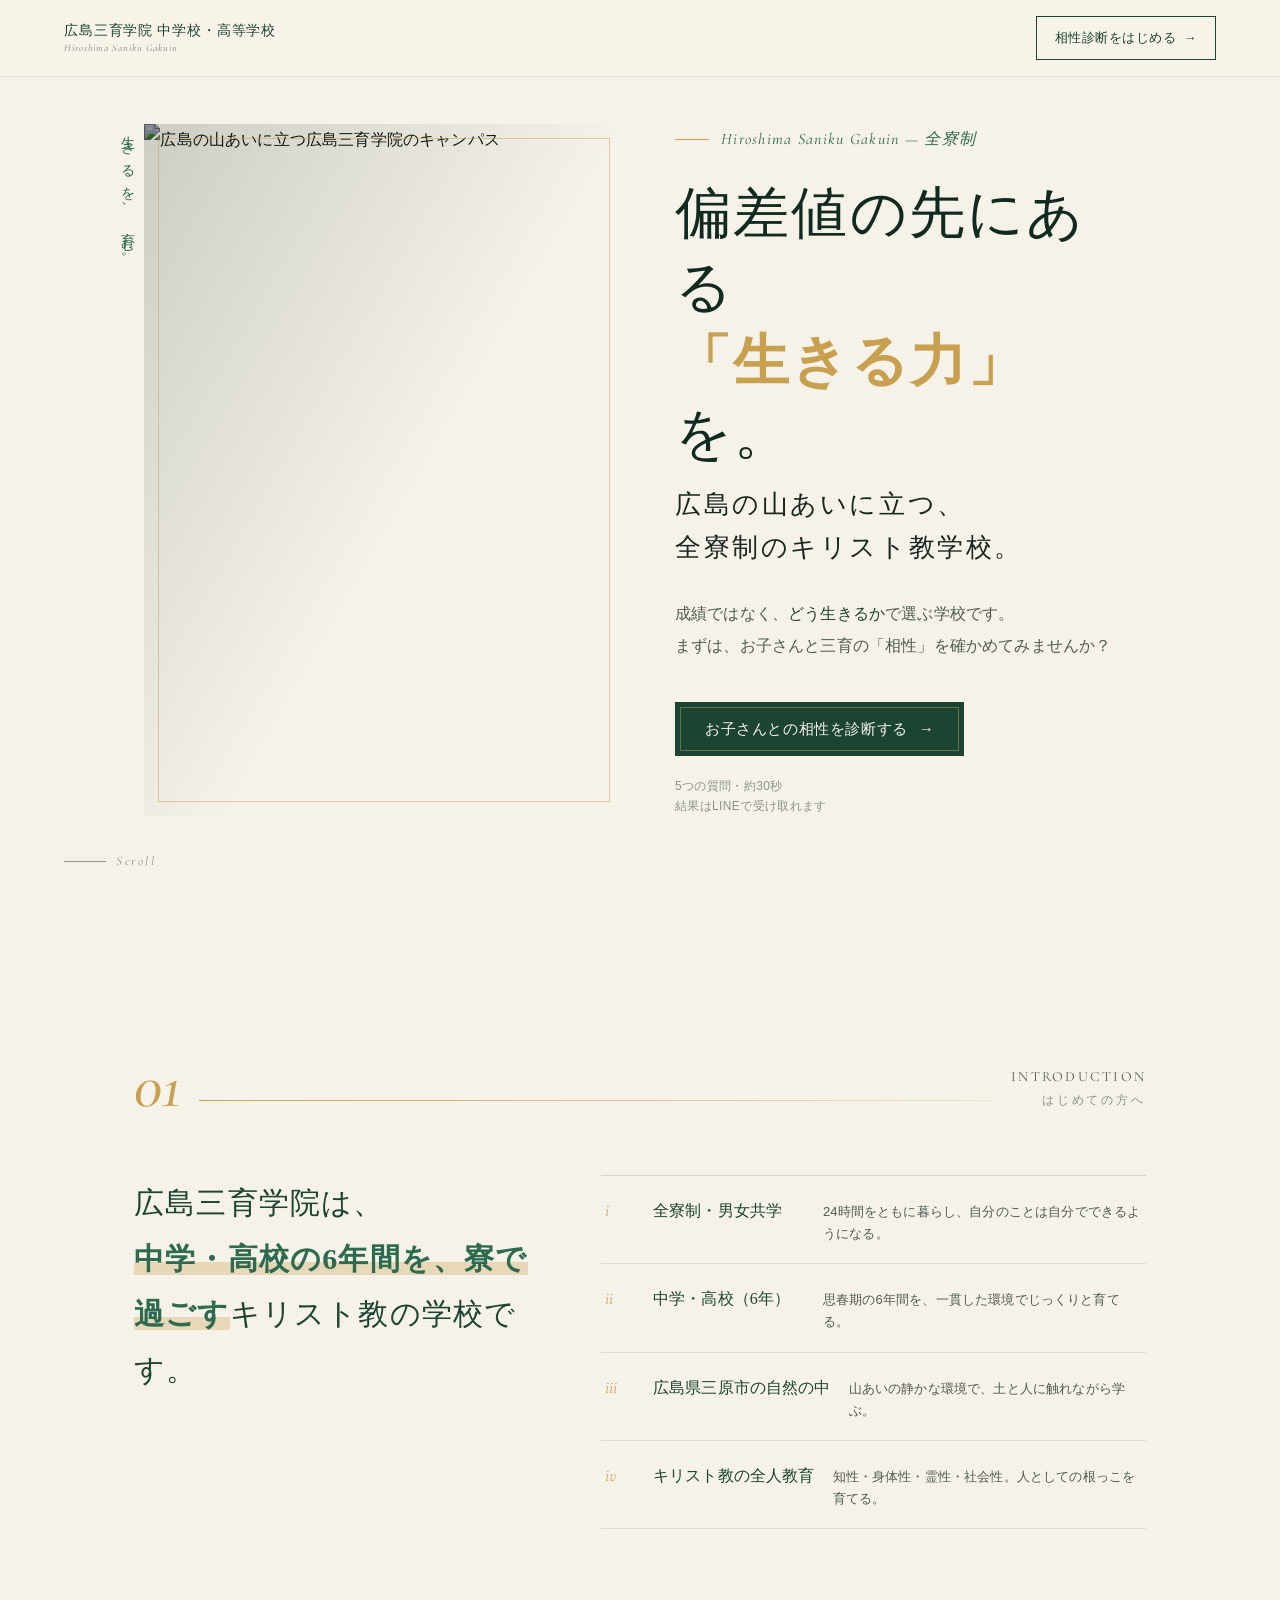
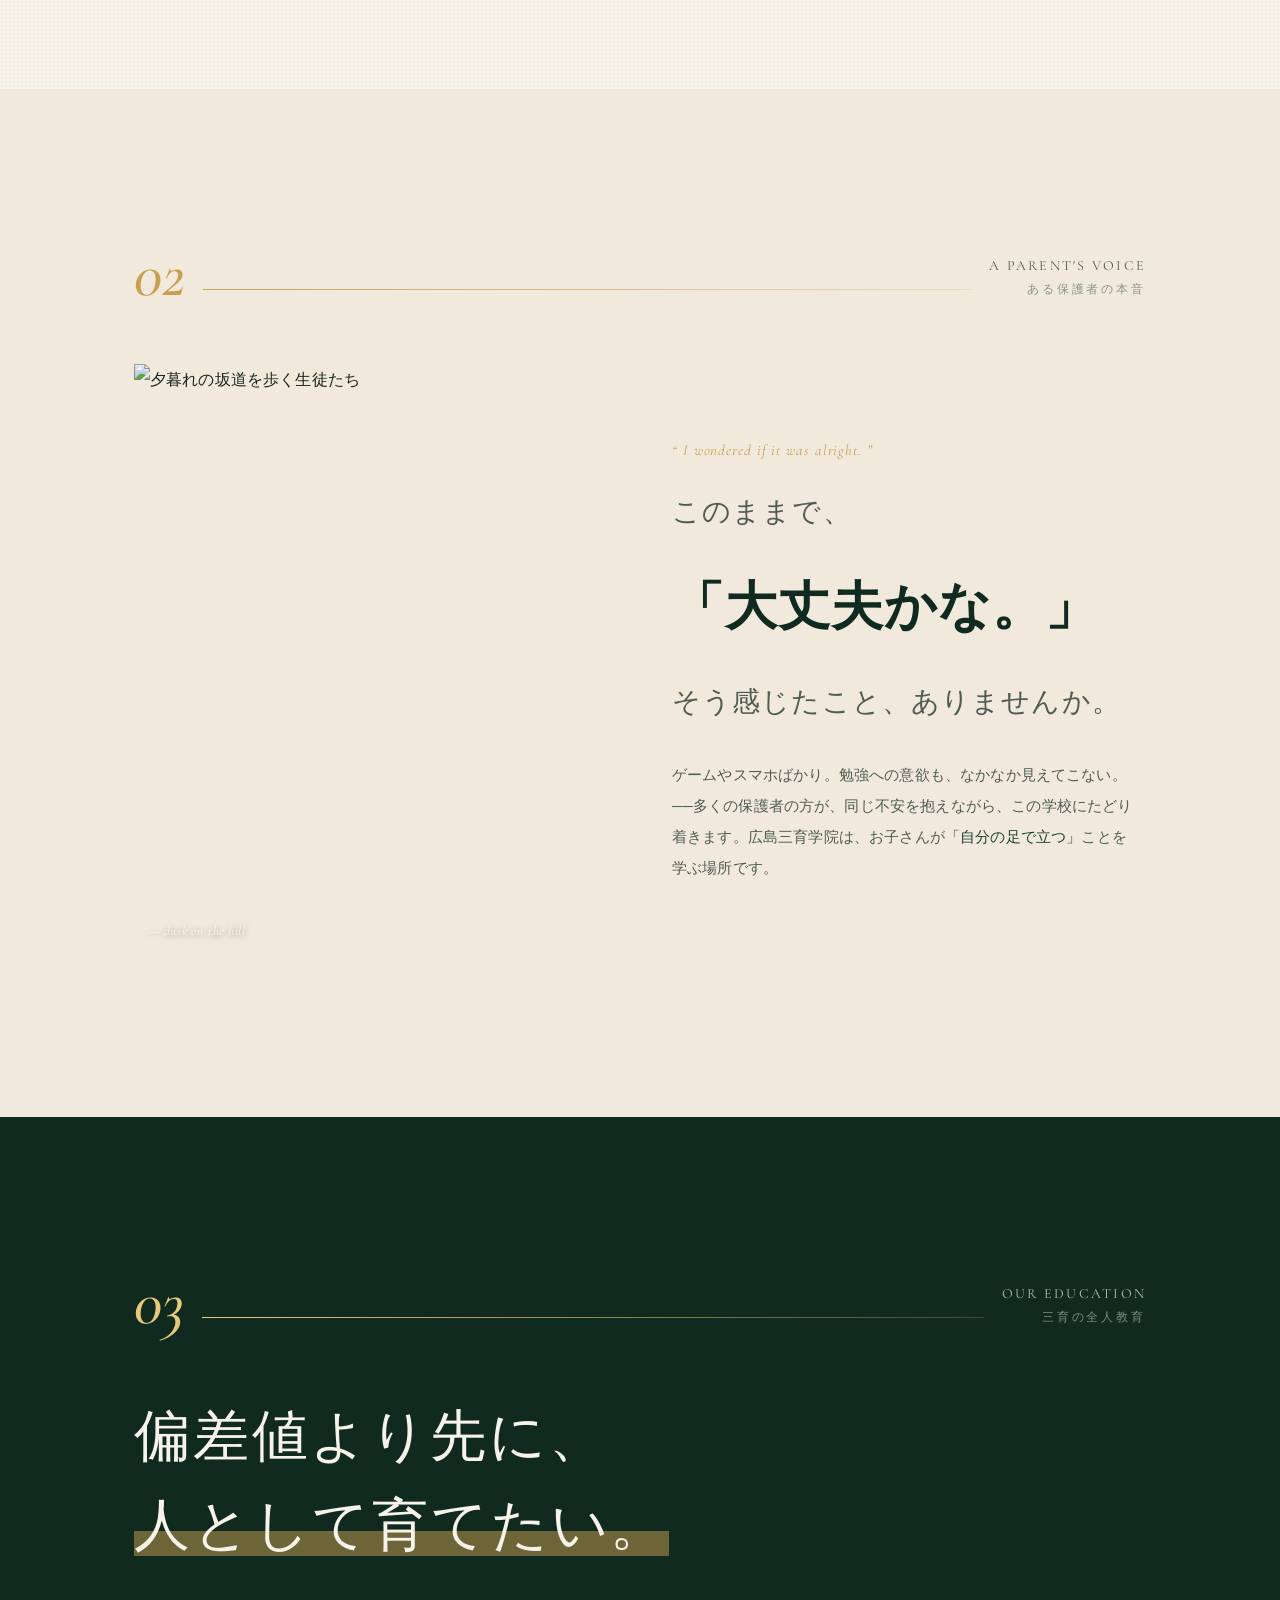
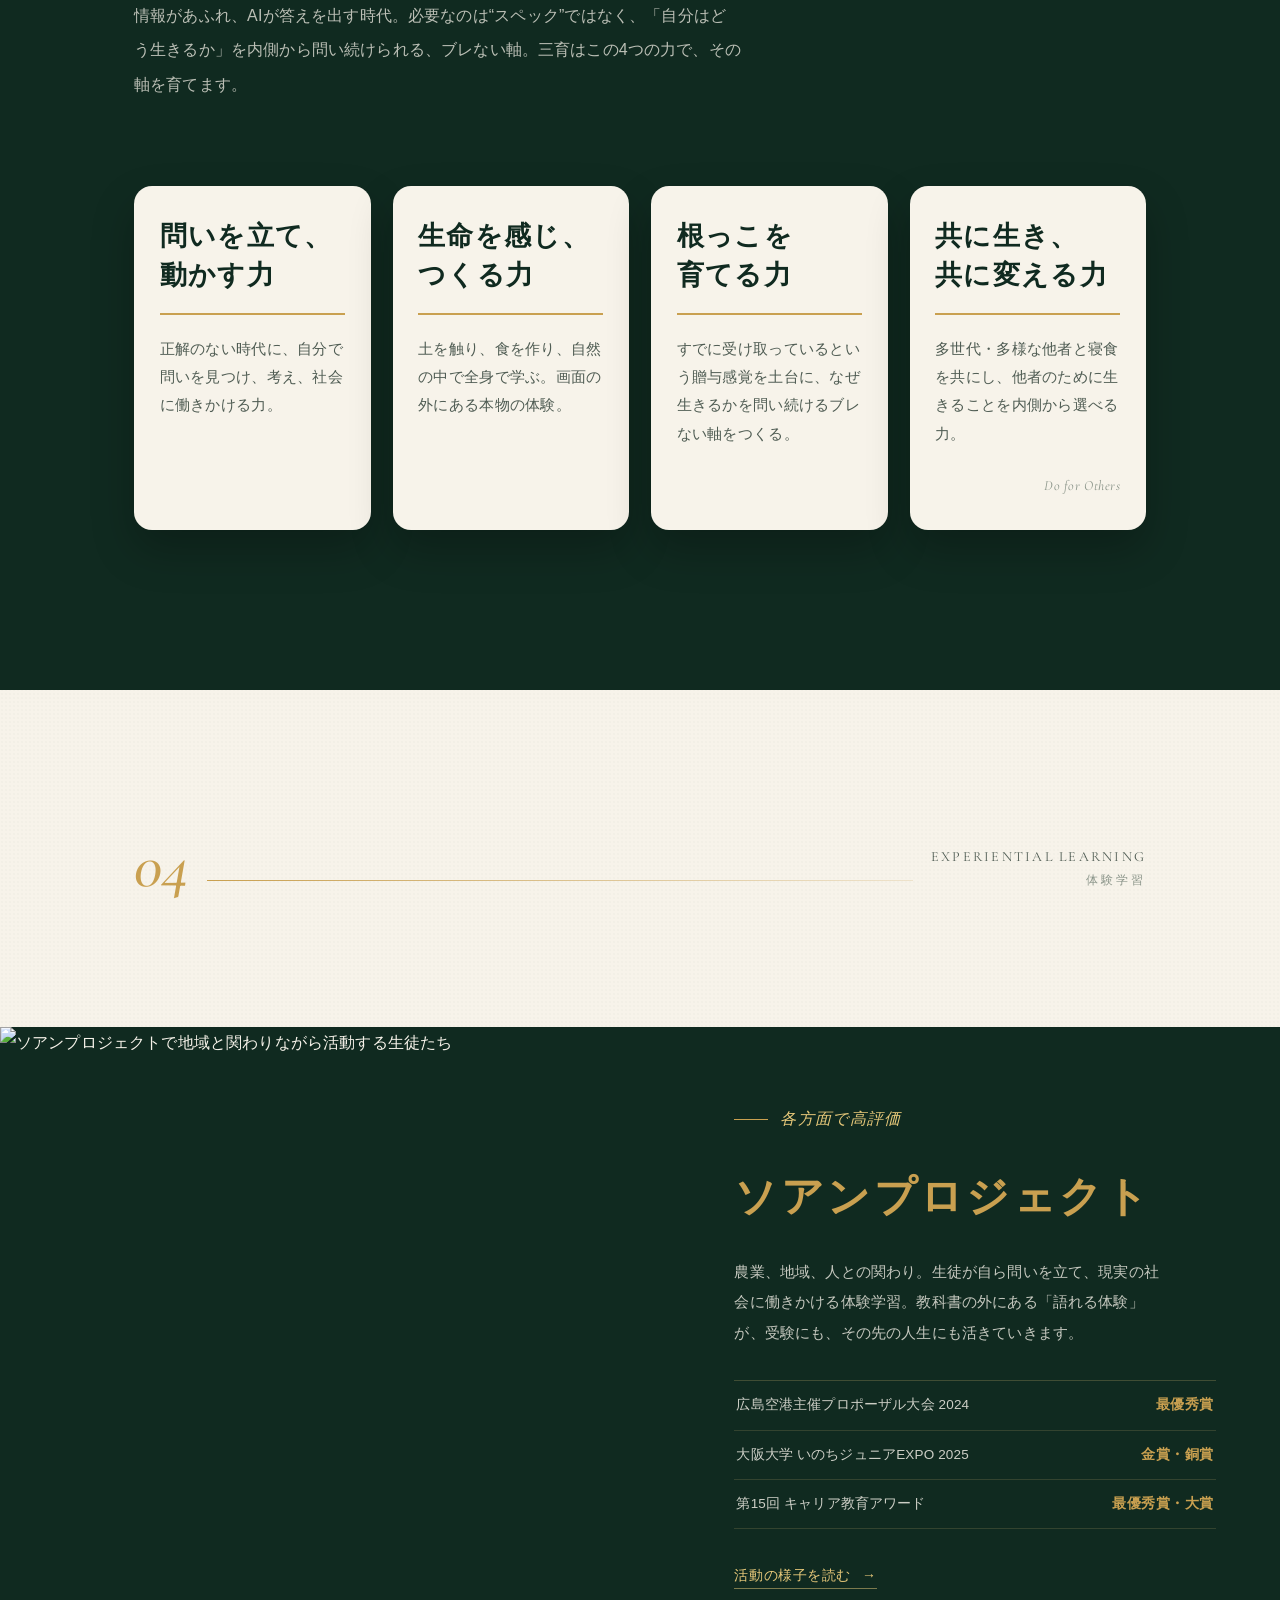
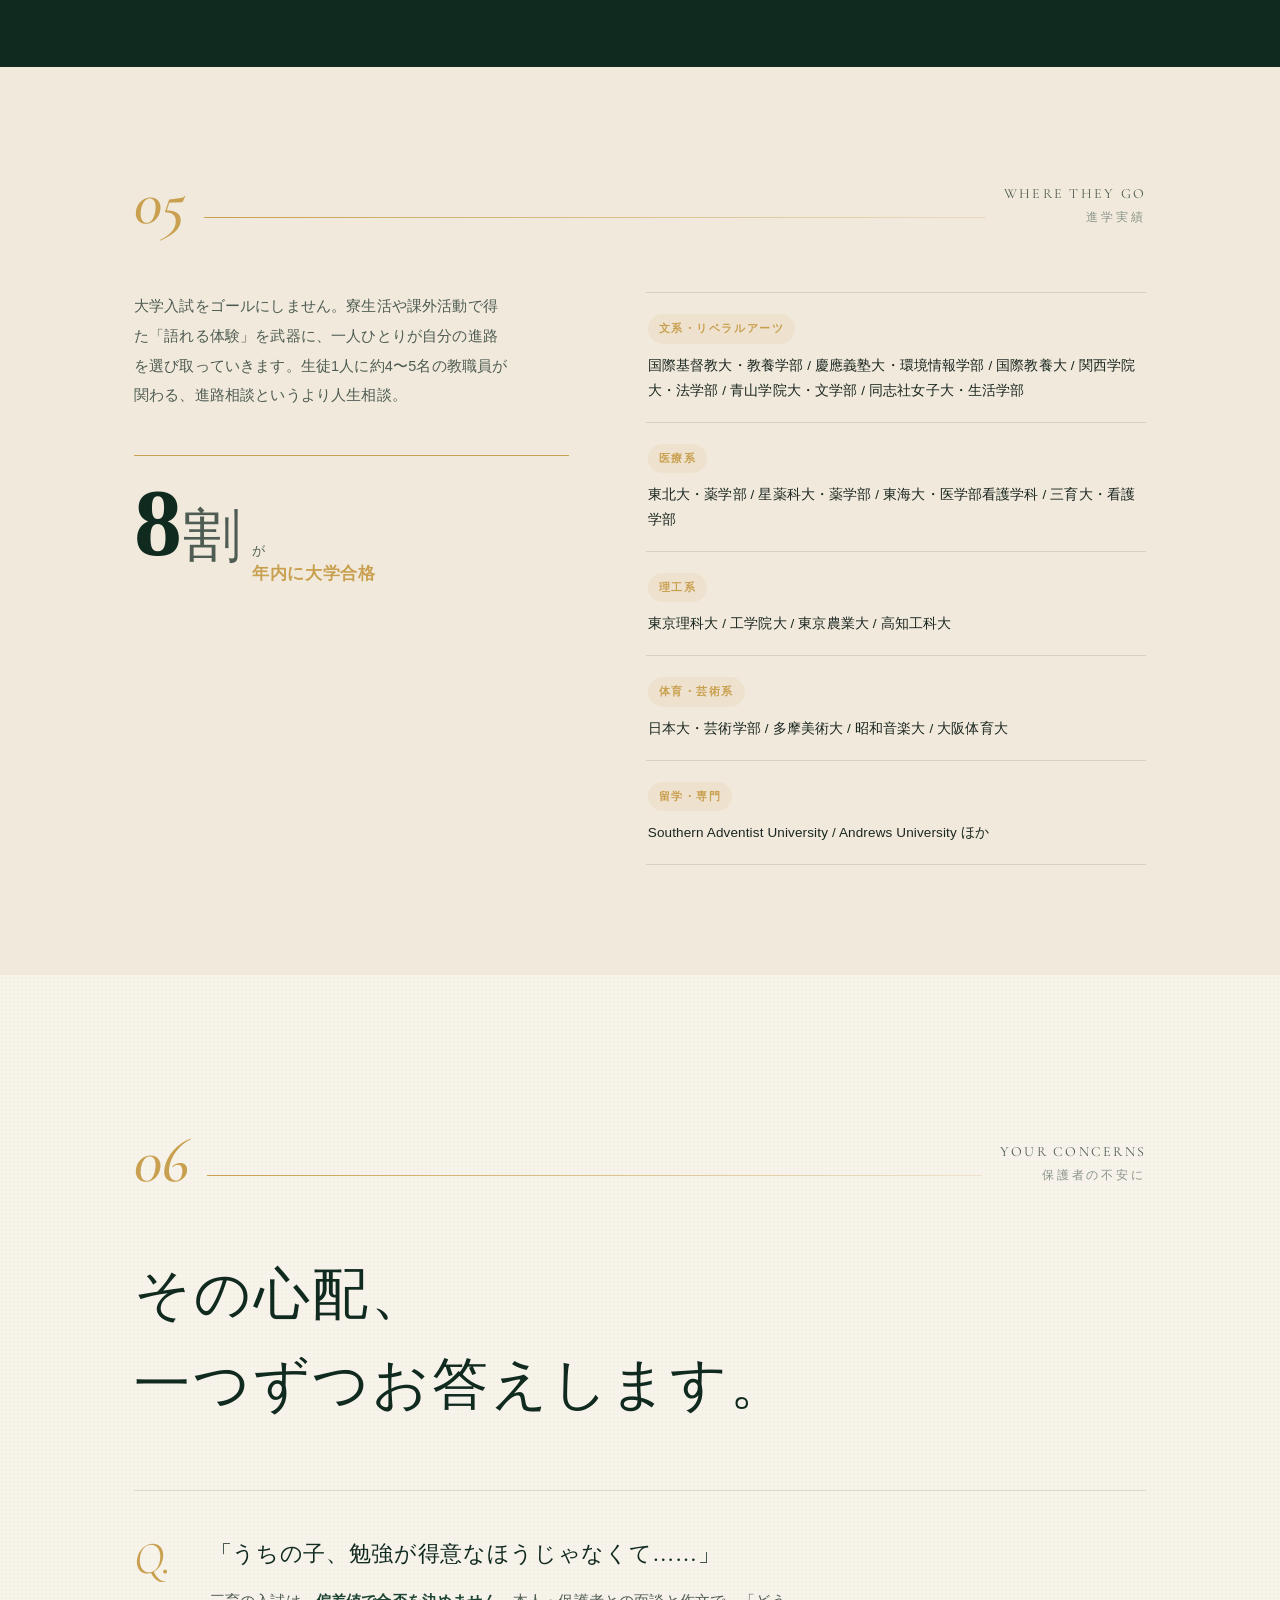
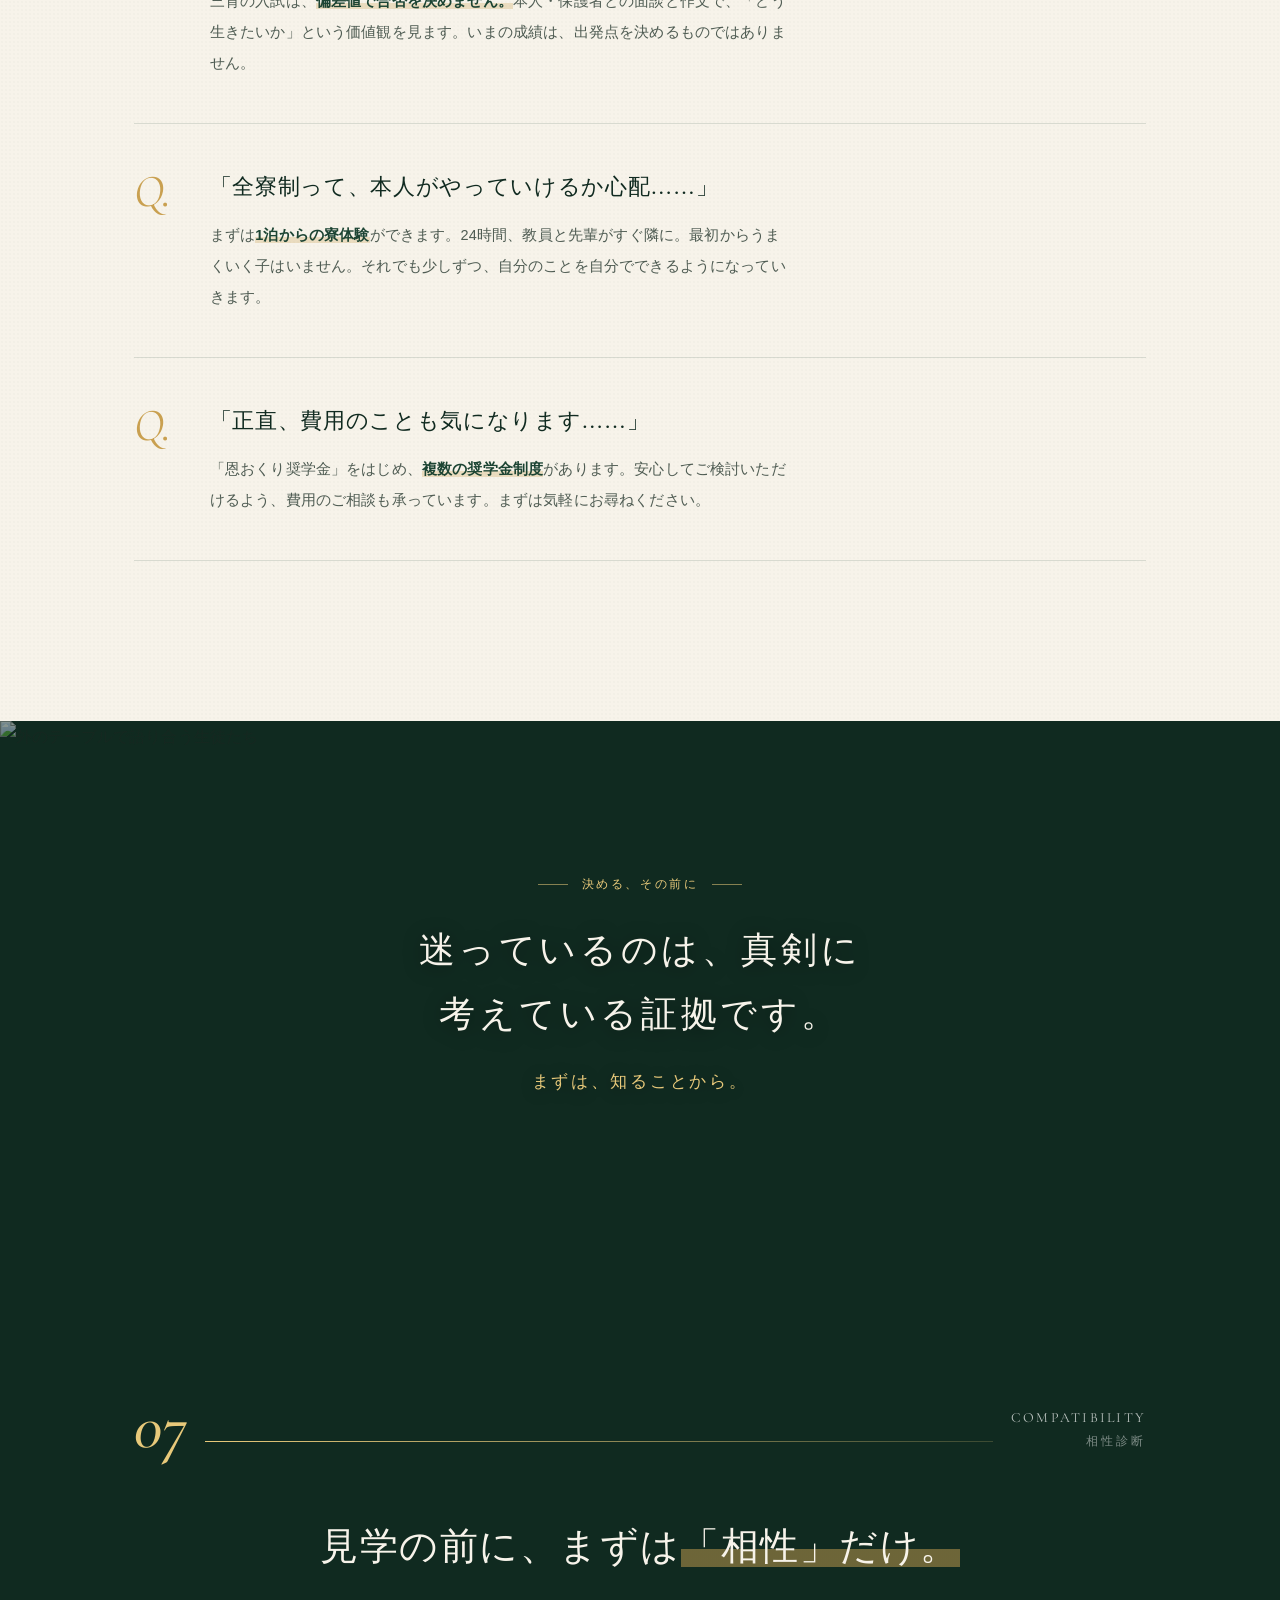
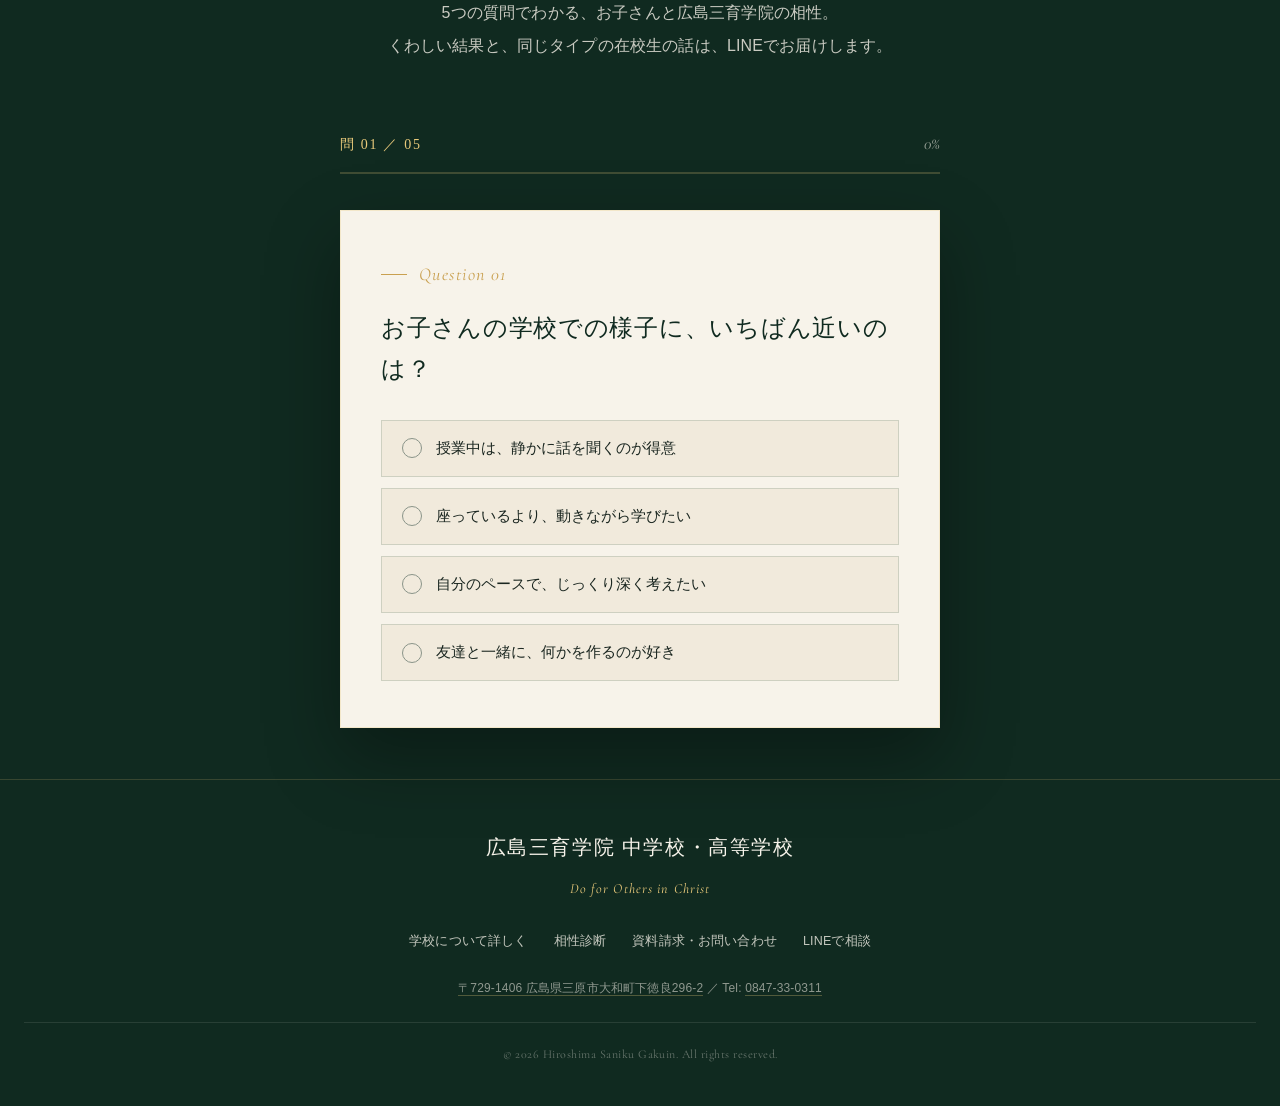
==== index.html @ 81820341 "Add files via upload" ====
<!DOCTYPE html>
<html lang="ja">
<head>
<meta charset="UTF-8" />
<meta name="viewport" content="width=device-width, initial-scale=1.0" />
<title>偏差値の先にある「生きる力」を。｜広島三育学院 中学校・高等学校［全寮制］</title>
<meta name="description" content="広島の山あいに立つ全寮制・男女共学のキリスト教学校。成績ではなく「生き方」で選ぶ全人教育。お子さんと三育の相性を、30秒の診断でお確かめください。" />
<meta name="robots" content="index,follow" />
<meta property="og:title" content="偏差値の先にある「生きる力」を。｜広島三育学院 中学校・高等学校" />
<meta property="og:description" content="成績ではなく、生き方で選ぶ。全寮制で「どう生きるか」を問い続ける全人教育。まずは30秒の相性診断から。" />
<meta property="og:type" content="website" />
<link rel="preconnect" href="https://fonts.googleapis.com" />
<link rel="preconnect" href="https://fonts.gstatic.com" crossorigin />
<link href="https://fonts.googleapis.com/css2?family=Zen+Old+Mincho:wght@400;500;600;700;900&family=Zen+Kaku+Gothic+New:wght@300;400;500;700&family=Cormorant+Garamond:ital,wght@0,400;0,500;0,600;1,400;1,500&display=swap" rel="stylesheet" />
<style>
  /* ============================================================
     広島三育学院 — Editorial Landing (quiet premium / mincho)
     Concept: a literary prospectus. Numbered chapters, editorial
     grid, oversized mincho, gold as a single precise accent.
     ============================================================ */
  :root{
    /* palette — brand, used boldly */
    --green-deep:#102A20;
    --green-dark:#1C4433;
    --green-mid:#2D6A4F;
    --gold:#C9A050;
    --gold-soft:#D9B978;
    --gold-light:#E8C97A;
    --paper:#F7F3EA;       /* dominant paper */
    --paper-2:#F1EADC;     /* secondary paper */
    --ink:#1A2620;         /* body ink on paper */
    --ink-soft:#4F5C53;    /* muted ink */
    --ink-faint:#8A9489;
    --cream:#F4EFE3;
    --line-green:#06C755;
    --line-green-dark:#05A847;

    /* type */
    --mincho:'Zen Old Mincho',serif;
    --gothic:'Zen Kaku Gothic New',sans-serif;
    --latin:'Cormorant Garamond',Georgia,serif;

    --ease:cubic-bezier(.2,.7,.2,1);
    --col:1140px;
  }
  *,*::before,*::after{box-sizing:border-box;margin:0;padding:0}
  html{scroll-behavior:smooth;-webkit-text-size-adjust:100%;overflow-x:hidden;width:100%}
  body{
    font-family:var(--gothic);font-weight:400;
    background:var(--paper);color:var(--ink);
    line-height:1.95;letter-spacing:.01em;
    -webkit-font-smoothing:antialiased;overflow-x:hidden;
    /* subtle paper grain */
    background-image:radial-gradient(rgba(28,68,51,.018) 1px,transparent 1px);
    background-size:4px 4px;
  }
  img{display:block;max-width:100%}
  ::selection{background:rgba(201,160,80,.3)}
  .min{font-family:var(--mincho)}

  /* ===== ACCESS ===== */
  .skip{position:fixed;top:-60px;left:16px;z-index:1000;background:var(--green-dark);color:#fff;padding:10px 18px;font-size:13px;text-decoration:none;transition:top .2s}
  .skip:focus{top:0}
  a:focus-visible,button:focus-visible{outline:2px solid var(--gold);outline-offset:4px}

  /* ===== GRID SHELL ===== */
  .col{max-width:var(--col);margin:0 auto;padding:0 clamp(22px,5vw,64px)}
  .bleed{width:100vw;margin-left:calc(50% - 50vw);margin-right:calc(50% - 50vw)}

  /* ===== EDITORIAL CHAPTER MARKER ===== */
  .chap{display:flex;align-items:flex-end;gap:18px;margin-bottom:clamp(36px,5vw,64px)}
  .chap__no{font-family:var(--latin);font-size:clamp(40px,6vw,64px);line-height:.8;color:var(--gold);font-weight:500;font-style:italic}
  .chap__rule{flex:1;height:1px;background:linear-gradient(90deg,var(--gold),rgba(201,160,80,.2));margin-bottom:10px}
  .chap__label{text-align:right;line-height:1.5;flex:none}
  .chap__label .en{font-family:var(--latin);font-size:14px;letter-spacing:.16em;color:var(--ink-soft);text-transform:uppercase;display:block}
  .chap__label .jp{font-family:var(--mincho);font-size:12px;letter-spacing:.24em;color:var(--ink-faint)}
  .chap--light .chap__no{color:var(--gold-light)}
  .chap--light .chap__rule{background:linear-gradient(90deg,var(--gold-light),rgba(232,201,122,.2))}
  .chap--light .en{color:rgba(255,255,255,.7)}
  .chap--light .jp{color:rgba(255,255,255,.45)}

  /* ===== NAV ===== */
  .nav{position:fixed;top:0;left:0;right:0;z-index:100;display:flex;align-items:center;justify-content:space-between;
    padding:16px clamp(22px,5vw,64px);background:rgba(247,243,234,.82);backdrop-filter:blur(10px);
    border-bottom:1px solid rgba(28,68,51,.08);transition:transform .4s var(--ease)}
  .nav__logo{font-family:var(--mincho);font-size:14px;color:var(--green-dark);font-weight:500;letter-spacing:.06em;line-height:1.4;text-decoration:none}
  .nav__logo small{display:block;font-family:var(--latin);font-size:10px;font-style:italic;letter-spacing:.1em;color:var(--ink-faint)}
  .nav__cta{display:inline-flex;align-items:center;gap:8px;font-family:var(--gothic);font-size:12.5px;font-weight:500;color:var(--green-dark);text-decoration:none;letter-spacing:.04em;
    border:1px solid var(--green-dark);border-radius:0;padding:9px 18px;transition:.25s var(--ease)}
  .nav__cta:hover{background:var(--green-dark);color:var(--paper)}

  /* ===== HERO (Spread 01) ===== */
  .hero{position:relative;min-height:100svh;display:flex;align-items:center;padding:120px 0 80px;overflow:hidden}
  .hero__grid{display:grid;grid-template-columns:1.02fr .98fr;gap:clamp(24px,4vw,56px);align-items:center;width:100%}
  .hero__copy{position:relative;z-index:3}
  .hero__eyebrow{font-family:var(--latin);font-style:italic;font-size:16px;letter-spacing:.08em;color:var(--green-mid);margin-bottom:22px;display:flex;align-items:center;flex-wrap:wrap;gap:6px 12px}
  .hero__eyebrow::before{content:'';width:34px;height:1px;background:var(--gold)}
  .hero h1{font-family:var(--mincho);font-weight:500;color:var(--green-deep);
    font-size:clamp(33px,4.8vw,56px);line-height:1.32;letter-spacing:.04em;margin-bottom:28px}
  .hero h1 .q{color:var(--gold);font-weight:600}
  .hero h1 .small{display:block;font-size:.46em;font-weight:500;letter-spacing:.1em;color:var(--ink);margin-top:.4em;line-height:1.7}
  .hero__lead{font-size:clamp(13px,1.5vw,16px);color:var(--ink-soft);line-height:2;max-width:none;margin-bottom:40px;font-weight:400;white-space:nowrap}
  .hero__lead .ln{display:block}
  .hero__lead b{color:var(--green-dark);font-weight:500}
  .hero__cta-row{display:flex;flex-wrap:wrap;align-items:center;gap:20px}
  .hero__cap{font-size:12px;color:var(--ink-faint);letter-spacing:.03em;line-height:1.7}

  .hero__media{position:relative;align-self:stretch;min-height:440px;order:-1}
  .hero__media img{position:absolute;inset:0;width:100%;height:100%;object-fit:cover;object-position:75% center;filter:saturate(.94) brightness(.68)}
  .hero__media::after{content:'';position:absolute;inset:0;background:linear-gradient(120deg,rgba(16,42,32,.18),transparent 55%);mix-blend-mode:multiply}
  .hero__mediaframe{position:absolute;inset:0;border:1px solid rgba(201,160,80,.5);pointer-events:none;margin:14px;z-index:2}
  .hero__vert{position:absolute;top:0;left:-30px;writing-mode:vertical-rl;font-family:var(--mincho);font-size:14px;letter-spacing:.5em;color:var(--green-mid);z-index:3;height:max-content}
  .hero__scroll{position:absolute;left:clamp(22px,5vw,64px);bottom:26px;z-index:3;font-family:var(--latin);font-style:italic;font-size:13px;letter-spacing:.2em;color:var(--ink-faint);display:flex;align-items:center;gap:10px}
  .hero__scroll i{width:42px;height:1px;background:var(--ink-faint);transform-origin:left;animation:scl 2s var(--ease) infinite}
  @keyframes scl{0%,100%{transform:scaleX(.4);opacity:.5}50%{transform:scaleX(1);opacity:1}}

  /* ===== BUTTONS ===== */
  .btn{display:inline-flex;align-items:center;gap:11px;font-family:var(--gothic);font-weight:500;text-decoration:none;cursor:pointer;border:none;letter-spacing:.04em;line-height:1.3;transition:.28s var(--ease)}
  .btn .arr{transition:transform .28s var(--ease)}
  .btn:hover .arr{transform:translateX(5px)}
  .btn--fill{background:var(--green-dark);color:var(--paper);padding:17px 30px;font-size:15px;position:relative}
  .btn--fill::after{content:'';position:absolute;inset:5px;border:1px solid rgba(232,201,122,.35);pointer-events:none;transition:inset .28s var(--ease)}
  .btn--fill:hover{background:var(--green-mid)}
  .btn--fill:hover::after{inset:7px}
  .btn--gold{background:var(--gold);color:#33260a;padding:18px 34px;font-size:16px;font-weight:700;box-shadow:0 14px 34px rgba(201,160,80,.34)}
  .btn--gold:hover{background:var(--gold-light);transform:translateY(-2px)}
  .btn--line{background:var(--line-green);color:#fff;padding:16px 28px;font-size:15px;font-weight:700}
  .btn--line:hover{background:var(--line-green-dark)}
  .btn--text{color:var(--green-dark);font-size:14px;padding-bottom:4px;border-bottom:1px solid var(--gold)}
  .btn--text:hover{color:var(--green-mid)}
  .btn--text-light{color:var(--gold-light);font-size:14px;padding-bottom:4px;border-bottom:1px solid rgba(232,201,122,.5)}
  .btn--text-light:hover{color:#fff}

  /* ===== SPREAD base ===== */
  .spread{padding:clamp(86px,13vw,160px) 0}
  .spread--tight{padding:clamp(64px,9vw,110px) 0}
  .spread--green{background:var(--green-deep);color:var(--paper)}
  .spread--paper2{background:var(--paper-2)}

  /* ===== ORIENT (はじめに) ===== */
  .orient__grid{display:grid;grid-template-columns:.85fr 1.15fr;gap:clamp(28px,5vw,72px);align-items:start}
  .orient__big{font-family:var(--mincho);font-size:clamp(22px,3.2vw,30px);font-weight:500;color:var(--green-dark);line-height:1.85;letter-spacing:.04em}
  .orient__big b{color:var(--green-mid);background:linear-gradient(transparent 62%,rgba(201,160,80,.32) 62%)}
  .orient__facts{border-top:1px solid rgba(28,68,51,.16)}
  .fact{display:flex;align-items:baseline;gap:18px;padding:18px 4px;border-bottom:1px solid rgba(28,68,51,.12)}
  .fact__no{font-family:var(--latin);font-style:italic;font-size:17px;color:var(--gold);flex:none;width:30px}
  .fact__t{font-family:var(--mincho);font-size:16px;color:var(--green-dark);font-weight:500;flex:none;min-width:9.5em}
  .fact__d{font-size:13px;color:var(--ink-soft);line-height:1.7}
  @media(max-width:560px){.fact{flex-wrap:wrap;gap:6px 14px}.fact__t{min-width:auto}}

  /* ===== EMPATHY (Spread 02) ===== */
  .empathy{background:var(--paper-2)}
  .empathy__grid{display:grid;grid-template-columns:1fr 1fr;gap:clamp(28px,5vw,72px);align-items:center}
  .empathy__media{position:relative;aspect-ratio:4/5;overflow:hidden}
  .empathy__media img{width:100%;height:100%;object-fit:cover;filter:saturate(.92) brightness(.97)}
  .empathy__media figcaption{position:absolute;left:14px;bottom:12px;font-family:var(--latin);font-style:italic;font-size:13px;letter-spacing:.06em;color:rgba(255,255,255,.85);text-shadow:0 1px 6px rgba(0,0,0,.5)}
  .empathy__voice{font-family:var(--latin);font-style:italic;font-size:15px;color:var(--gold);letter-spacing:.06em;margin-bottom:20px}
  .empathy__q{font-family:var(--mincho);font-weight:400;color:var(--ink-soft);font-size:clamp(20px,3.2vw,28px);line-height:1.95;letter-spacing:.04em}
  .empathy__q b{display:block;font-weight:600;color:var(--green-deep);font-size:clamp(30px,6vw,52px);margin:.3em 0 .35em;letter-spacing:.02em}
  .empathy__body{font-size:14.5px;color:var(--ink-soft);line-height:2.15;margin-top:30px;max-width:32em}
  .empathy__body b{color:var(--green-dark);font-weight:500}

  /* ===== REFRAME + POWERS (Spread 03, bold green) ===== */
  .reframe__head{max-width:760px;margin-bottom:clamp(48px,7vw,84px)}
  .reframe__title{font-family:var(--mincho);font-weight:500;font-size:clamp(28px,5.4vw,56px);line-height:1.6;letter-spacing:.05em;margin-bottom:28px}
  .reframe__title .u{background:linear-gradient(transparent 60%,rgba(201,160,80,.5) 60%)}
  .reframe__lead{color:rgba(247,243,234,.74);font-size:clamp(14px,2.3vw,16px);line-height:2.15;max-width:38em}
  .pgrid{display:grid;grid-template-columns:repeat(4,1fr);gap:clamp(14px,1.8vw,22px)}
  .pcard{background:var(--paper);border-radius:18px;padding:clamp(24px,2.4vw,32px) clamp(20px,2vw,26px);
    box-shadow:0 20px 44px rgba(0,0,0,.24);display:flex;flex-direction:column;transition:.35s var(--ease)}
  .pcard:hover{transform:translateY(-6px);box-shadow:0 30px 56px rgba(0,0,0,.30)}
  .pcard__h{font-family:var(--mincho);font-weight:600;font-size:clamp(20px,2.1vw,27px);color:var(--green-deep);letter-spacing:.05em;line-height:1.45}
  .pcard__rule{height:2px;background:var(--gold);width:100%;margin:clamp(14px,1.5vw,18px) 0 clamp(16px,1.8vw,20px)}
  .pcard__d{font-family:var(--mincho);font-size:clamp(13px,1.35vw,14.5px);color:var(--ink-soft);line-height:1.95;letter-spacing:.02em}
  .pcard__doll{margin-top:auto;padding-top:clamp(18px,2vw,24px);text-align:right;font-family:var(--latin);font-style:italic;font-size:14px;color:var(--ink-faint);letter-spacing:.04em}
  @media(max-width:900px){.pgrid{grid-template-columns:repeat(2,1fr)}}
  @media(max-width:520px){.pgrid{grid-template-columns:1fr}}

  /* ===== SOAN (Spread 04, balanced photo) ===== */
  .soan__grid{display:grid;grid-template-columns:1.1fr 1fr;gap:0;align-items:stretch;background:var(--green-deep);color:var(--paper)}
  .soan__media{position:relative;min-height:380px}
  .soan__media img{position:absolute;inset:0;width:100%;height:100%;object-fit:cover}
  .soan__body{padding:clamp(48px,6vw,84px) clamp(32px,5vw,72px)}
  .soan__title{font-family:var(--mincho);font-size:clamp(26px,3.6vw,42px);font-weight:600;color:var(--gold);letter-spacing:.08em;margin:6px 0 18px}
  .soan__lead{color:rgba(247,243,234,.78);font-size:14.5px;line-height:2.1;margin-bottom:32px;max-width:30em}
  .awards{list-style:none;border-top:1px solid rgba(232,201,122,.22);margin-bottom:30px}
  .award{display:flex;justify-content:space-between;align-items:baseline;gap:16px;padding:14px 2px;border-bottom:1px solid rgba(232,201,122,.16);font-size:13.5px;line-height:1.5}
  .award__name{color:rgba(247,243,234,.82)}
  .award__prize{font-family:var(--mincho);color:var(--gold);font-weight:600;white-space:nowrap;letter-spacing:.04em}
  @media(max-width:860px){.soan__grid{grid-template-columns:1fr}.soan__media{min-height:260px}}

  /* ===== 進学実績 (career) ===== */
  .career__grid{display:grid;grid-template-columns:1fr 1.15fr;gap:clamp(40px,6vw,88px);align-items:start;margin-top:clamp(36px,5vw,56px)}
  .career__lead{font-size:14.5px;color:var(--ink-soft);line-height:2.05;max-width:26em;margin-bottom:clamp(30px,4vw,44px)}
  .career__big{display:flex;align-items:baseline;gap:10px;padding-top:26px;border-top:1px solid var(--gold)}
  .career__big b{font-family:var(--mincho);font-size:clamp(58px,9vw,96px);line-height:.85;color:var(--green-deep);font-weight:600;letter-spacing:.01em}
  .career__big small{font-family:var(--gothic);font-size:13px;font-weight:500;color:var(--ink-soft);line-height:1.5}
  .career__big small em{display:block;font-style:normal;font-family:var(--mincho);font-size:17px;color:var(--gold);font-weight:600;letter-spacing:.04em}
  .career__cat{padding:18px 2px;border-bottom:1px solid rgba(28,68,51,.14)}
  .career__cat:first-child{border-top:1px solid rgba(28,68,51,.14)}
  .career__cat-label{display:inline-block;font-family:var(--gothic);font-size:11px;font-weight:600;letter-spacing:.14em;color:var(--gold);background:rgba(201,160,80,.1);padding:4px 11px;border-radius:40px;margin-bottom:10px}
  .career__schools{font-size:13.5px;color:var(--ink);line-height:1.85;letter-spacing:.01em}
  @media(max-width:760px){.career__grid{grid-template-columns:1fr;gap:clamp(34px,7vw,44px)}.career__lead{max-width:34em}}

  /* ===== OBJECTIONS (editorial Q&A) ===== */
  .obj{display:grid;grid-template-columns:auto 1fr;gap:clamp(18px,3vw,40px);padding:clamp(28px,4vw,44px) 0;border-top:1px solid rgba(28,68,51,.14)}
  .obj:last-child{border-bottom:1px solid rgba(28,68,51,.14)}
  .obj__mark{font-family:var(--latin);font-style:italic;font-size:clamp(30px,4vw,46px);color:var(--gold);line-height:1}
  .obj__q{font-family:var(--mincho);font-size:clamp(17px,2.6vw,22px);font-weight:500;color:var(--green-deep);line-height:1.7;margin-bottom:14px;letter-spacing:.03em}
  .obj__a{font-size:14.5px;color:var(--ink-soft);line-height:2.15;max-width:40em}
  .obj__a b{color:var(--green-dark);font-weight:600;background:linear-gradient(transparent 62%,rgba(201,160,80,.28) 62%)}

  /* ===== TRANSITIONAL FULL-BLEED PHOTO (interlude) ===== */
  .band{position:relative;height:clamp(340px,50vw,520px);overflow:hidden;display:flex;align-items:center;justify-content:center;background:var(--green-deep)}
  .band img{position:absolute;inset:0;width:100%;height:100%;object-fit:cover}
  .band__img[data-r]{opacity:0;transform:scale(1.08);transition:opacity 1.2s var(--ease),transform 1.7s var(--ease)}
  .band__img[data-r].vis{opacity:1;transform:scale(1)}
  .band::after{content:'';position:absolute;inset:0;background:linear-gradient(rgba(16,42,32,.5),rgba(16,42,32,.66))}
  .band__inner{position:relative;z-index:2;text-align:center;padding:0 24px}
  .band__kicker{display:inline-flex;align-items:center;gap:14px;font-family:var(--gothic);font-size:11.5px;font-weight:500;letter-spacing:.22em;color:var(--gold-light);margin-bottom:22px}
  .band__kicker::before,.band__kicker::after{content:'';width:30px;height:1px;background:rgba(232,201,122,.55)}
  .band__line{font-family:var(--mincho);color:var(--paper);font-size:clamp(21px,4vw,36px);font-weight:500;letter-spacing:.1em;text-align:center;line-height:1.8;text-shadow:0 2px 20px rgba(0,0,0,.45)}
  .band__sub{margin-top:18px;font-family:var(--mincho);color:var(--gold-light);font-size:clamp(14px,2.6vw,17px);letter-spacing:.16em;text-shadow:0 2px 16px rgba(0,0,0,.45)}

  /* ===== FINAL CTA ===== */
  .final{background:var(--green-deep);color:var(--paper);text-align:center;position:relative;overflow:hidden}
  .final__inner{position:relative;z-index:2;max-width:660px;margin:0 auto;padding:clamp(86px,12vw,150px) 24px}
  .seal{width:108px;height:108px;margin:0 auto 34px;position:relative;display:grid;place-items:center}
  .seal__ring{position:absolute;inset:0;border-radius:50%;border:1px solid rgba(232,201,122,.4)}
  .seal__ring--rot{inset:-8px;border-style:dashed;animation:spin 26s linear infinite}
  .seal__txt{font-family:var(--mincho);color:var(--gold-light);font-size:12px;letter-spacing:.1em;line-height:1.5;text-align:center}
  .seal__txt b{display:block;font-family:var(--latin);font-style:italic;font-size:34px;font-weight:500;color:#fff;letter-spacing:0}
  @keyframes spin{to{transform:rotate(360deg)}}
  .final__title{font-family:var(--mincho);font-weight:500;font-size:clamp(26px,5.4vw,46px);line-height:1.6;letter-spacing:.05em;margin-bottom:22px}
  .final__title .u{background:linear-gradient(transparent 58%,rgba(201,160,80,.5) 58%)}
  .final__sub{color:rgba(247,243,234,.8);font-size:clamp(14px,2.4vw,16px);line-height:2.1;margin-bottom:42px}
  .final__sub b{color:var(--gold-light);font-weight:500}
  .final__actions{display:flex;flex-direction:column;align-items:center;gap:18px}
  .final__actions .btn--gold{width:100%;max-width:420px;justify-content:center}
  .final__secondary{display:flex;flex-wrap:wrap;justify-content:center;gap:14px 28px;margin-top:4px}
  .final__trust{margin-top:26px;font-size:12px;color:rgba(247,243,234,.6);letter-spacing:.03em;display:inline-flex;align-items:center;gap:7px}
  .final__trust svg{width:14px;height:14px;color:var(--gold-light)}

  /* ===== EMBEDDED QUIZ (chapter 07) ===== */
  #quiz{padding-bottom:clamp(28px,4vw,56px)}
  .quiz__head{text-align:center;max-width:700px;margin:0 auto clamp(40px,6vw,64px)}
  .quiz__head .seal{margin-bottom:30px}
  .quiz__title{font-family:var(--mincho);font-weight:500;font-size:clamp(15px,4.6vw,38px);line-height:1.6;letter-spacing:.04em;white-space:nowrap;margin-bottom:20px}
  .quiz__title .u{background:linear-gradient(transparent 58%,rgba(201,160,80,.5) 58%)}
  .quiz__sub{color:rgba(247,243,234,.8);font-size:clamp(14px,2.4vw,16px);line-height:2.05}
  .quiz__stage{max-width:600px;margin:0 auto}
  .quiz__progress{display:flex;justify-content:space-between;align-items:baseline;margin-bottom:12px}
  .quiz__progress .lab{font-family:var(--mincho);font-size:14px;color:var(--gold-light);letter-spacing:.12em}
  .quiz__progress .pct{font-family:var(--latin);font-style:italic;font-size:17px;color:rgba(247,243,234,.6)}
  .quiz__bar{height:2px;background:rgba(232,201,122,.22);overflow:hidden;margin-bottom:clamp(24px,4vw,36px)}
  .quiz__bar>i{display:block;height:100%;width:0;background:var(--gold);transition:width .6s var(--ease)}
  .quiz__card{background:var(--paper);padding:clamp(30px,4.5vw,46px) clamp(24px,4vw,40px);border:1px solid rgba(232,201,122,.3);box-shadow:0 30px 70px rgba(0,0,0,.32);animation:qfade .5s var(--ease) both}
  @keyframes qfade{from{opacity:0;transform:translateY(18px)}to{opacity:1;transform:none}}
  .quiz__num{font-family:var(--latin);font-style:italic;font-size:18px;color:var(--gold);letter-spacing:.08em;margin-bottom:16px;display:flex;align-items:center;gap:12px}
  .quiz__num::before{content:'';width:26px;height:1px;background:var(--gold)}
  .quiz__question{font-family:var(--mincho);font-size:clamp(18px,3vw,24px);font-weight:500;color:var(--green-deep);line-height:1.7;letter-spacing:.03em;margin-bottom:clamp(22px,3vw,30px)}
  .quiz__answers{display:flex;flex-direction:column;gap:11px}
  .qopt{display:flex;align-items:center;gap:14px;width:100%;text-align:left;background:var(--paper-2);border:1px solid rgba(28,68,51,.16);padding:16px 20px;font-family:var(--gothic);font-size:14.5px;color:var(--ink);line-height:1.6;cursor:pointer;transition:.22s var(--ease);-webkit-tap-highlight-color:transparent}
  .qopt:hover{border-color:var(--gold);background:#fff;transform:translateX(4px)}
  .qopt .tick{flex:none;width:20px;height:20px;border-radius:50%;border:1px solid var(--ink-faint);display:grid;place-items:center;transition:.2s}
  .qopt .tick::after{content:'';width:8px;height:8px;border-radius:50%;background:var(--gold);transform:scale(0);transition:transform .2s}
  .qopt:hover .tick{border-color:var(--gold)}
  .qopt.sel{background:var(--green-dark);border-color:var(--green-dark);color:var(--paper)}
  .qopt.sel .tick{border-color:var(--paper)}
  .qopt.sel .tick::after{background:var(--paper);transform:scale(1)}
  .qopt:disabled{cursor:default}
  .qopt:focus-visible{outline:2px solid var(--gold);outline-offset:3px}

  .quiz__result{display:none;max-width:600px;margin:0 auto;text-align:center;scroll-margin-top:90px;animation:qpop .55s var(--ease) both}
  .quiz__result.show{display:block}
  @keyframes qpop{from{opacity:0;transform:scale(.96)}to{opacity:1;transform:none}}
  .quiz__ricon{width:84px;height:84px;margin:0 auto 22px;border-radius:50%;display:grid;place-items:center;border:1px solid rgba(232,201,122,.5);color:var(--gold-light);background:rgba(232,201,122,.06)}
  .quiz__ricon svg{width:40px;height:40px}
  .quiz__rfit{font-family:var(--mincho);font-size:14px;color:var(--gold-light);letter-spacing:.14em;margin-bottom:12px}
  .quiz__rtype{font-family:var(--mincho);font-size:clamp(24px,4.4vw,36px);font-weight:600;color:var(--paper);letter-spacing:.05em;margin-bottom:18px}
  .quiz__rdesc{color:rgba(247,243,234,.82);font-size:14.5px;line-height:2.15;text-align:left;max-width:34em;margin:0 auto clamp(28px,4vw,38px)}
  .quiz__teaser{display:flex;flex-direction:column;gap:8px;align-items:center;border:1px dashed rgba(232,201,122,.5);padding:22px 24px;margin-bottom:clamp(28px,4vw,38px);background:rgba(255,255,255,.04)}
  .quiz__teaser strong{font-family:var(--mincho);color:var(--gold-light);font-size:15px;font-weight:600;letter-spacing:.04em;display:flex;align-items:center;gap:8px}
  .quiz__teaser strong svg{width:16px;height:16px}
  .quiz__teaser span{font-size:13px;color:rgba(247,243,234,.72);line-height:1.85}
  .quiz__ractions{display:flex;flex-direction:column;align-items:center;gap:18px}
  .quiz__ractions .btn--gold{width:100%;max-width:420px;justify-content:center}
  .quiz__keyhint{font-size:12.5px;color:rgba(247,243,234,.72);line-height:1.75;max-width:420px;margin:-6px auto 0}
  .quiz__keyhint b{color:var(--gold-light);font-weight:600;letter-spacing:.04em}
  .quiz__restart{background:none;border:none;color:rgba(247,243,234,.6);font-family:var(--gothic);font-size:13px;cursor:pointer;text-decoration:underline;text-underline-offset:3px;padding:6px}
  .quiz__restart:hover{color:var(--gold-light)}

  /* curiosity-gap: blurred locked preview */
  .quiz__locked{position:relative;max-width:34em;margin:0 auto clamp(20px,3vw,28px);padding:20px 22px;border:1px solid rgba(232,201,122,.28);background:rgba(255,255,255,.035);overflow:hidden}
  .quiz__locked-quote{font-family:var(--mincho);color:var(--paper);font-size:15px;line-height:1.95;text-align:center;letter-spacing:.04em;filter:blur(5px);opacity:.85;user-select:none;pointer-events:none;margin:0}
  .quiz__locked-badge{position:absolute;left:50%;top:50%;transform:translate(-50%,-50%);display:inline-flex;align-items:center;gap:7px;background:var(--gold);color:#33260a;font-family:var(--gothic);font-size:12px;font-weight:700;letter-spacing:.06em;padding:8px 16px;border-radius:40px;white-space:nowrap;box-shadow:0 6px 18px rgba(0,0,0,.3)}
  .quiz__locked-badge svg{width:13px;height:13px}
  /* unlock checklist */
  .quiz__teaser .quiz__unlocks{list-style:none;text-align:left;display:flex;flex-direction:column;gap:10px;margin-top:6px;width:100%;max-width:30em}
  .quiz__unlocks li{position:relative;padding-left:26px;font-size:13px;color:rgba(247,243,234,.84);line-height:1.75}
  .quiz__unlocks li b{color:var(--gold-light);font-weight:600}
  .quiz__unlocks li::before{content:'';position:absolute;left:3px;top:.5em;width:11px;height:6px;border-left:1.6px solid var(--gold-light);border-bottom:1.6px solid var(--gold-light);transform:rotate(-45deg)}
  @media(prefers-reduced-motion:reduce){.quiz__card,.quiz__result{animation:none!important}}

  /* ===== FOOTER ===== */
  .footer{background:var(--green-deep);color:var(--paper);border-top:1px solid rgba(232,201,122,.18);text-align:center;padding:clamp(32px,5vw,48px) 24px 40px}
  .footer__logo{font-family:var(--mincho);font-size:20px;font-weight:500;letter-spacing:.08em;margin-bottom:8px}
  .footer__tag{font-family:var(--latin);font-style:italic;font-size:14px;color:var(--gold-light);letter-spacing:.08em;margin-bottom:26px}
  .footer__links{display:flex;flex-wrap:wrap;justify-content:center;gap:10px 26px;margin-bottom:24px;font-size:12.5px}
  .footer__links a{color:rgba(247,243,234,.78);text-decoration:none;transition:color .2s}
  .footer__links a:hover{color:var(--gold-light)}
  .footer__addr{font-size:12px;color:rgba(247,243,234,.55);line-height:1.9;margin-bottom:22px}
  .footer__addr a{color:inherit;text-decoration:none;border-bottom:1px solid rgba(232,201,122,.3);transition:color .2s,border-color .2s}
  .footer__addr a:hover{color:var(--gold-light);border-color:var(--gold-light)}
  .footer__copy{font-family:var(--latin);font-size:12px;color:rgba(247,243,234,.38);border-top:1px solid rgba(247,243,234,.1);padding-top:20px;letter-spacing:.04em}

  /* ===== STICKY MOBILE CTA ===== */
  .mcta{position:fixed;left:0;right:0;bottom:0;z-index:95;display:none;gap:10px;padding:10px 12px calc(10px + env(safe-area-inset-bottom));background:var(--green-deep);border-top:1px solid rgba(232,201,122,.22);box-shadow:0 -6px 22px rgba(0,0,0,.28)}
  .mcta a{flex:1;display:flex;align-items:center;justify-content:center;gap:8px;height:48px;border-radius:40px;font-size:14px;font-weight:700;text-decoration:none;letter-spacing:.03em;line-height:1}
  .mcta .mc-quiz{background:var(--gold);color:#33260a;flex:1.35}
  .mcta .mc-line{background:var(--line-green);color:#fff}
  .mcta svg{width:18px;height:18px;flex:none}

  /* ===== REVEAL ===== */
  [data-r]{opacity:0;transform:translateY(26px);transition:opacity .9s var(--ease),transform .9s var(--ease)}
  [data-r="l"]{transform:translateX(-30px)}
  [data-r="r"]{transform:translateX(30px)}
  [data-r].vis{opacity:1;transform:none}
  [data-stagger]>*{opacity:0;transform:translateY(22px);transition:opacity .8s var(--ease),transform .8s var(--ease)}
  [data-stagger].vis>*{opacity:1;transform:none}
  [data-stagger].vis>*:nth-child(2){transition-delay:.1s}
  [data-stagger].vis>*:nth-child(3){transition-delay:.2s}
  [data-stagger].vis>*:nth-child(4){transition-delay:.3s}
  [data-stagger].vis>*:nth-child(5){transition-delay:.4s}
  .d1{transition-delay:.12s}.d2{transition-delay:.24s}.d3{transition-delay:.36s}

  /* ===== RESPONSIVE ===== */
  @media(max-width:880px){
    .orient__grid,.empathy__grid{grid-template-columns:1fr;gap:40px}
    .empathy__media{aspect-ratio:16/10}
    /* mobile hero = full-bleed photo + overlaid text */
    .hero{padding:0;min-height:100svh;align-items:flex-end}
    .hero__grid{grid-template-columns:1fr;gap:0}
    .hero__media{position:absolute;inset:0;min-height:0;margin:0;z-index:0}
    .hero__media[data-r="l"]{transform:none}
    .hero__media img{object-position:75% center}
    .hero__media::after{background:linear-gradient(to bottom,rgba(16,42,32,.22) 0%,rgba(16,42,32,.06) 28%,rgba(16,42,32,.58) 70%,rgba(16,42,32,.9) 100%);mix-blend-mode:normal}
    .hero__mediaframe,.hero__vert{display:none}
    .hero__copy{position:relative;z-index:2;padding:0 0 calc(78px + env(safe-area-inset-bottom))}
    .hero__eyebrow{color:var(--gold-light)}
    .hero h1{color:#fff;text-shadow:0 2px 22px rgba(0,0,0,.5)}
    .hero h1 .q{color:var(--gold-light)}
    .hero h1 .small{color:rgba(255,255,255,.92)}
    .hero__lead{color:rgba(255,255,255,.92);text-shadow:0 1px 12px rgba(0,0,0,.5);white-space:normal;font-size:clamp(14px,3.6vw,16px);max-width:34em}
    .hero__lead b{color:#fff}
    .hero__cap{color:rgba(255,255,255,.8)}
  }
  @media(max-width:880px){
    .mcta{display:flex}
    .footer{padding-bottom:calc(80px + env(safe-area-inset-bottom))}
    .hero__scroll{display:none}
    .nav__cta{display:none}
  }
  @media(prefers-reduced-motion:reduce){
    *{animation-duration:.001ms!important;animation-iteration-count:1!important;transition-duration:.001ms!important;scroll-behavior:auto!important}
    [data-r],[data-stagger]>*{opacity:1!important;transform:none!important}
  }
</style>
<noscript><style>[data-r],[data-stagger]>*{opacity:1!important;transform:none!important}</style></noscript>
</head>
<body>
<a class="skip" href="#main">本文へスキップ</a>

<!-- ===== NAV ===== -->
<nav class="nav" id="nav">
  <a class="nav__logo" href="https://www.saniku.ac.jp/hiroshima/request/" target="_blank" rel="noopener">広島三育学院 中学校・高等学校<small>Hiroshima Saniku Gakuin</small></a>
  <a class="nav__cta" href="#quiz">相性診断をはじめる <span aria-hidden="true">→</span></a>
</nav>

<!-- ===== 01 — HERO ===== -->
<header class="hero" id="main">
  <div class="col">
    <div class="hero__grid">
      <div class="hero__copy" data-r>
        <span class="hero__eyebrow">Hiroshima Saniku Gakuin — 全寮制</span>
        <h1 class="min">偏差値の先にある<br><span class="q">「生きる力」</span>を。
          <span class="small">広島の山あいに立つ、<br>全寮制のキリスト教学校。</span>
        </h1>
        <p class="hero__lead"><span class="ln">成績ではなく、<b>どう生きるか</b>で選ぶ学校です。</span><span class="ln">まずは、お子さんと三育の「相性」を確かめてみませんか？</span></p>
        <div class="hero__cta-row">
          <a class="btn btn--fill" href="#quiz">お子さんとの相性を診断する <span class="arr" aria-hidden="true">→</span></a>
          <span class="hero__cap">5つの質問・約30秒<br>結果はLINEで受け取れます</span>
        </div>
      </div>

      <figure class="hero__media" data-r="l" style="transition-delay:.15s">
        <img src="images/hero%20copy.jpg" alt="広島の山あいに立つ広島三育学院のキャンパス" />
        <span class="hero__mediaframe" aria-hidden="true"></span>
        <span class="hero__vert min" aria-hidden="true">生きるを、育む。</span>
      </figure>
    </div>
  </div>
  <span class="hero__scroll" aria-hidden="true"><i></i>Scroll</span>
</header>

<!-- ===== 02 — ORIENT (はじめに) ===== -->
<section class="spread" id="about">
  <div class="col">
    <div class="chap" data-r>
      <span class="chap__no">01</span><span class="chap__rule"></span>
      <span class="chap__label"><span class="en">Introduction</span><span class="jp">はじめての方へ</span></span>
    </div>
    <div class="orient__grid">
      <p class="orient__big min" data-r="l">広島三育学院は、<br><b>中学・高校の6年間を、寮で過ごす</b>キリスト教の学校です。</p>
      <div class="orient__facts" data-r="r">
        <div class="fact"><span class="fact__no">i</span><span class="fact__t min">全寮制・男女共学</span><span class="fact__d">24時間をともに暮らし、自分のことは自分でできるようになる。</span></div>
        <div class="fact"><span class="fact__no">ii</span><span class="fact__t min">中学・高校（6年）</span><span class="fact__d">思春期の6年間を、一貫した環境でじっくりと育てる。</span></div>
        <div class="fact"><span class="fact__no">iii</span><span class="fact__t min">広島県三原市の自然の中</span><span class="fact__d">山あいの静かな環境で、土と人に触れながら学ぶ。</span></div>
        <div class="fact"><span class="fact__no">iv</span><span class="fact__t min">キリスト教の全人教育</span><span class="fact__d">知性・身体性・霊性・社会性。人としての根っこを育てる。</span></div>
      </div>
    </div>
  </div>
</section>

<!-- ===== 02 — EMPATHY ===== -->
<section class="spread empathy">
  <div class="col">
    <div class="chap" data-r>
      <span class="chap__no">02</span><span class="chap__rule"></span>
      <span class="chap__label"><span class="en">A Parent's Voice</span><span class="jp">ある保護者の本音</span></span>
    </div>
    <div class="empathy__grid">
      <figure class="empathy__media" data-r="l">
        <img src="images/img-toi.jpg" alt="夕暮れの坂道を歩く生徒たち" />
        <figcaption>— dusk on the hill</figcaption>
      </figure>
      <div data-r="r">
        <p class="empathy__voice">“ I wondered if it was alright. ”</p>
        <p class="empathy__q min">このままで、<b>「大丈夫かな。」</b>そう感じたこと、ありませんか。</p>
        <p class="empathy__body">ゲームやスマホばかり。勉強への意欲も、なかなか見えてこない。──多くの保護者の方が、同じ不安を抱えながら、この学校にたどり着きます。広島三育学院は、お子さんが<b>「自分の足で立つ」</b>ことを学ぶ場所です。</p>
      </div>
    </div>
  </div>
</section>

<!-- ===== 03 — REFRAME + POWERS (bold green) ===== -->
<section class="spread spread--green">
  <div class="col">
    <div class="chap chap--light" data-r>
      <span class="chap__no">03</span><span class="chap__rule"></span>
      <span class="chap__label"><span class="en">Our Education</span><span class="jp">三育の全人教育</span></span>
    </div>
    <div class="reframe__head">
      <h2 class="reframe__title min" data-r>偏差値より先に、<br><span class="u">人として育てたい。</span></h2>
      <p class="reframe__lead d1" data-r>情報があふれ、AIが答えを出す時代。必要なのは“スペック”ではなく、「自分はどう生きるか」を内側から問い続けられる、ブレない軸。三育はこの4つの力で、その軸を育てます。</p>
    </div>
    <div class="pgrid" data-stagger>
      <div class="pcard">
        <span class="pcard__h min">問いを立て、<br>動かす力</span>
        <span class="pcard__rule"></span>
        <span class="pcard__d">正解のない時代に、自分で問いを見つけ、考え、社会に働きかける力。</span>
      </div>
      <div class="pcard">
        <span class="pcard__h min">生命を感じ、<br>つくる力</span>
        <span class="pcard__rule"></span>
        <span class="pcard__d">土を触り、食を作り、自然の中で全身で学ぶ。画面の外にある本物の体験。</span>
      </div>
      <div class="pcard">
        <span class="pcard__h min">根っこを<br>育てる力</span>
        <span class="pcard__rule"></span>
        <span class="pcard__d">すでに受け取っているという贈与感覚を土台に、なぜ生きるかを問い続けるブレない軸をつくる。</span>
      </div>
      <div class="pcard">
        <span class="pcard__h min">共に生き、<br>共に変える力</span>
        <span class="pcard__rule"></span>
        <span class="pcard__d">多世代・多様な他者と寝食を共にし、他者のために生きることを内側から選べる力。</span>
        <span class="pcard__doll">Do for Others</span>
      </div>
    </div>
  </div>
</section>

<!-- ===== 04 — SOAN ===== -->
<section id="soan">
  <div class="col" style="padding-top:clamp(86px,12vw,150px);padding-bottom:clamp(44px,6vw,72px)">
    <div class="chap" data-r>
      <span class="chap__no">04</span><span class="chap__rule"></span>
      <span class="chap__label"><span class="en">Experiential Learning</span><span class="jp">体験学習</span></span>
    </div>
  </div>
  <div class="soan__grid">
    <figure class="soan__media" data-r="l">
      <img src="images/img-soan.jpg" alt="ソアンプロジェクトで地域と関わりながら活動する生徒たち" />
    </figure>
    <div class="soan__body" data-r="r">
      <span class="hero__eyebrow" style="color:var(--gold-light)">各方面で高評価</span>
      <h3 class="soan__title min">ソアンプロジェクト</h3>
      <p class="soan__lead">農業、地域、人との関わり。生徒が自ら問いを立て、現実の社会に働きかける体験学習。教科書の外にある「語れる体験」が、受験にも、その先の人生にも活きていきます。</p>
      <ul class="awards">
        <li class="award"><span class="award__name">広島空港主催プロポーザル大会 2024</span><span class="award__prize min">最優秀賞</span></li>
        <li class="award"><span class="award__name">大阪大学 いのちジュニアEXPO 2025</span><span class="award__prize min">金賞・銅賞</span></li>
        <li class="award"><span class="award__name">第15回 キャリア教育アワード</span><span class="award__prize min">最優秀賞・大賞</span></li>
      </ul>
      <a class="btn btn--text-light" href="https://hsg-edu.note.jp/m/m5180f2b08236" target="_blank" rel="noopener">活動の様子を読む <span class="arr" aria-hidden="true">→</span></a>
    </div>
  </div>
</section>

<!-- ===== 05 — 進学実績 ===== -->
<section class="spread spread--tight spread--paper2">
  <div class="col">
    <div class="chap" data-r>
      <span class="chap__no">05</span><span class="chap__rule"></span>
      <span class="chap__label"><span class="en">Where They Go</span><span class="jp">進学実績</span></span>
    </div>
    <div class="career__grid">
      <div data-r>
        <p class="career__lead">大学入試をゴールにしません。寮生活や課外活動で得た「語れる体験」を武器に、一人ひとりが自分の進路を選び取っていきます。生徒1人に約4〜5名の教職員が関わる、進路相談というより人生相談。</p>
        <div class="career__big">
          <b class="min">8<small style="font-size:.6em">割</small></b>
          <small>が<br><em>年内に大学合格</em></small>
        </div>
      </div>
      <div data-stagger>
        <div class="career__cat" data-r><span class="career__cat-label">文系・リベラルアーツ</span><p class="career__schools">国際基督教大・教養学部 / 慶應義塾大・環境情報学部 / 国際教養大 / 関西学院大・法学部 / 青山学院大・文学部 / 同志社女子大・生活学部</p></div>
        <div class="career__cat" data-r><span class="career__cat-label">医療系</span><p class="career__schools">東北大・薬学部 / 星薬科大・薬学部 / 東海大・医学部看護学科 / 三育大・看護学部</p></div>
        <div class="career__cat" data-r><span class="career__cat-label">理工系</span><p class="career__schools">東京理科大 / 工学院大 / 東京農業大 / 高知工科大</p></div>
        <div class="career__cat" data-r><span class="career__cat-label">体育・芸術系</span><p class="career__schools">日本大・芸術学部 / 多摩美術大 / 昭和音楽大 / 大阪体育大</p></div>
        <div class="career__cat" data-r><span class="career__cat-label">留学・専門</span><p class="career__schools">Southern Adventist University / Andrews University ほか</p></div>
      </div>
    </div>
  </div>
</section>

<!-- ===== 06 — OBJECTIONS ===== -->
<section class="spread">
  <div class="col">
    <div class="chap" data-r>
      <span class="chap__no">06</span><span class="chap__rule"></span>
      <span class="chap__label"><span class="en">Your Concerns</span><span class="jp">保護者の不安に</span></span>
    </div>
    <h2 class="reframe__title min" style="color:var(--green-deep);max-width:14em;margin-bottom:clamp(36px,5vw,60px)" data-r>その心配、<br>一つずつお答えします。</h2>
    <div data-stagger>
      <div class="obj">
        <span class="obj__mark">Q.</span>
        <div>
          <p class="obj__q min">「うちの子、勉強が得意なほうじゃなくて……」</p>
          <p class="obj__a">三育の入試は、<b>偏差値で合否を決めません。</b>本人・保護者との面談と作文で、「どう生きたいか」という価値観を見ます。いまの成績は、出発点を決めるものではありません。</p>
        </div>
      </div>
      <div class="obj">
        <span class="obj__mark">Q.</span>
        <div>
          <p class="obj__q min">「全寮制って、本人がやっていけるか心配……」</p>
          <p class="obj__a">まずは<b>1泊からの寮体験</b>ができます。24時間、教員と先輩がすぐ隣に。最初からうまくいく子はいません。それでも少しずつ、自分のことを自分でできるようになっていきます。</p>
        </div>
      </div>
      <div class="obj">
        <span class="obj__mark">Q.</span>
        <div>
          <p class="obj__q min">「正直、費用のことも気になります……」</p>
          <p class="obj__a">「恩おくり奨学金」をはじめ、<b>複数の奨学金制度</b>があります。安心してご検討いただけるよう、費用のご相談も承っています。まずは気軽にお尋ねください。</p>
        </div>
      </div>
    </div>
  </div>
</section>

<!-- ===== TRANSITIONAL BAND ===== -->
<section class="band bleed">
  <img class="band__img" src="images/img-closing.jpg" alt="外のテーブルで語り合う生徒たち" data-r />
  <div class="band__inner" data-r="scale">
    <span class="band__kicker">決める、その前に</span>
    <p class="band__line min">迷っているのは、真剣に<br>考えている証拠です。</p>
    <p class="band__sub min">まずは、知ることから。</p>
  </div>
</section>

<!-- ===== 07 — EMBEDDED QUIZ ===== -->
<section class="spread spread--green" id="quiz">
  <div class="col">
    <div class="chap chap--light" data-r>
      <span class="chap__no">07</span><span class="chap__rule"></span>
      <span class="chap__label"><span class="en">Compatibility</span><span class="jp">相性診断</span></span>
    </div>

    <div class="quiz__head" data-r>
      <h2 class="quiz__title min">見学の前に、まずは<span class="u">「相性」だけ。</span></h2>
      <p class="quiz__sub">5つの質問でわかる、お子さんと広島三育学院の相性。<br>くわしい結果と、同じタイプの在校生の話は、LINEでお届けします。</p>
    </div>

    <div class="quiz__stage" id="quizStage" data-r>
      <div class="quiz__progress">
        <span class="lab min" id="qLabel">問 01 ／ 05</span>
        <span class="pct" id="qPct">0%</span>
      </div>
      <div class="quiz__bar"><i id="qFill"></i></div>
      <div class="quiz__card" id="qCard">
        <div class="quiz__num" id="qNum">Question 01</div>
        <div class="quiz__question min" id="qQuestion"></div>
        <div class="quiz__answers" id="qAnswers" role="group" aria-label="回答の選択肢"></div>
      </div>
    </div>

    <div class="quiz__result" id="qResult" role="status" aria-live="polite">
      <div class="quiz__ricon" id="qRicon" aria-hidden="true"></div>
      <div class="quiz__rfit" id="qRfit"></div>
      <div class="quiz__rtype min" id="qRtype"></div>
      <p class="quiz__rdesc" id="qRdesc"></p>

      <div class="quiz__locked" aria-hidden="true">
        <p class="quiz__locked-quote" id="qLocked"></p>
        <span class="quiz__locked-badge">
          <svg viewBox="0 0 24 24" fill="none" stroke="currentColor" stroke-width="2" stroke-linecap="round" stroke-linejoin="round"><rect x="3" y="11" width="18" height="11" rx="2"/><path d="M7 11V7a5 5 0 0 1 10 0v4"/></svg>
          続きはLINEで
        </span>
      </div>

      <div class="quiz__teaser">
        <strong>
          <svg viewBox="0 0 24 24" fill="none" stroke="currentColor" stroke-width="2" stroke-linecap="round" stroke-linejoin="round" aria-hidden="true"><path d="M7 11V7a5 5 0 0 1 9.9-1"/><rect x="3" y="11" width="18" height="11" rx="2"/></svg>
          LINEで受け取れる、4つのこと
        </strong>
        <ul class="quiz__unlocks">
          <li id="qUnlock1">この子が、三育で<b>どう変わったか</b>（同じタイプの在校生の実話）</li>
          <li>お子さんに合った、見学・体験の<b>“入口”</b></li>
          <li>寮での一日と、気になる<b>費用・奨学金</b>のこと</li>
          <li>気になることは、スタッフが<b>直接お答え</b>します</li>
        </ul>
      </div>

      <div class="quiz__ractions">
        <a class="btn btn--gold" id="qLine" href="https://lin.ee/8pkHzdh" target="_blank" rel="noopener">
          <svg width="22" height="22" viewBox="0 0 24 24" xmlns="http://www.w3.org/2000/svg" aria-hidden="true"><rect width="24" height="24" rx="5.5" fill="#06C755"/><path fill="#fff" fill-rule="evenodd" transform="translate(4.3 4.1) scale(.645)" d="M19.365 9.863c.349 0 .63.285.63.631 0 .345-.281.63-.63.63H17.61v1.125h1.755c.349 0 .63.283.63.63 0 .344-.281.629-.63.629h-2.386c-.345 0-.627-.285-.627-.629V8.108c0-.345.282-.63.63-.63h2.386c.346 0 .627.285.627.63 0 .349-.281.63-.63.63H17.61v1.125h1.755zm-3.855 3.016c0 .27-.174.51-.432.596-.064.021-.133.031-.199.031-.211 0-.391-.09-.51-.25l-2.443-3.317v2.94c0 .344-.279.629-.631.629-.346 0-.626-.285-.626-.629V8.108c0-.27.173-.51.43-.595.06-.023.136-.033.194-.033.195 0 .375.104.495.254l2.462 3.33V8.108c0-.345.282-.63.63-.63.345 0 .63.285.63.63v4.771zm-5.741 0c0 .344-.282.629-.631.629-.345 0-.627-.285-.627-.629V8.108c0-.345.282-.63.63-.63.346 0 .628.285.628.63v4.771zm-2.466.629H4.917c-.345 0-.63-.285-.63-.629V8.108c0-.345.285-.63.63-.63.348 0 .63.285.63.63v4.141h1.756c.348 0 .629.283.629.63 0 .344-.282.629-.629.629M24 10.314C24 4.943 18.615.572 12 .572S0 4.943 0 10.314c0 4.811 4.27 8.842 10.035 9.608.391.082.923.258 1.058.59.12.301.079.766.038 1.08l-.164 1.02c-.045.301-.24 1.186 1.049.645 1.291-.539 6.916-4.078 9.436-6.975C23.176 14.393 24 12.458 24 10.314"/></svg>
          続きと在校生の話を、LINEで受け取る
        </a>
        <p class="quiz__keyhint" id="qKeyHint"></p>
        <div class="final__secondary">
          <a class="btn btn--text-light" href="https://www.saniku.ac.jp/hiroshima/news/001722.php" target="_blank" rel="noopener">見学・説明会の日程を見る</a>
          <button class="quiz__restart" type="button" id="qRestart">もう一度診断する</button>
        </div>
        <span class="final__trust">
          <svg viewBox="0 0 24 24" fill="none" stroke="currentColor" stroke-width="2" stroke-linecap="round" stroke-linejoin="round"><rect x="3" y="11" width="18" height="11" rx="2"/><path d="M7 11V7a5 5 0 0 1 10 0v4"/></svg>
          登録は無料。しつこい連絡はしません。
        </span>
      </div>
    </div>
  </div>
</section>

<!-- ===== FOOTER ===== -->
<footer class="footer">
  <p class="footer__logo min">広島三育学院 中学校・高等学校</p>
  <p class="footer__tag">Do for Others in Christ</p>
  <div class="footer__links">
    <a href="https://www.saniku.ac.jp/hiroshima/request/" target="_blank" rel="noopener">学校について詳しく</a>
    <a href="#quiz">相性診断</a>
    <a href="https://www.saniku.ac.jp/hiroshima/request/" target="_blank" rel="noopener">資料請求・お問い合わせ</a>
    <a href="https://lin.ee/8pkHzdh" target="_blank" rel="noopener">LINEで相談</a>
  </div>
  <p class="footer__addr"><a href="https://www.google.com/maps/search/?api=1&amp;query=%E5%BA%83%E5%B3%B6%E4%B8%89%E8%82%B2%E5%AD%A6%E9%99%A2%20%E5%BA%83%E5%B3%B6%E7%9C%8C%E4%B8%89%E5%8E%9F%E5%B8%82%E5%A4%A7%E5%92%8C%E7%94%BA%E4%B8%8B%E5%BE%B3%E8%89%AF296-2" target="_blank" rel="noopener">〒729-1406 広島県三原市大和町下徳良296-2</a> ／ Tel: <a href="tel:0847330311">0847-33-0311</a></p>
  <p class="footer__copy">© 2026 Hiroshima Saniku Gakuin. All rights reserved.</p>
</footer>

<!-- ===== STICKY MOBILE CTA ===== -->
<div class="mcta" aria-label="相性診断・LINE相談">
  <a class="mc-quiz" href="#quiz">30秒で相性診断 →</a>
  <a class="mc-line" href="https://lin.ee/8pkHzdh" target="_blank" rel="noopener">
    <svg viewBox="0 0 24 24" xmlns="http://www.w3.org/2000/svg" aria-hidden="true"><rect width="24" height="24" rx="5.5" fill="#fff"/><path fill="#06C755" fill-rule="evenodd" transform="translate(4.3 4.1) scale(.645)" d="M19.365 9.863c.349 0 .63.285.63.631 0 .345-.281.63-.63.63H17.61v1.125h1.755c.349 0 .63.283.63.63 0 .344-.281.629-.63.629h-2.386c-.345 0-.627-.285-.627-.629V8.108c0-.345.282-.63.63-.63h2.386c.346 0 .627.285.627.63 0 .349-.281.63-.63.63H17.61v1.125h1.755zm-3.855 3.016c0 .27-.174.51-.432.596-.064.021-.133.031-.199.031-.211 0-.391-.09-.51-.25l-2.443-3.317v2.94c0 .344-.279.629-.631.629-.346 0-.626-.285-.626-.629V8.108c0-.27.173-.51.43-.595.06-.023.136-.033.194-.033.195 0 .375.104.495.254l2.462 3.33V8.108c0-.345.282-.63.63-.63.345 0 .63.285.63.63v4.771zm-5.741 0c0 .344-.282.629-.631.629-.345 0-.627-.285-.627-.629V8.108c0-.345.282-.63.63-.63.346 0 .628.285.628.63v4.771zm-2.466.629H4.917c-.345 0-.63-.285-.63-.629V8.108c0-.345.285-.63.63-.63.348 0 .63.285.63.63v4.141h1.756c.348 0 .629.283.629.63 0 .344-.282.629-.629.629M24 10.314C24 4.943 18.615.572 12 .572S0 4.943 0 10.314c0 4.811 4.27 8.842 10.035 9.608.391.082.923.258 1.058.59.12.301.079.766.038 1.08l-.164 1.02c-.045.301-.24 1.186 1.049.645 1.291-.539 6.916-4.078 9.436-6.975C23.176 14.393 24 12.458 24 10.314"/></svg>
    LINE相談
  </a>
</div>

<script>
  // ===== Scroll reveal =====
  (function(){
    var els=document.querySelectorAll('[data-r],[data-stagger]');
    if(!('IntersectionObserver' in window)){els.forEach(function(e){e.classList.add('vis')});return;}
    var io=new IntersectionObserver(function(en){
      en.forEach(function(x){if(x.isIntersecting){x.target.classList.add('vis');io.unobserve(x.target);}});
    },{threshold:.14,rootMargin:'0px 0px -50px 0px'});
    els.forEach(function(e){io.observe(e);});
    document.querySelectorAll('.hero [data-r]').forEach(function(e){setTimeout(function(){e.classList.add('vis');},160);});
  })();
  // ===== Nav hide on scroll-down =====
  (function(){
    var nav=document.getElementById('nav'),last=0;
    addEventListener('scroll',function(){
      var y=scrollY;
      nav.style.transform=(y>last&&y>320)?'translateY(-100%)':'translateY(0)';
      last=y;
    },{passive:true});
  })();

  // ===== Embedded diagnosis quiz =====
  (function(){
    "use strict";
    var LINE_URL='https://lin.ee/8pkHzdh';
    var ICONS={
      mountain:'<svg viewBox="0 0 24 24" fill="none" stroke="currentColor" stroke-width="1.5" stroke-linecap="round" stroke-linejoin="round"><path d="m8 3 4 8 5-5 5 15H2L8 3z"/></svg>',
      book:'<svg viewBox="0 0 24 24" fill="none" stroke="currentColor" stroke-width="1.5" stroke-linecap="round" stroke-linejoin="round"><path d="M12 7v14"/><path d="M3 18a1 1 0 0 1-1-1V4a1 1 0 0 1 1-1h5a4 4 0 0 1 4 4 4 4 0 0 1 4-4h5a1 1 0 0 1 1 1v13a1 1 0 0 1-1 1h-6a3 3 0 0 0-3 3 3 3 0 0 0-3-3z"/></svg>',
      users:'<svg viewBox="0 0 24 24" fill="none" stroke="currentColor" stroke-width="1.5" stroke-linecap="round" stroke-linejoin="round"><path d="M16 21v-2a4 4 0 0 0-4-4H6a4 4 0 0 0-4 4v2"/><circle cx="9" cy="7" r="4"/><path d="M22 21v-2a4 4 0 0 0-3-3.87"/><path d="M16 3.13a4 4 0 0 1 0 7.75"/></svg>',
      sprout:'<svg viewBox="0 0 24 24" fill="none" stroke="currentColor" stroke-width="1.5" stroke-linecap="round" stroke-linejoin="round"><path d="M7 20h10"/><path d="M10 20c5.5-2.5.8-6.4 3-10"/><path d="M9.5 9.4c1.1.8 1.8 2.2 2.3 3.7-2 .4-3.5.4-4.8-.3-1.2-.6-2.3-1.9-3-4.2 2.8-.5 4.4 0 5.5.8z"/><path d="M14.1 6a7 7 0 0 0-1.1 4c1.9-.1 3.3-.6 4.3-1.4 1-1 1.6-2.3 1.7-4.6-2.7.1-4 1-4.9 2z"/></svg>'
    };
    var questions=[
      { text:'お子さんの学校での様子に、いちばん近いのは？', answers:[
        { label:'授業中は、静かに話を聞くのが得意', type:'conventional' },
        { label:'座っているより、動きながら学びたい', type:'explorer' },
        { label:'自分のペースで、じっくり深く考えたい', type:'thinker' },
        { label:'友達と一緒に、何かを作るのが好き', type:'collaborator' } ] },
      { text:'お子さんがいちばん生き生きしているのは、どんな時ですか？', answers:[
        { label:'テストで、いい点が取れた時', type:'conventional' },
        { label:'自然の中や、体を動かしている時', type:'explorer' },
        { label:'本を読んだり、一人で考えている時', type:'thinker' },
        { label:'誰かのために、何かをしてあげられた時', type:'collaborator' } ] },
      { text:'いまの学校環境に、感じている物足りなさは？', answers:[
        { label:'とくに不満はない', type:'conventional' },
        { label:'外で体験する機会が、少ない', type:'explorer' },
        { label:'自分のペースで、学べない', type:'thinker' },
        { label:'もっとチームで取り組む場面が、ほしい', type:'collaborator' } ] },
      { text:'保護者として、お子さんにいちばん身につけてほしいことは？', answers:[
        { label:'確かな学力と、進学実績', type:'conventional' },
        { label:'たくましさと、自立心', type:'explorer' },
        { label:'深く考え、自分の意見を持つ力', type:'thinker' },
        { label:'人と協力し、社会に貢献する力', type:'collaborator' } ] },
      { text:'全寮制の暮らしについて、いまの率直な気持ちは？', answers:[
        { label:'正直、少し心配', type:'conventional' },
        { label:'自立できそうで、いいと思う', type:'explorer' },
        { label:'一人の時間も持てるなら、良さそう', type:'thinker' },
        { label:'仲間と暮らすのは、良い経験になりそう', type:'collaborator' } ] }
    ];
    var results={
      explorer:{ icon:ICONS.mountain, fit:'三育との相性 ── 力を発揮しやすい', type:'冒険・行動タイプ', short:'冒険・行動', key:'冒険',
        desc:'お子さんは、教室の外でこそ輝くタイプ。体験から学び、自分の手と足で世界を理解していきます。実は、こういう子ほど、三育に来てから大きく変わります。',
        locked:'入学前は「挑戦することから逃げてばかりだった」という先輩が、いまでは——' },
      thinker:{ icon:ICONS.book, fit:'三育との相性 ── 環境がよく合う', type:'深く考える探究タイプ', short:'深く考える探究', key:'探究',
        desc:'お子さんは、じっくり考え、自分なりの答えを見つけることが得意なタイプ。三育は、正解を覚えるより「問いを立てる力」を育てる場所。その力が、ここでよく育ちます。',
        locked:'「ぼーっとしがちだった」先輩が、三育で“自分から考える”ようになった理由とは——' },
      collaborator:{ icon:ICONS.users, fit:'三育との相性 ── 伸びしろが大きい', type:'人と共に育つ協働タイプ', short:'人と共に育つ協働', key:'協働',
        desc:'お子さんは、誰かのために、誰かとともに動くとき、いきいきとするタイプ。寝食をともにする寮と、地域に関わるソアンプロジェクト。その力が育つ環境が、ここにあります。',
        locked:'「人のために動くのが当たり前になった」と語る先輩の、入学前の意外な姿とは——' },
      conventional:{ icon:ICONS.sprout, fit:'三育との相性 ── まずは知ることから', type:'まだ迷っている、あなたへ', short:'じっくり見極めたい', key:'見極め',
        desc:'いまの環境に大きな不満はない。けれど、もっと良い道があるかもしれない——そんな段階かもしれません。三育は「成績ではなく、生き方で選ぶ学校」です。',
        locked:'「スマホを手放したくない」と泣いた子が、いま、なんと言っているか——' }
    };

    var current=0, scores={explorer:0,thinker:0,collaborator:0,conventional:0};
    var stage=document.getElementById('quizStage');
    if(!stage) return;
    var resultEl=document.getElementById('qResult');
    var fill=document.getElementById('qFill'), label=document.getElementById('qLabel'), pct=document.getElementById('qPct');
    var numEl=document.getElementById('qNum'), qEl=document.getElementById('qQuestion'), ansEl=document.getElementById('qAnswers');
    var card=document.getElementById('qCard');
    var pad=function(n){return n<10?'0'+n:''+n;};

    function render(idx){
      var q=questions[idx], p=Math.round(idx/questions.length*100);
      numEl.textContent='Question '+pad(idx+1);
      qEl.textContent=q.text;
      label.textContent='問 '+pad(idx+1)+' ／ '+pad(questions.length);
      pct.textContent=p+'%';
      fill.style.width=p+'%';
      ansEl.innerHTML='';
      q.answers.forEach(function(a){
        var b=document.createElement('button');
        b.className='qopt'; b.type='button';
        b.innerHTML='<span class="tick" aria-hidden="true"></span><span>'+a.label+'</span>';
        b.addEventListener('click',function(){choose(a.type,b);});
        ansEl.appendChild(b);
      });
    }
    function choose(type,btn){
      ansEl.querySelectorAll('.qopt').forEach(function(x){x.disabled=true;});
      btn.classList.add('sel');
      scores[type]++;
      setTimeout(function(){
        current++;
        if(current<questions.length){
          card.style.animation='none';
          requestAnimationFrame(function(){card.style.animation=''; render(current);});
        } else finish();
      },420);
    }
    function finish(){
      fill.style.width='100%';
      label.textContent='完了';
      pct.textContent='100%';
      var winner=Object.keys(scores).reduce(function(a,b){return scores[b]>scores[a]?b:a;});
      var r=results[winner];
      document.getElementById('qRicon').innerHTML=r.icon;
      document.getElementById('qRfit').textContent=r.fit;
      document.getElementById('qRtype').textContent=r.type;
      document.getElementById('qRdesc').textContent=r.desc;
      document.getElementById('qLocked').textContent=r.locked;
      document.getElementById('qUnlock1').innerHTML='この「'+r.short+'タイプ」の子が、三育で<b>どう変わったか</b>（在校生の実話）';
      document.getElementById('qKeyHint').innerHTML='友だち追加のあと、トーク画面で <b>「'+r.key+'」</b> と送ると、結果の続きが届きます。';
      document.getElementById('qLine').href=LINE_URL;
      stage.style.display='none';
      resultEl.classList.add('show');
      requestAnimationFrame(function(){ resultEl.scrollIntoView({behavior:'smooth',block:'start'}); });
    }
    document.getElementById('qRestart').addEventListener('click',function(){
      current=0; scores={explorer:0,thinker:0,collaborator:0,conventional:0};
      resultEl.classList.remove('show');
      stage.style.display='';
      render(0);
      var sec=document.getElementById('quiz');
      if(sec) sec.scrollIntoView({behavior:'smooth',block:'start'});
    });
    render(0);
  })();
</script>
</body>
</html>
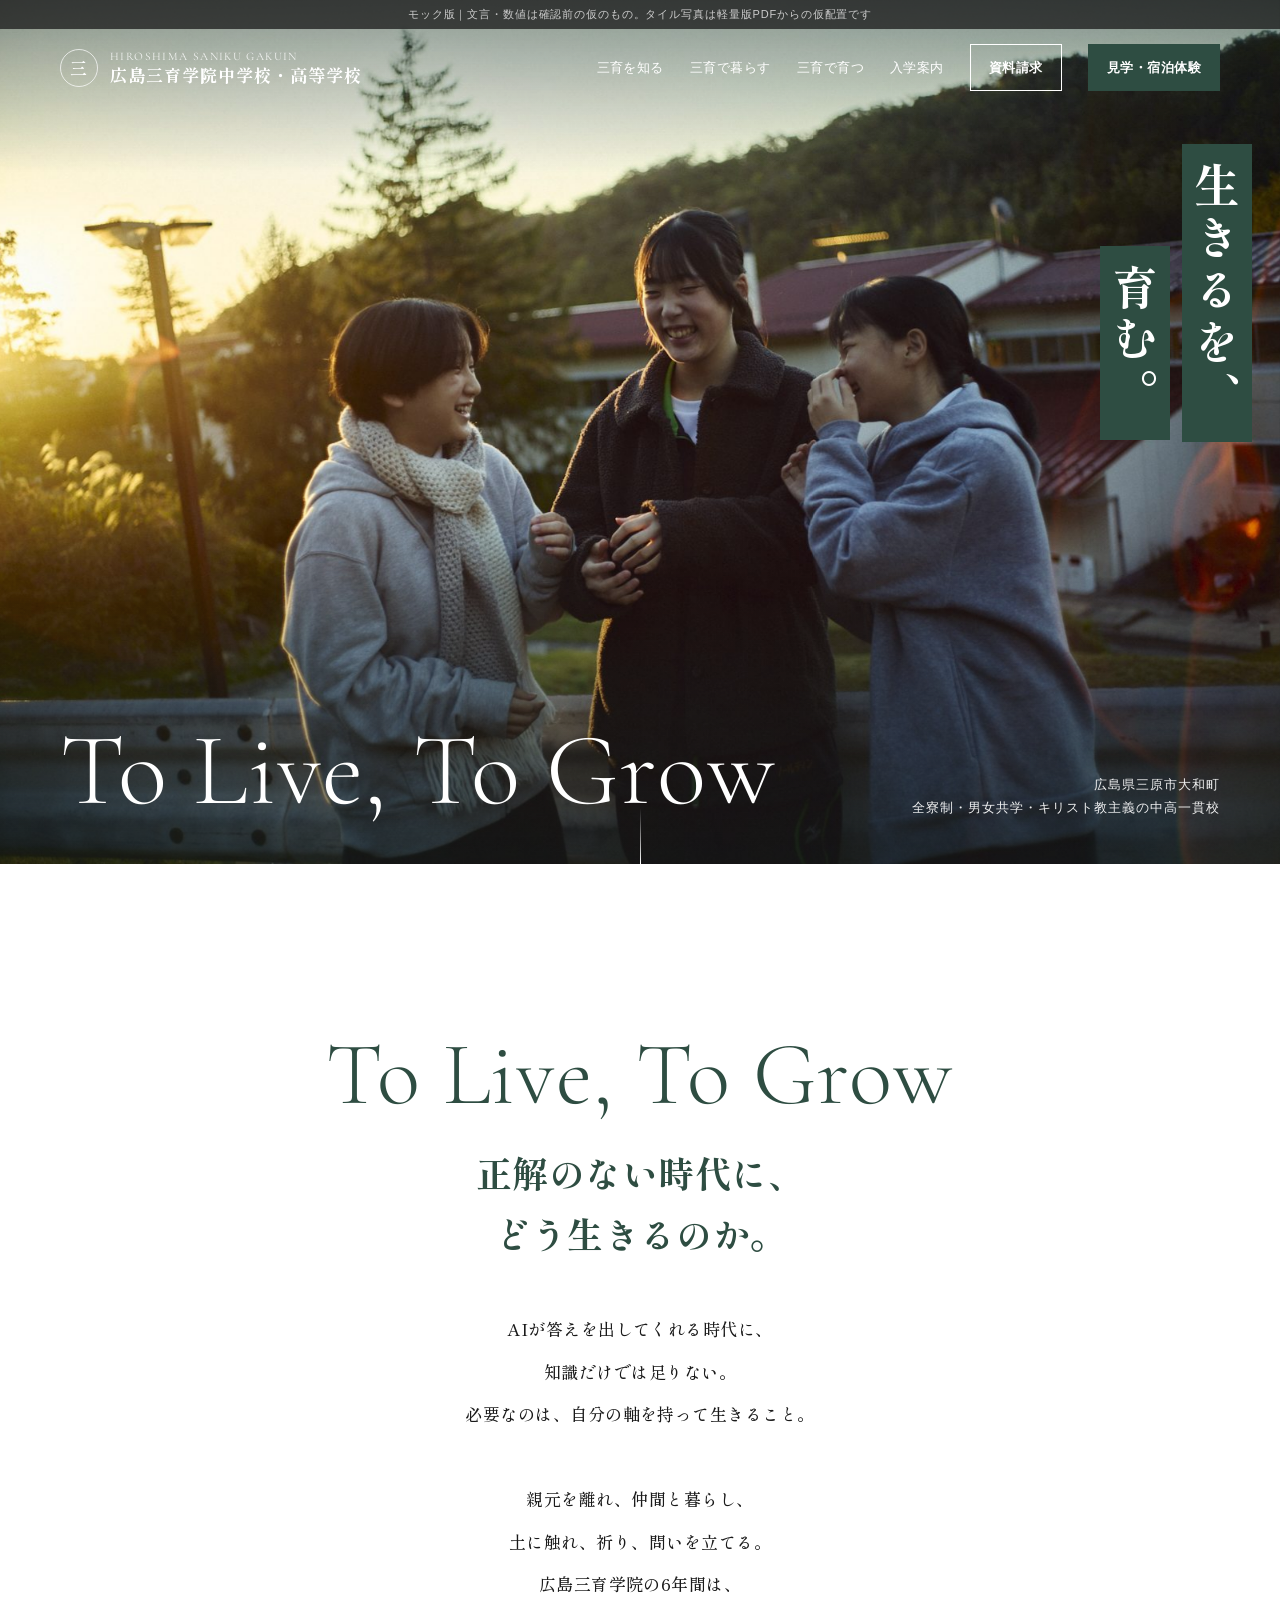
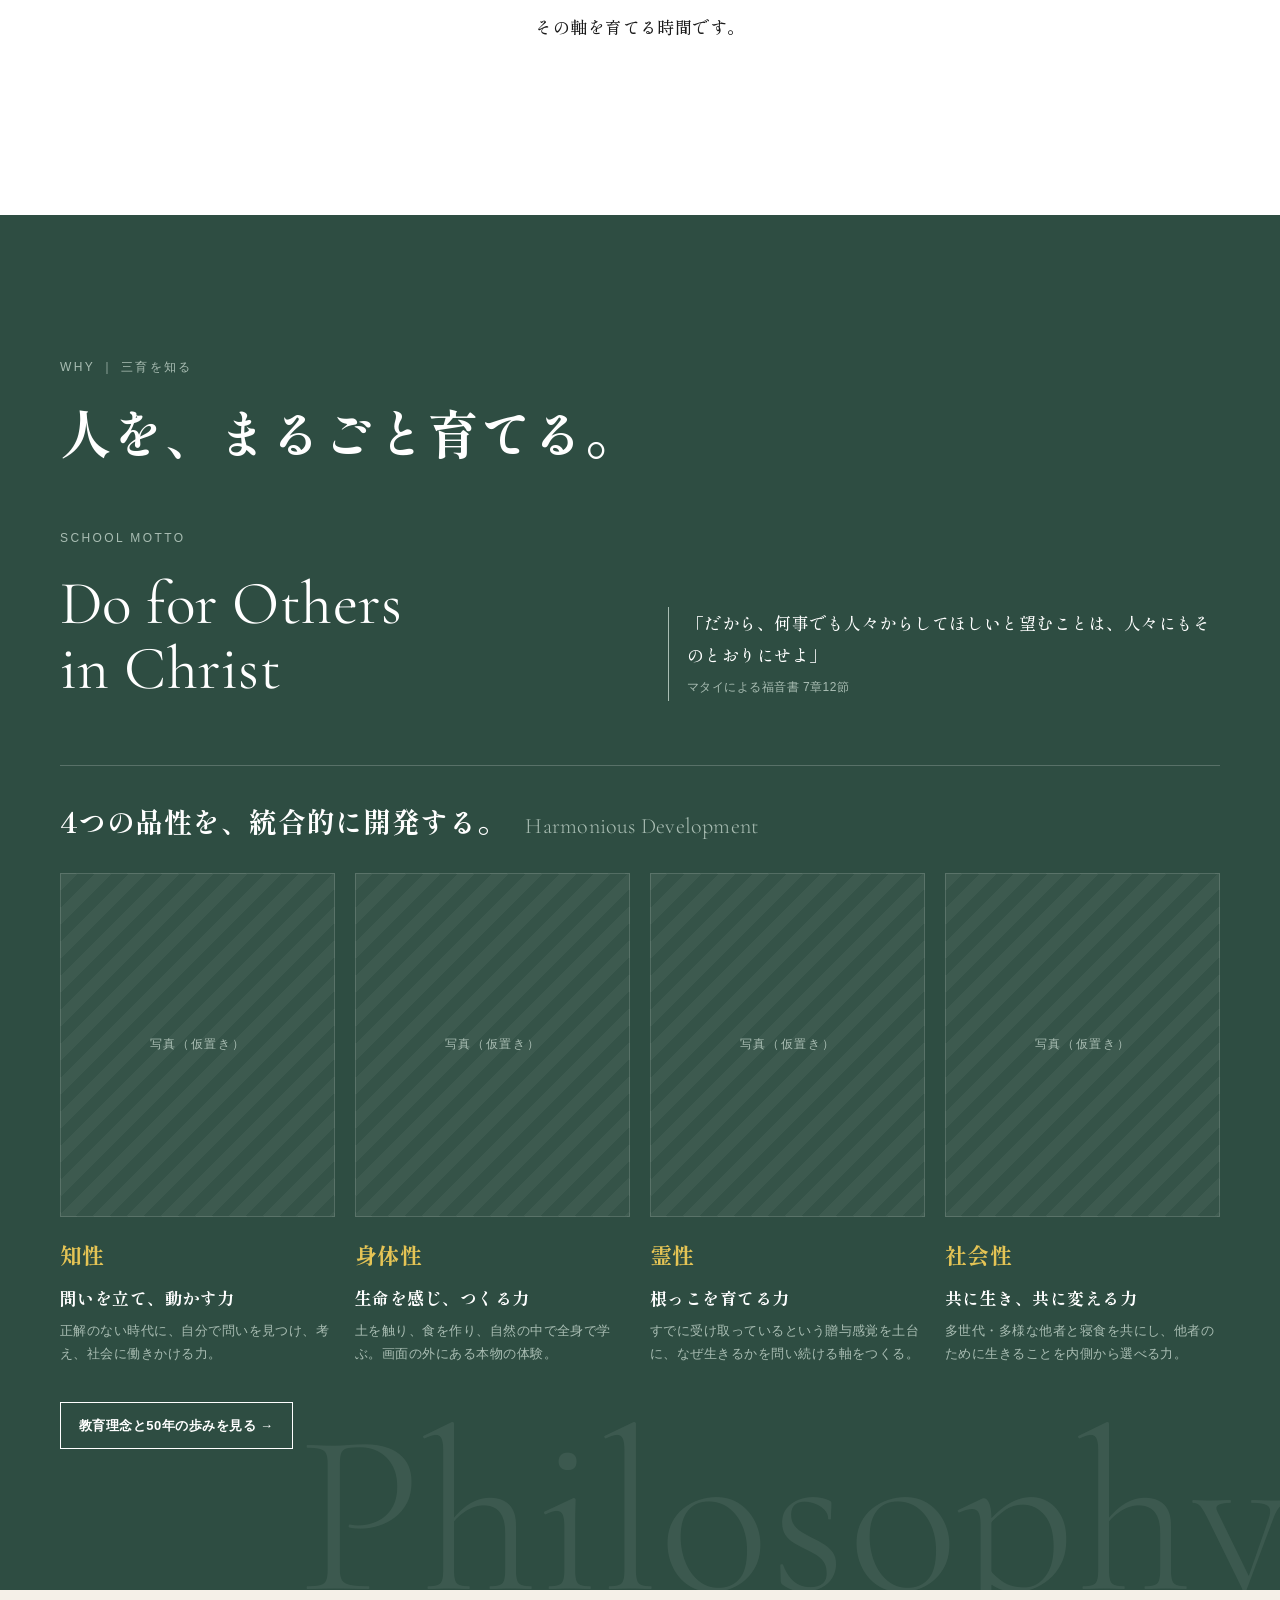
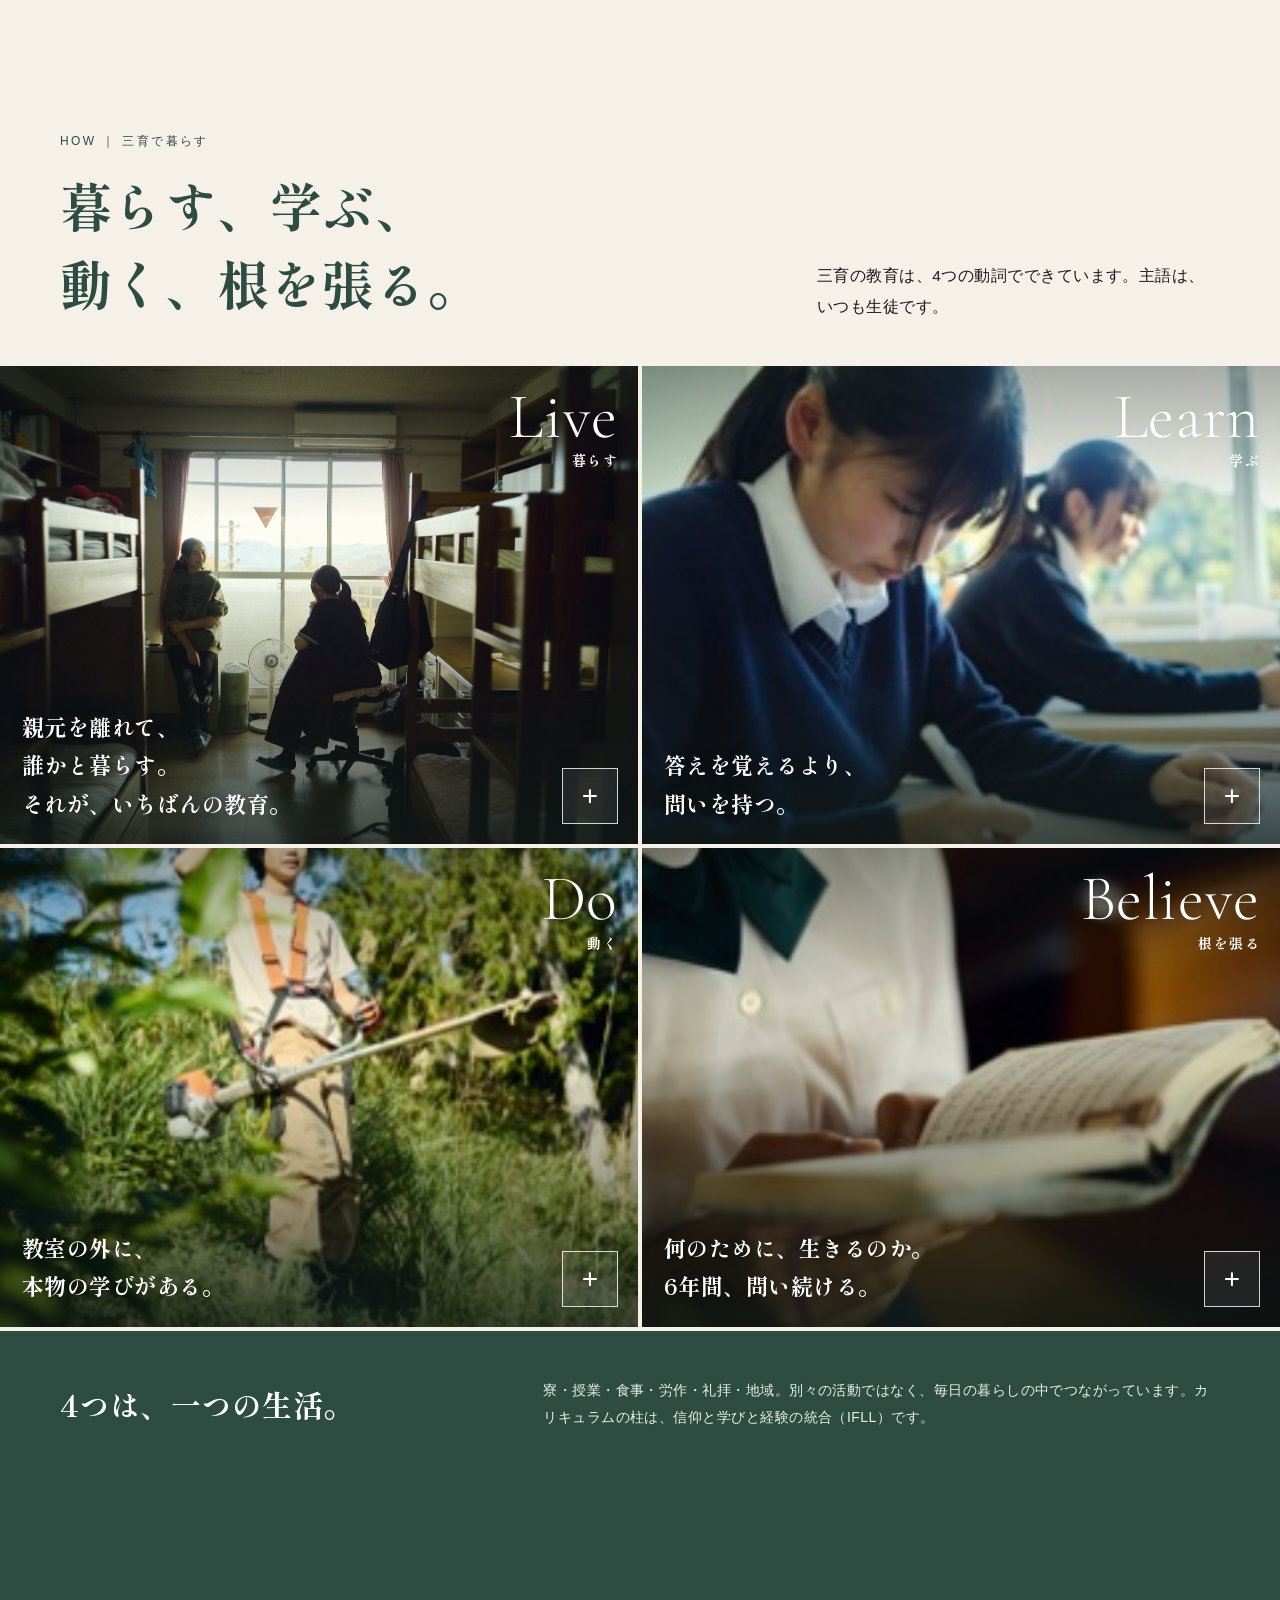
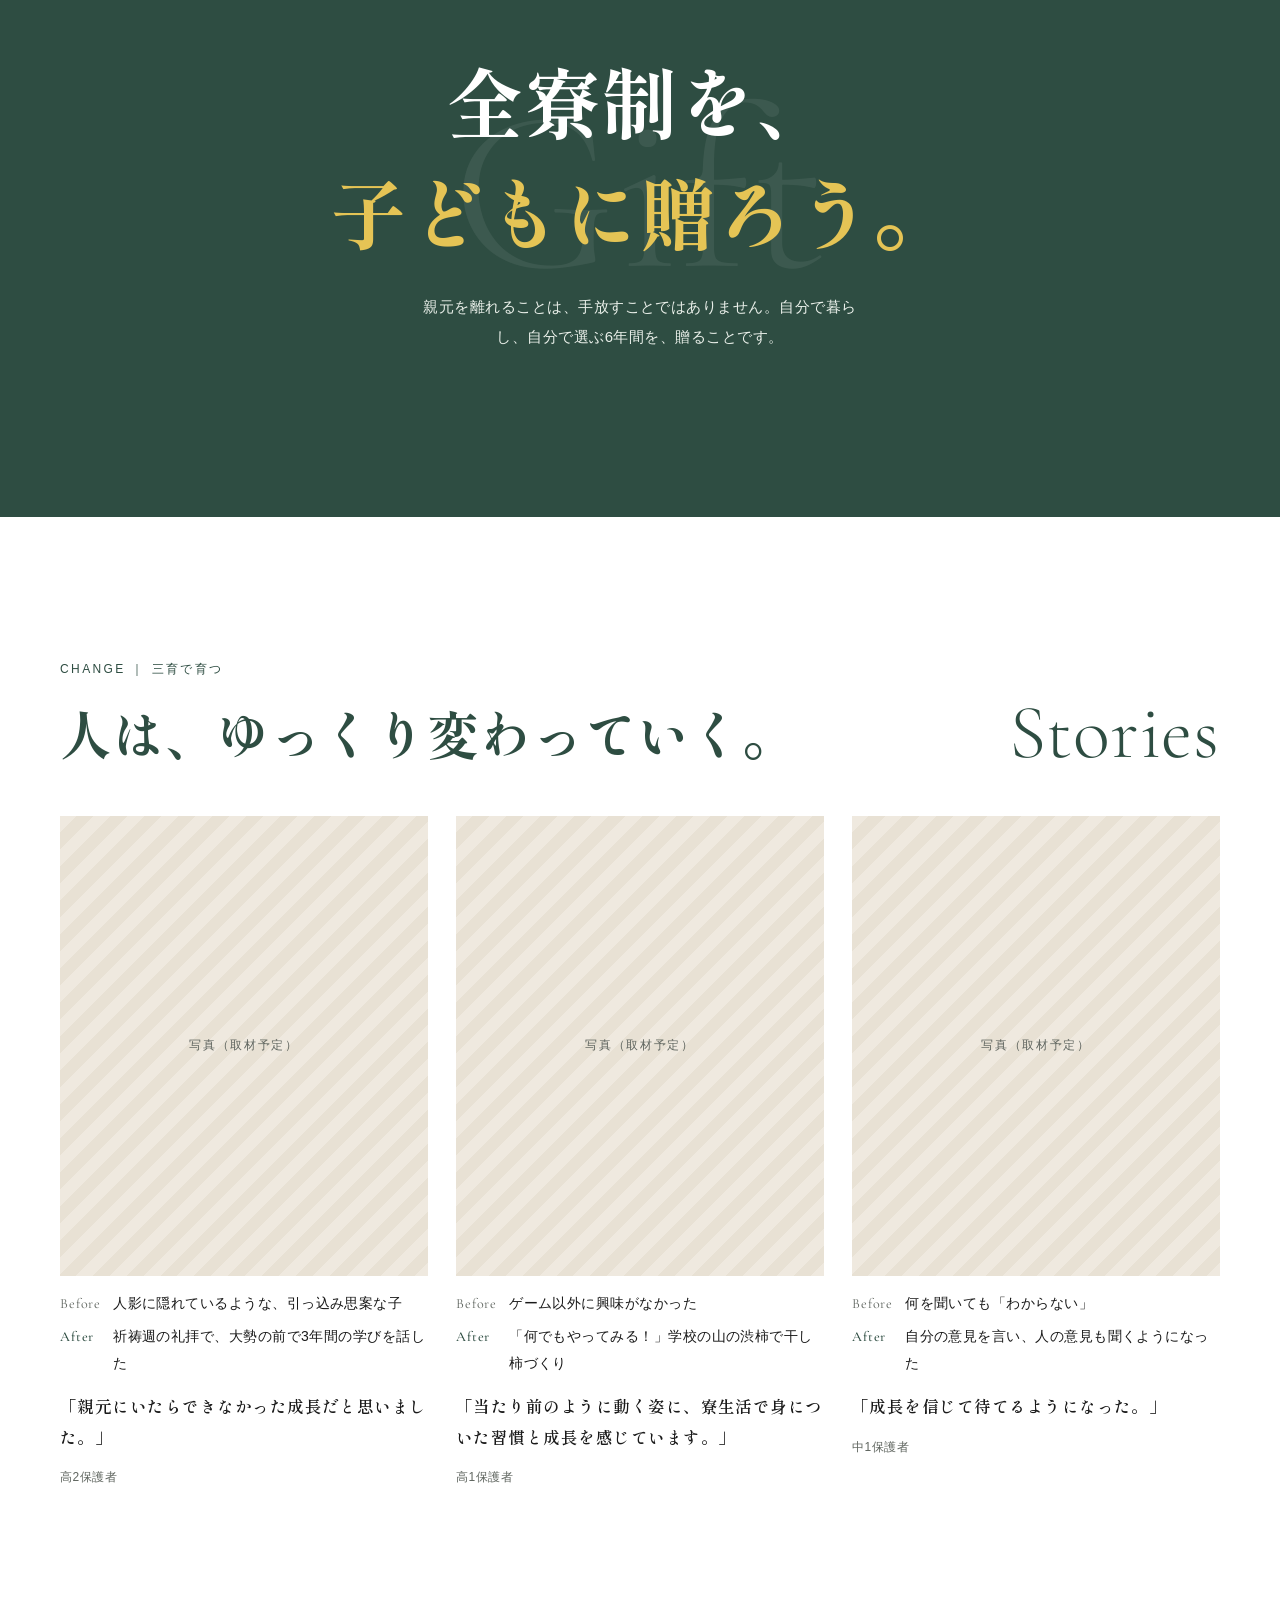
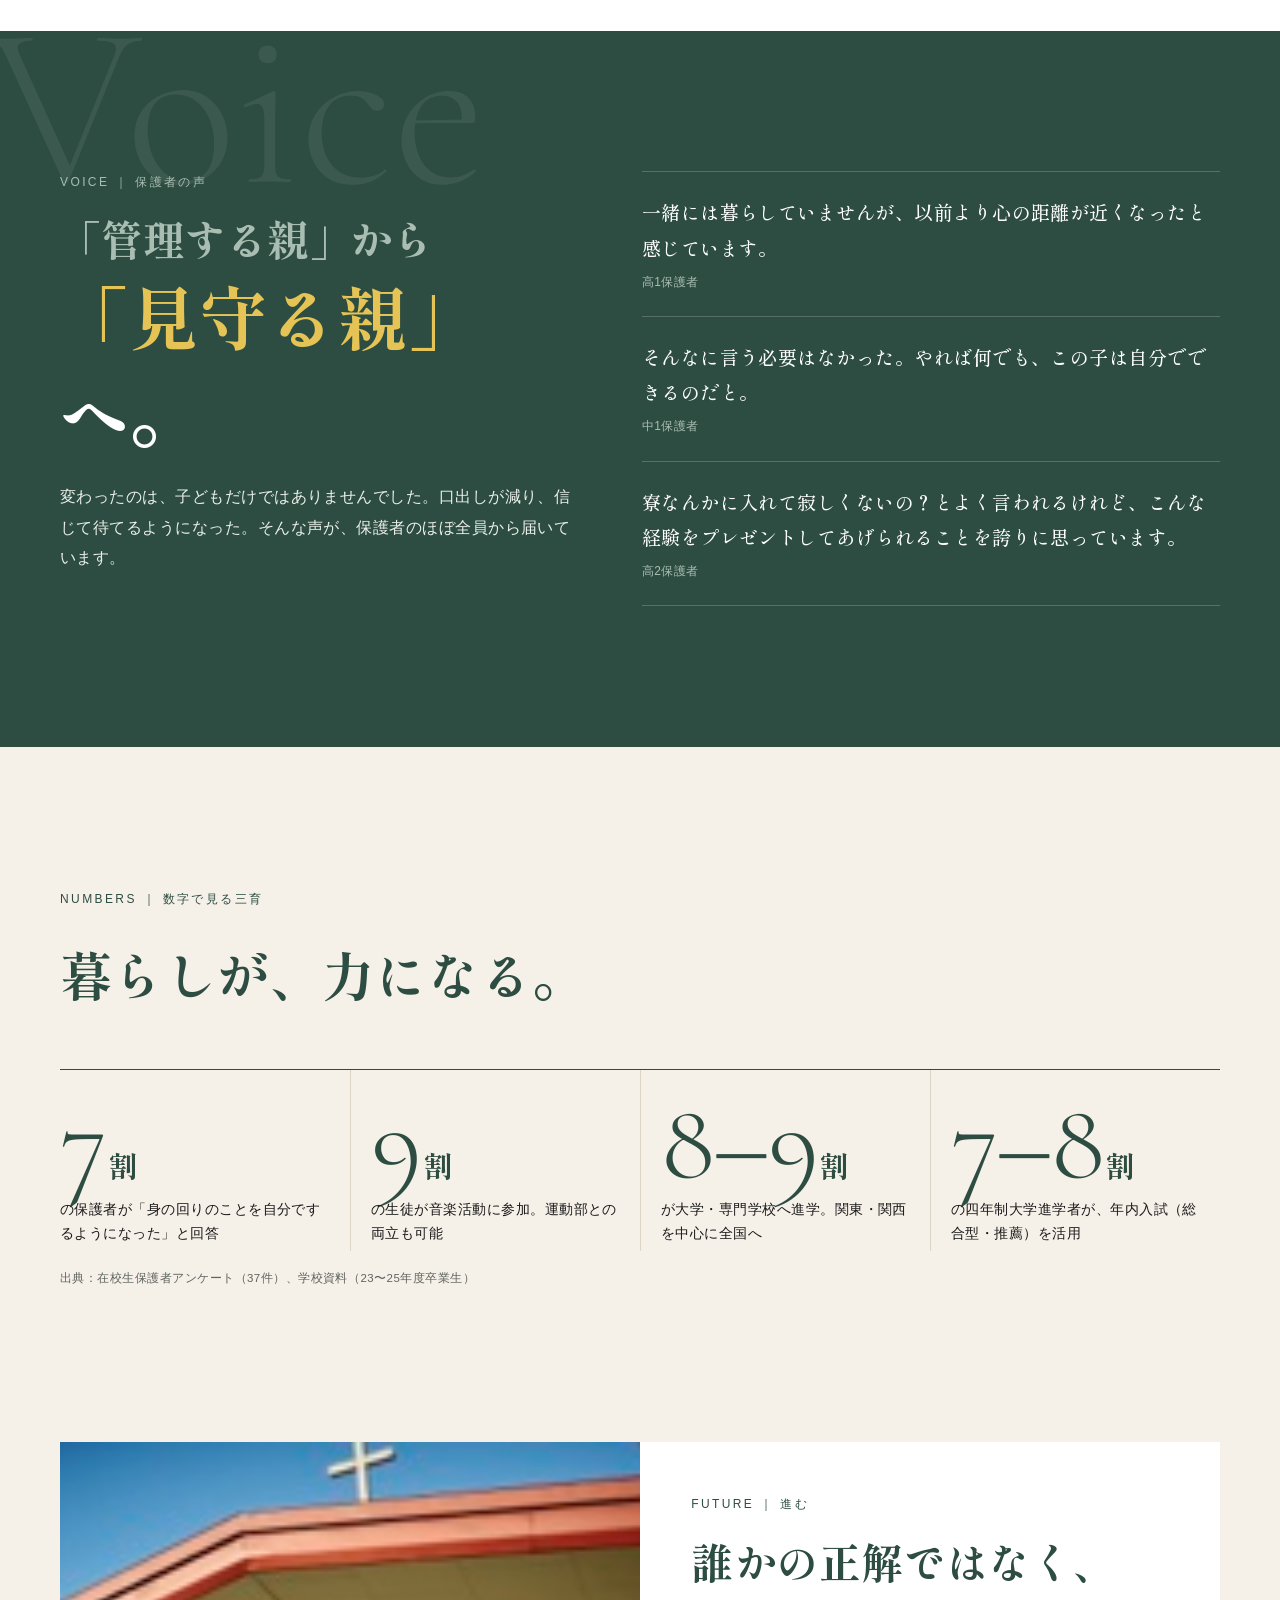
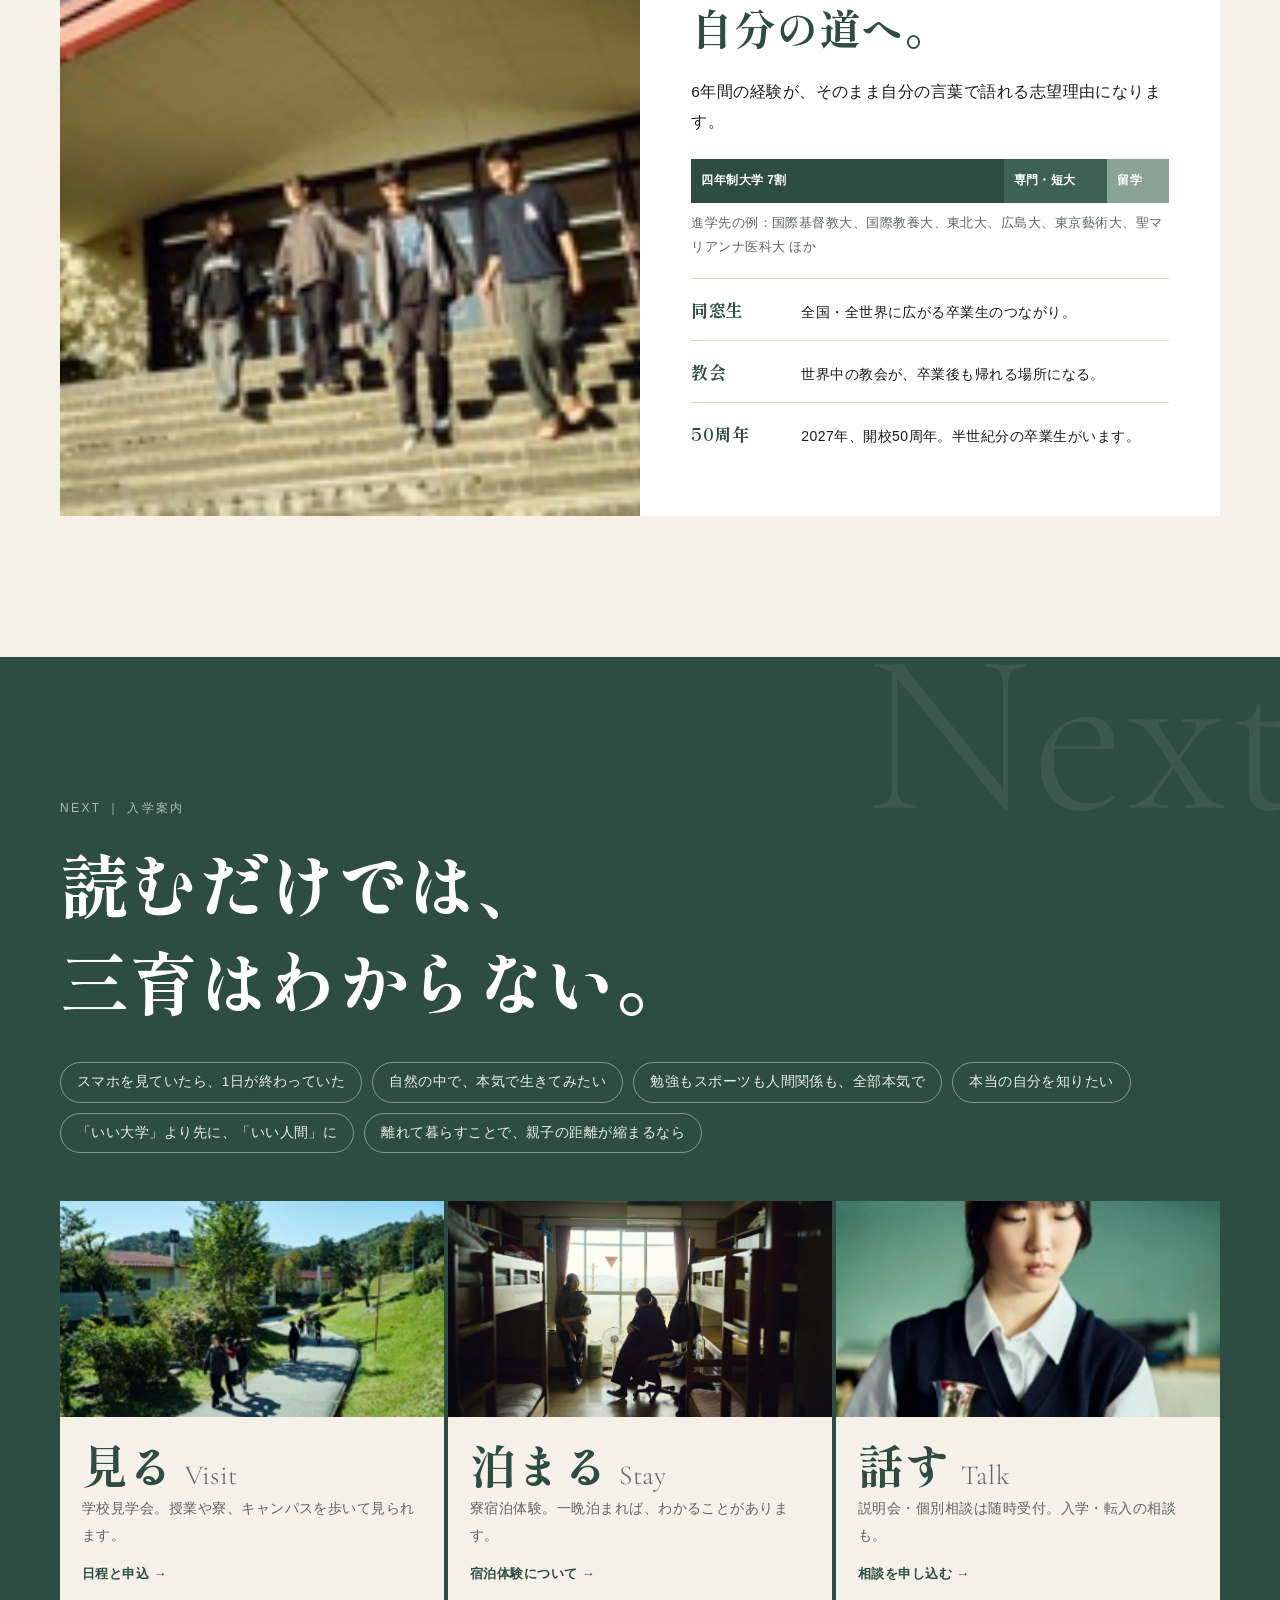
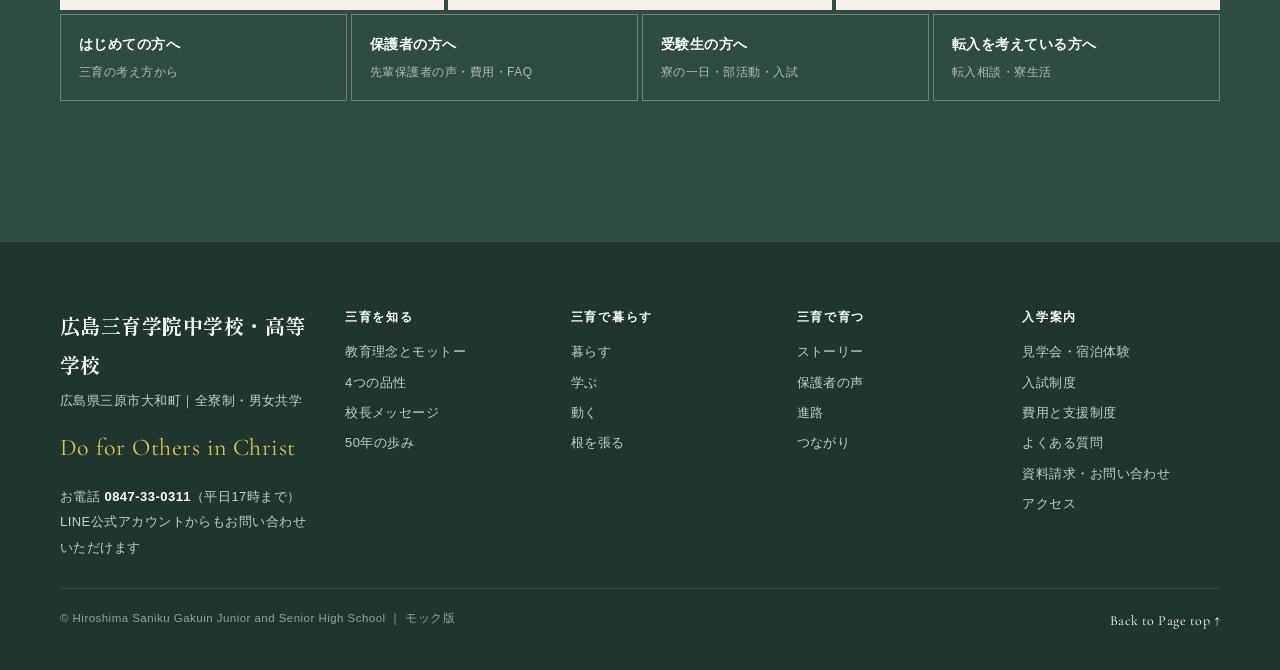
==== commit f0d81fd3: "Add files via upload" ====
--- a/index.html
+++ b/index.html
@@ -1,814 +1,471 @@
-<!DOCTYPE html>
-<html lang="ja">
-<head>
-<meta charset="UTF-8" />
-<meta name="viewport" content="width=device-width, initial-scale=1.0" />
-<title>偏差値の先にある「生きる力」を。｜広島三育学院 中学校・高等学校［全寮制］</title>
-<meta name="description" content="広島の山あいに立つ全寮制・男女共学のキリスト教学校。成績ではなく「生き方」で選ぶ全人教育。お子さんと三育の相性を、30秒の診断でお確かめください。" />
-<meta name="robots" content="index,follow" />
-<meta property="og:title" content="偏差値の先にある「生きる力」を。｜広島三育学院 中学校・高等学校" />
-<meta property="og:description" content="成績ではなく、生き方で選ぶ。全寮制で「どう生きるか」を問い続ける全人教育。まずは30秒の相性診断から。" />
-<meta property="og:type" content="website" />
-<link rel="preconnect" href="https://fonts.googleapis.com" />
-<link rel="preconnect" href="https://fonts.gstatic.com" crossorigin />
-<link href="https://fonts.googleapis.com/css2?family=Zen+Old+Mincho:wght@400;500;600;700;900&family=Zen+Kaku+Gothic+New:wght@300;400;500;700&family=Cormorant+Garamond:ital,wght@0,400;0,500;0,600;1,400;1,500&display=swap" rel="stylesheet" />
+<!doctype html><html><head><meta charset=utf8><meta name=viewport content="width=device-width,initial-scale=1,viewport-fit=cover"><style>:root{color-scheme:light;box-sizing:border-box;padding-top:env(safe-area-inset-top,0px);padding-bottom:env(safe-area-inset-bottom,0px)}html{scroll-padding-top:env(safe-area-inset-top,0px)}body{margin:0;padding:0;font:14px -apple-system,BlinkMacSystemFont,sans-serif;background:#fff;color:#000}img{max-width:100%}[hidden]:not([hidden=until-found i]){display:none!important}</style></head><body>
+<title>三育 Web School Guide</title>
+<meta name="claude:viewport-fit-sides" content="cover">
+<link rel="preconnect" href="https://fonts.googleapis.com">
+<link rel="stylesheet" href="https://fonts.googleapis.com/css2?family=Shippori+Mincho:wght@500;700;800&family=Zen+Kaku+Gothic+New:wght@400;500;700&family=Cormorant+Garamond:wght@300;400;500&display=swap">
 <style>
-  /* ============================================================
-     広島三育学院 — Editorial Landing (quiet premium / mincho)
-     Concept: a literary prospectus. Numbered chapters, editorial
-     grid, oversized mincho, gold as a single precise accent.
-     ============================================================ */
-  :root{
-    /* palette — brand, used boldly */
-    --green-deep:#102A20;
-    --green-dark:#1C4433;
-    --green-mid:#2D6A4F;
-    --gold:#C9A050;
-    --gold-soft:#D9B978;
-    --gold-light:#E8C97A;
-    --paper:#F7F3EA;       /* dominant paper */
-    --paper-2:#F1EADC;     /* secondary paper */
-    --ink:#1A2620;         /* body ink on paper */
-    --ink-soft:#4F5C53;    /* muted ink */
-    --ink-faint:#8A9489;
-    --cream:#F4EFE3;
-    --line-green:#06C755;
-    --line-green-dark:#05A847;
-
-    /* type */
-    --mincho:'Zen Old Mincho',serif;
-    --gothic:'Zen Kaku Gothic New',sans-serif;
-    --latin:'Cormorant Garamond',Georgia,serif;
-
-    --ease:cubic-bezier(.2,.7,.2,1);
-    --col:1140px;
-  }
-  *,*::before,*::after{box-sizing:border-box;margin:0;padding:0}
-  html{scroll-behavior:smooth;-webkit-text-size-adjust:100%;overflow-x:hidden;width:100%}
-  body{
-    font-family:var(--gothic);font-weight:400;
-    background:var(--paper);color:var(--ink);
-    line-height:1.95;letter-spacing:.01em;
-    -webkit-font-smoothing:antialiased;overflow-x:hidden;
-    /* subtle paper grain */
-    background-image:radial-gradient(rgba(28,68,51,.018) 1px,transparent 1px);
-    background-size:4px 4px;
-  }
-  img{display:block;max-width:100%}
-  ::selection{background:rgba(201,160,80,.3)}
-  .min{font-family:var(--mincho)}
-
-  /* ===== ACCESS ===== */
-  .skip{position:fixed;top:-60px;left:16px;z-index:1000;background:var(--green-dark);color:#fff;padding:10px 18px;font-size:13px;text-decoration:none;transition:top .2s}
-  .skip:focus{top:0}
-  a:focus-visible,button:focus-visible{outline:2px solid var(--gold);outline-offset:4px}
-
-  /* ===== GRID SHELL ===== */
-  .col{max-width:var(--col);margin:0 auto;padding:0 clamp(22px,5vw,64px)}
-  .bleed{width:100vw;margin-left:calc(50% - 50vw);margin-right:calc(50% - 50vw)}
-
-  /* ===== EDITORIAL CHAPTER MARKER ===== */
-  .chap{display:flex;align-items:flex-end;gap:18px;margin-bottom:clamp(36px,5vw,64px)}
-  .chap__no{font-family:var(--latin);font-size:clamp(40px,6vw,64px);line-height:.8;color:var(--gold);font-weight:500;font-style:italic}
-  .chap__rule{flex:1;height:1px;background:linear-gradient(90deg,var(--gold),rgba(201,160,80,.2));margin-bottom:10px}
-  .chap__label{text-align:right;line-height:1.5;flex:none}
-  .chap__label .en{font-family:var(--latin);font-size:14px;letter-spacing:.16em;color:var(--ink-soft);text-transform:uppercase;display:block}
-  .chap__label .jp{font-family:var(--mincho);font-size:12px;letter-spacing:.24em;color:var(--ink-faint)}
-  .chap--light .chap__no{color:var(--gold-light)}
-  .chap--light .chap__rule{background:linear-gradient(90deg,var(--gold-light),rgba(232,201,122,.2))}
-  .chap--light .en{color:rgba(255,255,255,.7)}
-  .chap--light .jp{color:rgba(255,255,255,.45)}
-
-  /* ===== NAV ===== */
-  .nav{position:fixed;top:0;left:0;right:0;z-index:100;display:flex;align-items:center;justify-content:space-between;
-    padding:16px clamp(22px,5vw,64px);background:rgba(247,243,234,.82);backdrop-filter:blur(10px);
-    border-bottom:1px solid rgba(28,68,51,.08);transition:transform .4s var(--ease)}
-  .nav__logo{font-family:var(--mincho);font-size:14px;color:var(--green-dark);font-weight:500;letter-spacing:.06em;line-height:1.4;text-decoration:none}
-  .nav__logo small{display:block;font-family:var(--latin);font-size:10px;font-style:italic;letter-spacing:.1em;color:var(--ink-faint)}
-  .nav__cta{display:inline-flex;align-items:center;gap:8px;font-family:var(--gothic);font-size:12.5px;font-weight:500;color:var(--green-dark);text-decoration:none;letter-spacing:.04em;
-    border:1px solid var(--green-dark);border-radius:0;padding:9px 18px;transition:.25s var(--ease)}
-  .nav__cta:hover{background:var(--green-dark);color:var(--paper)}
-
-  /* ===== HERO (Spread 01) ===== */
-  .hero{position:relative;min-height:100svh;display:flex;align-items:center;padding:120px 0 80px;overflow:hidden}
-  .hero__grid{display:grid;grid-template-columns:1.02fr .98fr;gap:clamp(24px,4vw,56px);align-items:center;width:100%}
-  .hero__copy{position:relative;z-index:3}
-  .hero__eyebrow{font-family:var(--latin);font-style:italic;font-size:16px;letter-spacing:.08em;color:var(--green-mid);margin-bottom:22px;display:flex;align-items:center;flex-wrap:wrap;gap:6px 12px}
-  .hero__eyebrow::before{content:'';width:34px;height:1px;background:var(--gold)}
-  .hero h1{font-family:var(--mincho);font-weight:500;color:var(--green-deep);
-    font-size:clamp(33px,4.8vw,56px);line-height:1.32;letter-spacing:.04em;margin-bottom:28px}
-  .hero h1 .q{color:var(--gold);font-weight:600}
-  .hero h1 .small{display:block;font-size:.46em;font-weight:500;letter-spacing:.1em;color:var(--ink);margin-top:.4em;line-height:1.7}
-  .hero__lead{font-size:clamp(13px,1.5vw,16px);color:var(--ink-soft);line-height:2;max-width:none;margin-bottom:40px;font-weight:400;white-space:nowrap}
-  .hero__lead .ln{display:block}
-  .hero__lead b{color:var(--green-dark);font-weight:500}
-  .hero__cta-row{display:flex;flex-wrap:wrap;align-items:center;gap:20px}
-  .hero__cap{font-size:12px;color:var(--ink-faint);letter-spacing:.03em;line-height:1.7}
-
-  .hero__media{position:relative;align-self:stretch;min-height:440px;order:-1}
-  .hero__media img{position:absolute;inset:0;width:100%;height:100%;object-fit:cover;object-position:75% center;filter:saturate(.94) brightness(.68)}
-  .hero__media::after{content:'';position:absolute;inset:0;background:linear-gradient(120deg,rgba(16,42,32,.18),transparent 55%);mix-blend-mode:multiply}
-  .hero__mediaframe{position:absolute;inset:0;border:1px solid rgba(201,160,80,.5);pointer-events:none;margin:14px;z-index:2}
-  .hero__vert{position:absolute;top:0;left:-30px;writing-mode:vertical-rl;font-family:var(--mincho);font-size:14px;letter-spacing:.5em;color:var(--green-mid);z-index:3;height:max-content}
-  .hero__scroll{position:absolute;left:clamp(22px,5vw,64px);bottom:26px;z-index:3;font-family:var(--latin);font-style:italic;font-size:13px;letter-spacing:.2em;color:var(--ink-faint);display:flex;align-items:center;gap:10px}
-  .hero__scroll i{width:42px;height:1px;background:var(--ink-faint);transform-origin:left;animation:scl 2s var(--ease) infinite}
-  @keyframes scl{0%,100%{transform:scaleX(.4);opacity:.5}50%{transform:scaleX(1);opacity:1}}
-
-  /* ===== BUTTONS ===== */
-  .btn{display:inline-flex;align-items:center;gap:11px;font-family:var(--gothic);font-weight:500;text-decoration:none;cursor:pointer;border:none;letter-spacing:.04em;line-height:1.3;transition:.28s var(--ease)}
-  .btn .arr{transition:transform .28s var(--ease)}
-  .btn:hover .arr{transform:translateX(5px)}
-  .btn--fill{background:var(--green-dark);color:var(--paper);padding:17px 30px;font-size:15px;position:relative}
-  .btn--fill::after{content:'';position:absolute;inset:5px;border:1px solid rgba(232,201,122,.35);pointer-events:none;transition:inset .28s var(--ease)}
-  .btn--fill:hover{background:var(--green-mid)}
-  .btn--fill:hover::after{inset:7px}
-  .btn--gold{background:var(--gold);color:#33260a;padding:18px 34px;font-size:16px;font-weight:700;box-shadow:0 14px 34px rgba(201,160,80,.34)}
-  .btn--gold:hover{background:var(--gold-light);transform:translateY(-2px)}
-  .btn--line{background:var(--line-green);color:#fff;padding:16px 28px;font-size:15px;font-weight:700}
-  .btn--line:hover{background:var(--line-green-dark)}
-  .btn--text{color:var(--green-dark);font-size:14px;padding-bottom:4px;border-bottom:1px solid var(--gold)}
-  .btn--text:hover{color:var(--green-mid)}
-  .btn--text-light{color:var(--gold-light);font-size:14px;padding-bottom:4px;border-bottom:1px solid rgba(232,201,122,.5)}
-  .btn--text-light:hover{color:#fff}
-
-  /* ===== SPREAD base ===== */
-  .spread{padding:clamp(86px,13vw,160px) 0}
-  .spread--tight{padding:clamp(64px,9vw,110px) 0}
-  .spread--green{background:var(--green-deep);color:var(--paper)}
-  .spread--paper2{background:var(--paper-2)}
-
-  /* ===== ORIENT (はじめに) ===== */
-  .orient__grid{display:grid;grid-template-columns:.85fr 1.15fr;gap:clamp(28px,5vw,72px);align-items:start}
-  .orient__big{font-family:var(--mincho);font-size:clamp(22px,3.2vw,30px);font-weight:500;color:var(--green-dark);line-height:1.85;letter-spacing:.04em}
-  .orient__big b{color:var(--green-mid);background:linear-gradient(transparent 62%,rgba(201,160,80,.32) 62%)}
-  .orient__facts{border-top:1px solid rgba(28,68,51,.16)}
-  .fact{display:flex;align-items:baseline;gap:18px;padding:18px 4px;border-bottom:1px solid rgba(28,68,51,.12)}
-  .fact__no{font-family:var(--latin);font-style:italic;font-size:17px;color:var(--gold);flex:none;width:30px}
-  .fact__t{font-family:var(--mincho);font-size:16px;color:var(--green-dark);font-weight:500;flex:none;min-width:9.5em}
-  .fact__d{font-size:13px;color:var(--ink-soft);line-height:1.7}
-  @media(max-width:560px){.fact{flex-wrap:wrap;gap:6px 14px}.fact__t{min-width:auto}}
-
-  /* ===== EMPATHY (Spread 02) ===== */
-  .empathy{background:var(--paper-2)}
-  .empathy__grid{display:grid;grid-template-columns:1fr 1fr;gap:clamp(28px,5vw,72px);align-items:center}
-  .empathy__media{position:relative;aspect-ratio:4/5;overflow:hidden}
-  .empathy__media img{width:100%;height:100%;object-fit:cover;filter:saturate(.92) brightness(.97)}
-  .empathy__media figcaption{position:absolute;left:14px;bottom:12px;font-family:var(--latin);font-style:italic;font-size:13px;letter-spacing:.06em;color:rgba(255,255,255,.85);text-shadow:0 1px 6px rgba(0,0,0,.5)}
-  .empathy__voice{font-family:var(--latin);font-style:italic;font-size:15px;color:var(--gold);letter-spacing:.06em;margin-bottom:20px}
-  .empathy__q{font-family:var(--mincho);font-weight:400;color:var(--ink-soft);font-size:clamp(20px,3.2vw,28px);line-height:1.95;letter-spacing:.04em}
-  .empathy__q b{display:block;font-weight:600;color:var(--green-deep);font-size:clamp(30px,6vw,52px);margin:.3em 0 .35em;letter-spacing:.02em}
-  .empathy__body{font-size:14.5px;color:var(--ink-soft);line-height:2.15;margin-top:30px;max-width:32em}
-  .empathy__body b{color:var(--green-dark);font-weight:500}
-
-  /* ===== REFRAME + POWERS (Spread 03, bold green) ===== */
-  .reframe__head{max-width:760px;margin-bottom:clamp(48px,7vw,84px)}
-  .reframe__title{font-family:var(--mincho);font-weight:500;font-size:clamp(28px,5.4vw,56px);line-height:1.6;letter-spacing:.05em;margin-bottom:28px}
-  .reframe__title .u{background:linear-gradient(transparent 60%,rgba(201,160,80,.5) 60%)}
-  .reframe__lead{color:rgba(247,243,234,.74);font-size:clamp(14px,2.3vw,16px);line-height:2.15;max-width:38em}
-  .pgrid{display:grid;grid-template-columns:repeat(4,1fr);gap:clamp(14px,1.8vw,22px)}
-  .pcard{background:var(--paper);border-radius:18px;padding:clamp(24px,2.4vw,32px) clamp(20px,2vw,26px);
-    box-shadow:0 20px 44px rgba(0,0,0,.24);display:flex;flex-direction:column;transition:.35s var(--ease)}
-  .pcard:hover{transform:translateY(-6px);box-shadow:0 30px 56px rgba(0,0,0,.30)}
-  .pcard__h{font-family:var(--mincho);font-weight:600;font-size:clamp(20px,2.1vw,27px);color:var(--green-deep);letter-spacing:.05em;line-height:1.45}
-  .pcard__rule{height:2px;background:var(--gold);width:100%;margin:clamp(14px,1.5vw,18px) 0 clamp(16px,1.8vw,20px)}
-  .pcard__d{font-family:var(--mincho);font-size:clamp(13px,1.35vw,14.5px);color:var(--ink-soft);line-height:1.95;letter-spacing:.02em}
-  .pcard__doll{margin-top:auto;padding-top:clamp(18px,2vw,24px);text-align:right;font-family:var(--latin);font-style:italic;font-size:14px;color:var(--ink-faint);letter-spacing:.04em}
-  @media(max-width:900px){.pgrid{grid-template-columns:repeat(2,1fr)}}
-  @media(max-width:520px){.pgrid{grid-template-columns:1fr}}
-
-  /* ===== SOAN (Spread 04, balanced photo) ===== */
-  .soan__grid{display:grid;grid-template-columns:1.1fr 1fr;gap:0;align-items:stretch;background:var(--green-deep);color:var(--paper)}
-  .soan__media{position:relative;min-height:380px}
-  .soan__media img{position:absolute;inset:0;width:100%;height:100%;object-fit:cover}
-  .soan__body{padding:clamp(48px,6vw,84px) clamp(32px,5vw,72px)}
-  .soan__title{font-family:var(--mincho);font-size:clamp(26px,3.6vw,42px);font-weight:600;color:var(--gold);letter-spacing:.08em;margin:6px 0 18px}
-  .soan__lead{color:rgba(247,243,234,.78);font-size:14.5px;line-height:2.1;margin-bottom:32px;max-width:30em}
-  .awards{list-style:none;border-top:1px solid rgba(232,201,122,.22);margin-bottom:30px}
-  .award{display:flex;justify-content:space-between;align-items:baseline;gap:16px;padding:14px 2px;border-bottom:1px solid rgba(232,201,122,.16);font-size:13.5px;line-height:1.5}
-  .award__name{color:rgba(247,243,234,.82)}
-  .award__prize{font-family:var(--mincho);color:var(--gold);font-weight:600;white-space:nowrap;letter-spacing:.04em}
-  @media(max-width:860px){.soan__grid{grid-template-columns:1fr}.soan__media{min-height:260px}}
-
-  /* ===== 進学実績 (career) ===== */
-  .career__grid{display:grid;grid-template-columns:1fr 1.15fr;gap:clamp(40px,6vw,88px);align-items:start;margin-top:clamp(36px,5vw,56px)}
-  .career__lead{font-size:14.5px;color:var(--ink-soft);line-height:2.05;max-width:26em;margin-bottom:clamp(30px,4vw,44px)}
-  .career__big{display:flex;align-items:baseline;gap:10px;padding-top:26px;border-top:1px solid var(--gold)}
-  .career__big b{font-family:var(--mincho);font-size:clamp(58px,9vw,96px);line-height:.85;color:var(--green-deep);font-weight:600;letter-spacing:.01em}
-  .career__big small{font-family:var(--gothic);font-size:13px;font-weight:500;color:var(--ink-soft);line-height:1.5}
-  .career__big small em{display:block;font-style:normal;font-family:var(--mincho);font-size:17px;color:var(--gold);font-weight:600;letter-spacing:.04em}
-  .career__cat{padding:18px 2px;border-bottom:1px solid rgba(28,68,51,.14)}
-  .career__cat:first-child{border-top:1px solid rgba(28,68,51,.14)}
-  .career__cat-label{display:inline-block;font-family:var(--gothic);font-size:11px;font-weight:600;letter-spacing:.14em;color:var(--gold);background:rgba(201,160,80,.1);padding:4px 11px;border-radius:40px;margin-bottom:10px}
-  .career__schools{font-size:13.5px;color:var(--ink);line-height:1.85;letter-spacing:.01em}
-  @media(max-width:760px){.career__grid{grid-template-columns:1fr;gap:clamp(34px,7vw,44px)}.career__lead{max-width:34em}}
-
-  /* ===== OBJECTIONS (editorial Q&A) ===== */
-  .obj{display:grid;grid-template-columns:auto 1fr;gap:clamp(18px,3vw,40px);padding:clamp(28px,4vw,44px) 0;border-top:1px solid rgba(28,68,51,.14)}
-  .obj:last-child{border-bottom:1px solid rgba(28,68,51,.14)}
-  .obj__mark{font-family:var(--latin);font-style:italic;font-size:clamp(30px,4vw,46px);color:var(--gold);line-height:1}
-  .obj__q{font-family:var(--mincho);font-size:clamp(17px,2.6vw,22px);font-weight:500;color:var(--green-deep);line-height:1.7;margin-bottom:14px;letter-spacing:.03em}
-  .obj__a{font-size:14.5px;color:var(--ink-soft);line-height:2.15;max-width:40em}
-  .obj__a b{color:var(--green-dark);font-weight:600;background:linear-gradient(transparent 62%,rgba(201,160,80,.28) 62%)}
-
-  /* ===== TRANSITIONAL FULL-BLEED PHOTO (interlude) ===== */
-  .band{position:relative;height:clamp(340px,50vw,520px);overflow:hidden;display:flex;align-items:center;justify-content:center;background:var(--green-deep)}
-  .band img{position:absolute;inset:0;width:100%;height:100%;object-fit:cover}
-  .band__img[data-r]{opacity:0;transform:scale(1.08);transition:opacity 1.2s var(--ease),transform 1.7s var(--ease)}
-  .band__img[data-r].vis{opacity:1;transform:scale(1)}
-  .band::after{content:'';position:absolute;inset:0;background:linear-gradient(rgba(16,42,32,.5),rgba(16,42,32,.66))}
-  .band__inner{position:relative;z-index:2;text-align:center;padding:0 24px}
-  .band__kicker{display:inline-flex;align-items:center;gap:14px;font-family:var(--gothic);font-size:11.5px;font-weight:500;letter-spacing:.22em;color:var(--gold-light);margin-bottom:22px}
-  .band__kicker::before,.band__kicker::after{content:'';width:30px;height:1px;background:rgba(232,201,122,.55)}
-  .band__line{font-family:var(--mincho);color:var(--paper);font-size:clamp(21px,4vw,36px);font-weight:500;letter-spacing:.1em;text-align:center;line-height:1.8;text-shadow:0 2px 20px rgba(0,0,0,.45)}
-  .band__sub{margin-top:18px;font-family:var(--mincho);color:var(--gold-light);font-size:clamp(14px,2.6vw,17px);letter-spacing:.16em;text-shadow:0 2px 16px rgba(0,0,0,.45)}
-
-  /* ===== FINAL CTA ===== */
-  .final{background:var(--green-deep);color:var(--paper);text-align:center;position:relative;overflow:hidden}
-  .final__inner{position:relative;z-index:2;max-width:660px;margin:0 auto;padding:clamp(86px,12vw,150px) 24px}
-  .seal{width:108px;height:108px;margin:0 auto 34px;position:relative;display:grid;place-items:center}
-  .seal__ring{position:absolute;inset:0;border-radius:50%;border:1px solid rgba(232,201,122,.4)}
-  .seal__ring--rot{inset:-8px;border-style:dashed;animation:spin 26s linear infinite}
-  .seal__txt{font-family:var(--mincho);color:var(--gold-light);font-size:12px;letter-spacing:.1em;line-height:1.5;text-align:center}
-  .seal__txt b{display:block;font-family:var(--latin);font-style:italic;font-size:34px;font-weight:500;color:#fff;letter-spacing:0}
-  @keyframes spin{to{transform:rotate(360deg)}}
-  .final__title{font-family:var(--mincho);font-weight:500;font-size:clamp(26px,5.4vw,46px);line-height:1.6;letter-spacing:.05em;margin-bottom:22px}
-  .final__title .u{background:linear-gradient(transparent 58%,rgba(201,160,80,.5) 58%)}
-  .final__sub{color:rgba(247,243,234,.8);font-size:clamp(14px,2.4vw,16px);line-height:2.1;margin-bottom:42px}
-  .final__sub b{color:var(--gold-light);font-weight:500}
-  .final__actions{display:flex;flex-direction:column;align-items:center;gap:18px}
-  .final__actions .btn--gold{width:100%;max-width:420px;justify-content:center}
-  .final__secondary{display:flex;flex-wrap:wrap;justify-content:center;gap:14px 28px;margin-top:4px}
-  .final__trust{margin-top:26px;font-size:12px;color:rgba(247,243,234,.6);letter-spacing:.03em;display:inline-flex;align-items:center;gap:7px}
-  .final__trust svg{width:14px;height:14px;color:var(--gold-light)}
-
-  /* ===== EMBEDDED QUIZ (chapter 07) ===== */
-  #quiz{padding-bottom:clamp(28px,4vw,56px)}
-  .quiz__head{text-align:center;max-width:700px;margin:0 auto clamp(40px,6vw,64px)}
-  .quiz__head .seal{margin-bottom:30px}
-  .quiz__title{font-family:var(--mincho);font-weight:500;font-size:clamp(15px,4.6vw,38px);line-height:1.6;letter-spacing:.04em;white-space:nowrap;margin-bottom:20px}
-  .quiz__title .u{background:linear-gradient(transparent 58%,rgba(201,160,80,.5) 58%)}
-  .quiz__sub{color:rgba(247,243,234,.8);font-size:clamp(14px,2.4vw,16px);line-height:2.05}
-  .quiz__stage{max-width:600px;margin:0 auto}
-  .quiz__progress{display:flex;justify-content:space-between;align-items:baseline;margin-bottom:12px}
-  .quiz__progress .lab{font-family:var(--mincho);font-size:14px;color:var(--gold-light);letter-spacing:.12em}
-  .quiz__progress .pct{font-family:var(--latin);font-style:italic;font-size:17px;color:rgba(247,243,234,.6)}
-  .quiz__bar{height:2px;background:rgba(232,201,122,.22);overflow:hidden;margin-bottom:clamp(24px,4vw,36px)}
-  .quiz__bar>i{display:block;height:100%;width:0;background:var(--gold);transition:width .6s var(--ease)}
-  .quiz__card{background:var(--paper);padding:clamp(30px,4.5vw,46px) clamp(24px,4vw,40px);border:1px solid rgba(232,201,122,.3);box-shadow:0 30px 70px rgba(0,0,0,.32);animation:qfade .5s var(--ease) both}
-  @keyframes qfade{from{opacity:0;transform:translateY(18px)}to{opacity:1;transform:none}}
-  .quiz__num{font-family:var(--latin);font-style:italic;font-size:18px;color:var(--gold);letter-spacing:.08em;margin-bottom:16px;display:flex;align-items:center;gap:12px}
-  .quiz__num::before{content:'';width:26px;height:1px;background:var(--gold)}
-  .quiz__question{font-family:var(--mincho);font-size:clamp(18px,3vw,24px);font-weight:500;color:var(--green-deep);line-height:1.7;letter-spacing:.03em;margin-bottom:clamp(22px,3vw,30px)}
-  .quiz__answers{display:flex;flex-direction:column;gap:11px}
-  .qopt{display:flex;align-items:center;gap:14px;width:100%;text-align:left;background:var(--paper-2);border:1px solid rgba(28,68,51,.16);padding:16px 20px;font-family:var(--gothic);font-size:14.5px;color:var(--ink);line-height:1.6;cursor:pointer;transition:.22s var(--ease);-webkit-tap-highlight-color:transparent}
-  .qopt:hover{border-color:var(--gold);background:#fff;transform:translateX(4px)}
-  .qopt .tick{flex:none;width:20px;height:20px;border-radius:50%;border:1px solid var(--ink-faint);display:grid;place-items:center;transition:.2s}
-  .qopt .tick::after{content:'';width:8px;height:8px;border-radius:50%;background:var(--gold);transform:scale(0);transition:transform .2s}
-  .qopt:hover .tick{border-color:var(--gold)}
-  .qopt.sel{background:var(--green-dark);border-color:var(--green-dark);color:var(--paper)}
-  .qopt.sel .tick{border-color:var(--paper)}
-  .qopt.sel .tick::after{background:var(--paper);transform:scale(1)}
-  .qopt:disabled{cursor:default}
-  .qopt:focus-visible{outline:2px solid var(--gold);outline-offset:3px}
-
-  .quiz__result{display:none;max-width:600px;margin:0 auto;text-align:center;scroll-margin-top:90px;animation:qpop .55s var(--ease) both}
-  .quiz__result.show{display:block}
-  @keyframes qpop{from{opacity:0;transform:scale(.96)}to{opacity:1;transform:none}}
-  .quiz__ricon{width:84px;height:84px;margin:0 auto 22px;border-radius:50%;display:grid;place-items:center;border:1px solid rgba(232,201,122,.5);color:var(--gold-light);background:rgba(232,201,122,.06)}
-  .quiz__ricon svg{width:40px;height:40px}
-  .quiz__rfit{font-family:var(--mincho);font-size:14px;color:var(--gold-light);letter-spacing:.14em;margin-bottom:12px}
-  .quiz__rtype{font-family:var(--mincho);font-size:clamp(24px,4.4vw,36px);font-weight:600;color:var(--paper);letter-spacing:.05em;margin-bottom:18px}
-  .quiz__rdesc{color:rgba(247,243,234,.82);font-size:14.5px;line-height:2.15;text-align:left;max-width:34em;margin:0 auto clamp(28px,4vw,38px)}
-  .quiz__teaser{display:flex;flex-direction:column;gap:8px;align-items:center;border:1px dashed rgba(232,201,122,.5);padding:22px 24px;margin-bottom:clamp(28px,4vw,38px);background:rgba(255,255,255,.04)}
-  .quiz__teaser strong{font-family:var(--mincho);color:var(--gold-light);font-size:15px;font-weight:600;letter-spacing:.04em;display:flex;align-items:center;gap:8px}
-  .quiz__teaser strong svg{width:16px;height:16px}
-  .quiz__teaser span{font-size:13px;color:rgba(247,243,234,.72);line-height:1.85}
-  .quiz__ractions{display:flex;flex-direction:column;align-items:center;gap:18px}
-  .quiz__ractions .btn--gold{width:100%;max-width:420px;justify-content:center}
-  .quiz__keyhint{font-size:12.5px;color:rgba(247,243,234,.72);line-height:1.75;max-width:420px;margin:-6px auto 0}
-  .quiz__keyhint b{color:var(--gold-light);font-weight:600;letter-spacing:.04em}
-  .quiz__restart{background:none;border:none;color:rgba(247,243,234,.6);font-family:var(--gothic);font-size:13px;cursor:pointer;text-decoration:underline;text-underline-offset:3px;padding:6px}
-  .quiz__restart:hover{color:var(--gold-light)}
-
-  /* curiosity-gap: blurred locked preview */
-  .quiz__locked{position:relative;max-width:34em;margin:0 auto clamp(20px,3vw,28px);padding:20px 22px;border:1px solid rgba(232,201,122,.28);background:rgba(255,255,255,.035);overflow:hidden}
-  .quiz__locked-quote{font-family:var(--mincho);color:var(--paper);font-size:15px;line-height:1.95;text-align:center;letter-spacing:.04em;filter:blur(5px);opacity:.85;user-select:none;pointer-events:none;margin:0}
-  .quiz__locked-badge{position:absolute;left:50%;top:50%;transform:translate(-50%,-50%);display:inline-flex;align-items:center;gap:7px;background:var(--gold);color:#33260a;font-family:var(--gothic);font-size:12px;font-weight:700;letter-spacing:.06em;padding:8px 16px;border-radius:40px;white-space:nowrap;box-shadow:0 6px 18px rgba(0,0,0,.3)}
-  .quiz__locked-badge svg{width:13px;height:13px}
-  /* unlock checklist */
-  .quiz__teaser .quiz__unlocks{list-style:none;text-align:left;display:flex;flex-direction:column;gap:10px;margin-top:6px;width:100%;max-width:30em}
-  .quiz__unlocks li{position:relative;padding-left:26px;font-size:13px;color:rgba(247,243,234,.84);line-height:1.75}
-  .quiz__unlocks li b{color:var(--gold-light);font-weight:600}
-  .quiz__unlocks li::before{content:'';position:absolute;left:3px;top:.5em;width:11px;height:6px;border-left:1.6px solid var(--gold-light);border-bottom:1.6px solid var(--gold-light);transform:rotate(-45deg)}
-  @media(prefers-reduced-motion:reduce){.quiz__card,.quiz__result{animation:none!important}}
-
-  /* ===== FOOTER ===== */
-  .footer{background:var(--green-deep);color:var(--paper);border-top:1px solid rgba(232,201,122,.18);text-align:center;padding:clamp(32px,5vw,48px) 24px 40px}
-  .footer__logo{font-family:var(--mincho);font-size:20px;font-weight:500;letter-spacing:.08em;margin-bottom:8px}
-  .footer__tag{font-family:var(--latin);font-style:italic;font-size:14px;color:var(--gold-light);letter-spacing:.08em;margin-bottom:26px}
-  .footer__links{display:flex;flex-wrap:wrap;justify-content:center;gap:10px 26px;margin-bottom:24px;font-size:12.5px}
-  .footer__links a{color:rgba(247,243,234,.78);text-decoration:none;transition:color .2s}
-  .footer__links a:hover{color:var(--gold-light)}
-  .footer__addr{font-size:12px;color:rgba(247,243,234,.55);line-height:1.9;margin-bottom:22px}
-  .footer__addr a{color:inherit;text-decoration:none;border-bottom:1px solid rgba(232,201,122,.3);transition:color .2s,border-color .2s}
-  .footer__addr a:hover{color:var(--gold-light);border-color:var(--gold-light)}
-  .footer__copy{font-family:var(--latin);font-size:12px;color:rgba(247,243,234,.38);border-top:1px solid rgba(247,243,234,.1);padding-top:20px;letter-spacing:.04em}
-
-  /* ===== STICKY MOBILE CTA ===== */
-  .mcta{position:fixed;left:0;right:0;bottom:0;z-index:95;display:none;gap:10px;padding:10px 12px calc(10px + env(safe-area-inset-bottom));background:var(--green-deep);border-top:1px solid rgba(232,201,122,.22);box-shadow:0 -6px 22px rgba(0,0,0,.28)}
-  .mcta a{flex:1;display:flex;align-items:center;justify-content:center;gap:8px;height:48px;border-radius:40px;font-size:14px;font-weight:700;text-decoration:none;letter-spacing:.03em;line-height:1}
-  .mcta .mc-quiz{background:var(--gold);color:#33260a;flex:1.35}
-  .mcta .mc-line{background:var(--line-green);color:#fff}
-  .mcta svg{width:18px;height:18px;flex:none}
-
-  /* ===== REVEAL ===== */
-  [data-r]{opacity:0;transform:translateY(26px);transition:opacity .9s var(--ease),transform .9s var(--ease)}
-  [data-r="l"]{transform:translateX(-30px)}
-  [data-r="r"]{transform:translateX(30px)}
-  [data-r].vis{opacity:1;transform:none}
-  [data-stagger]>*{opacity:0;transform:translateY(22px);transition:opacity .8s var(--ease),transform .8s var(--ease)}
-  [data-stagger].vis>*{opacity:1;transform:none}
-  [data-stagger].vis>*:nth-child(2){transition-delay:.1s}
-  [data-stagger].vis>*:nth-child(3){transition-delay:.2s}
-  [data-stagger].vis>*:nth-child(4){transition-delay:.3s}
-  [data-stagger].vis>*:nth-child(5){transition-delay:.4s}
-  .d1{transition-delay:.12s}.d2{transition-delay:.24s}.d3{transition-delay:.36s}
-
-  /* ===== RESPONSIVE ===== */
-  @media(max-width:880px){
-    .orient__grid,.empathy__grid{grid-template-columns:1fr;gap:40px}
-    .empathy__media{aspect-ratio:16/10}
-    /* mobile hero = full-bleed photo + overlaid text */
-    .hero{padding:0;min-height:100svh;align-items:flex-end}
-    .hero__grid{grid-template-columns:1fr;gap:0}
-    .hero__media{position:absolute;inset:0;min-height:0;margin:0;z-index:0}
-    .hero__media[data-r="l"]{transform:none}
-    .hero__media img{object-position:75% center}
-    .hero__media::after{background:linear-gradient(to bottom,rgba(16,42,32,.22) 0%,rgba(16,42,32,.06) 28%,rgba(16,42,32,.58) 70%,rgba(16,42,32,.9) 100%);mix-blend-mode:normal}
-    .hero__mediaframe,.hero__vert{display:none}
-    .hero__copy{position:relative;z-index:2;padding:0 0 calc(78px + env(safe-area-inset-bottom))}
-    .hero__eyebrow{color:var(--gold-light)}
-    .hero h1{color:#fff;text-shadow:0 2px 22px rgba(0,0,0,.5)}
-    .hero h1 .q{color:var(--gold-light)}
-    .hero h1 .small{color:rgba(255,255,255,.92)}
-    .hero__lead{color:rgba(255,255,255,.92);text-shadow:0 1px 12px rgba(0,0,0,.5);white-space:normal;font-size:clamp(14px,3.6vw,16px);max-width:34em}
-    .hero__lead b{color:#fff}
-    .hero__cap{color:rgba(255,255,255,.8)}
-  }
-  @media(max-width:880px){
-    .mcta{display:flex}
-    .footer{padding-bottom:calc(80px + env(safe-area-inset-bottom))}
-    .hero__scroll{display:none}
-    .nav__cta{display:none}
-  }
-  @media(prefers-reduced-motion:reduce){
-    *{animation-duration:.001ms!important;animation-iteration-count:1!important;transition-duration:.001ms!important;scroll-behavior:auto!important}
-    [data-r],[data-stagger]>*{opacity:1!important;transform:none!important}
-  }
+/* Layout: ブランドカラーは深緑1色を「面」で使う。写真が主役で、短いコピーを写真の上に直接置き、詳細は＋ボタンのモーダルへ。英字は細いセリフ体を大きく重ねる */
+:root{
+  --bg:#f5f0e8; --white:#ffffff; --ink:#1a1a1a; --green:#2e4d42; --green-l:#3d6255; --mute:#5f655f; --line:#ddd5c7;
+  --on-g:#e9efe9; --on-g-mute:#a9bdb3; --accent:#e5c455;
+  --display:"Shippori Mincho","Hiragino Mincho ProN","Yu Mincho",serif;
+  --latin:"Cormorant Garamond",Georgia,serif;
+  --body:"Zen Kaku Gothic New","Hiragino Sans","Yu Gothic",sans-serif;
+  color-scheme:light;
+}
+*{box-sizing:border-box}
+html{scroll-behavior:smooth}
+body{background:var(--bg);color:var(--ink);font-family:var(--body);font-size:15.5px;line-height:1.95;letter-spacing:.03em;overflow-x:hidden}
+a{color:inherit}
+img{display:block;max-width:100%}
+.in{max-width:1200px;margin:0 auto;padding-left:max(20px,env(safe-area-inset-left,0px));padding-right:max(20px,env(safe-area-inset-right,0px))}
+a:focus-visible,button:focus-visible{outline:2px solid var(--accent);outline-offset:3px}
+.mock{position:absolute;top:0;left:0;right:0;z-index:6;background:rgba(26,26,26,.75);color:#ccc;font-size:11px;text-align:center;padding:4px 16px;letter-spacing:.08em}
+.en{font-family:var(--latin);font-weight:300;letter-spacing:.01em}
+.tag{display:block;font-size:12px;letter-spacing:.2em;color:var(--green);font-weight:500}
+.g .tag{color:var(--on-g-mute)}
+.mincho{font-family:var(--display)}
+
+/* ===== header ===== */
+.hbar{position:absolute;top:0;left:0;right:0;z-index:5;color:#fff}
+.hbar .in{display:flex;align-items:center;justify-content:space-between;gap:16px;padding-block:44px 18px}
+.logo{display:flex;align-items:center;gap:12px;text-decoration:none}
+.logo i{width:38px;height:38px;border:1px solid rgba(255,255,255,.7);border-radius:50%;display:grid;place-items:center;font-style:normal;font-family:var(--display);font-weight:800;font-size:17px}
+.logo span{display:grid;line-height:1.3}
+.logo small{font-family:var(--latin);font-size:11.5px;letter-spacing:.12em;opacity:.85}
+.logo b{font-family:var(--display);font-weight:700;font-size:17px;letter-spacing:.06em}
+nav.gnav{display:flex;align-items:center;gap:26px;font-size:13px}
+nav.gnav a{text-decoration:none}
+nav.gnav a:hover{opacity:.75}
+.btn{display:inline-flex;align-items:center;gap:10px;text-decoration:none;font-size:13px;font-weight:700;padding:10px 18px;border:1px solid currentColor;white-space:nowrap}
+.btn.solid{background:var(--green);border-color:var(--green);color:#fff}
+
+/* ===== hero ===== */
+.hero{position:relative;height:clamp(600px,96vh,980px);overflow:hidden;background:#20302a}
+.hero picture,.hero img{position:absolute;inset:0;width:100%;height:100%;object-fit:cover;object-position:46% 40%}
+.hero::after{content:"";position:absolute;inset:0;background:linear-gradient(180deg,rgba(20,30,26,.42) 0%,rgba(20,30,26,0) 20%,rgba(20,30,26,0) 62%,rgba(20,30,26,.55) 100%)}
+.hcopy{position:absolute;z-index:3;right:max(28px,env(safe-area-inset-right,0px));top:clamp(110px,16vh,170px);display:flex;flex-direction:row-reverse;gap:12px;align-items:flex-start;margin:0}
+.hcopy span{writing-mode:vertical-rl;background:var(--green);color:#fff;font-family:var(--display);font-weight:700;font-size:clamp(28px,3.6vw,48px);line-height:1;letter-spacing:.14em;padding:18px 12px}
+.hcopy span:nth-child(2){margin-top:clamp(64px,8vw,118px)}
+.hfoot{position:absolute;left:0;right:0;bottom:clamp(26px,5vh,52px);z-index:3;color:#fff}
+.hfoot .in{display:flex;justify-content:space-between;align-items:flex-end;gap:18px;flex-wrap:wrap}
+.hfoot .en{font-size:clamp(46px,8vw,118px);line-height:.95;margin:0}
+.hfoot small{display:block;font-size:12.5px;letter-spacing:.08em;opacity:.92;text-align:right;line-height:1.8}
+.scroll{position:absolute;left:50%;bottom:0;z-index:3;width:1px;height:56px;background:linear-gradient(rgba(255,255,255,0),#fff)}
+
+/* ===== concept ===== */
+.concept{padding-block:clamp(100px,13vw,170px);text-align:center;background:var(--white)}
+.concept .en{display:block;font-size:clamp(46px,7vw,92px);color:var(--green);line-height:1}
+.concept h2{font-family:var(--display);font-weight:700;font-size:clamp(24px,3.2vw,36px);color:var(--green);margin:22px 0 44px;line-height:1.7}
+.concept p{margin:0 auto;font-family:var(--display);font-weight:500;font-size:clamp(15px,1.5vw,17px);line-height:2.5;max-width:30em}
+
+/* ===== philosophy (green field) ===== */
+.g{background:var(--green);color:var(--on-g)}
+.phil{padding-block:clamp(90px,11vw,150px);overflow:hidden;position:relative}
+.ghost{position:absolute;font-family:var(--latin);font-weight:300;color:rgba(255,255,255,.07);font-size:clamp(110px,18vw,280px);line-height:.8;white-space:nowrap;pointer-events:none;user-select:none}
+.phil .ghost{right:-1vw;bottom:-.08em}
+.phil h2{font-family:var(--display);font-weight:700;font-size:clamp(28px,4.2vw,52px);color:#fff;margin:14px 0 0;line-height:1.5}
+.phil .row{display:grid;grid-template-columns:minmax(0,1fr) minmax(0,1fr);gap:56px;margin-top:56px;align-items:start;position:relative}
+.motto{display:grid;gap:22px}
+.motto .m{font-family:var(--latin);font-weight:400;font-size:clamp(38px,4.8vw,64px);line-height:1.05;color:#fff;margin:0}
+.verse{border-left:1px solid var(--on-g-mute);padding-left:18px}
+.verse p{margin:0;font-family:var(--display);font-weight:500;font-size:17px;line-height:1.9;color:#fff}
+.verse small{font-size:12px;color:var(--on-g-mute)}
+.intel h3{font-family:var(--display);font-weight:700;font-size:20px;color:#fff;margin:0 0 4px}
+.intel .sub{font-family:var(--latin);font-size:20px;color:var(--on-g-mute);margin:0 0 18px}
+.intel ul{list-style:none;margin:0;padding:0;border-top:1px solid rgba(255,255,255,.18)}
+.intel li{display:grid;grid-template-columns:76px minmax(0,1fr);gap:16px;padding:18px 0;border-bottom:1px solid rgba(255,255,255,.18);align-items:baseline}
+.intel li b{font-family:var(--display);font-weight:800;font-size:20px;color:var(--accent)}
+.intel li strong{display:block;font-family:var(--display);font-weight:700;font-size:16.5px;color:#fff;line-height:1.6}
+.intel li span{font-size:13px;color:var(--on-g-mute);line-height:1.8}
+
+
+.hhead{position:relative;display:flex;flex-wrap:wrap;align-items:baseline;gap:6px 20px;margin:64px 0 24px;border-top:1px solid rgba(255,255,255,.2);padding-top:28px}
+.hhead h3{font-family:var(--display);font-weight:700;font-size:clamp(20px,2.4vw,28px);color:#fff;margin:0}
+.hhead .en{font-size:22px;color:var(--on-g-mute)}
+.htiles{position:relative;display:grid;grid-template-columns:repeat(4,minmax(0,1fr));gap:20px}
+.ht{display:grid;gap:8px;align-content:start}
+.ht .ph{aspect-ratio:4/5;background:repeating-linear-gradient(135deg,rgba(255,255,255,.07) 0 12px,rgba(255,255,255,.03) 12px 24px);border:1px solid rgba(255,255,255,.15);display:grid;place-items:center;font-size:12px;color:var(--on-g-mute);letter-spacing:.14em;margin-bottom:8px}
+.ht b{font-family:var(--display);font-weight:800;font-size:22px;color:var(--accent)}
+.ht strong{font-family:var(--display);font-weight:700;font-size:17px;color:#fff;line-height:1.6}
+.ht span{font-size:13px;color:var(--on-g-mute);line-height:1.8}
+@media (max-width:900px){.htiles{grid-template-columns:repeat(2,minmax(0,1fr))}}
+@media (max-width:460px){.htiles{grid-template-columns:1fr}.ht .ph{aspect-ratio:16/9}}
+/* ===== method tiles ===== */
+.how{padding-block:clamp(90px,11vw,150px) 0;background:var(--bg)}
+.how .head{display:grid;grid-template-columns:minmax(0,1fr) minmax(0,26em);gap:32px;align-items:end;margin-bottom:44px}
+.how h2{font-family:var(--display);font-weight:700;font-size:clamp(28px,4.2vw,52px);color:var(--green);margin:12px 0 0;line-height:1.5}
+.how .head p{margin:0}
+.tiles{display:grid;grid-template-columns:repeat(2,minmax(0,1fr));gap:4px}
+.tile{position:relative;overflow:hidden;background:#20302a;color:#fff;aspect-ratio:4/3;min-height:340px}
+.tile img{position:absolute;inset:0;width:100%;height:100%;object-fit:cover;transition:transform 1.2s cubic-bezier(.2,.7,.2,1)}
+.tile:hover img{transform:scale(1.04)}
+.tile::after{content:"";position:absolute;inset:0;background:linear-gradient(180deg,rgba(15,25,21,.35) 0%,rgba(15,25,21,0) 32%,rgba(15,25,21,0) 45%,rgba(15,25,21,.78) 100%)}
+.tile .lab{position:absolute;z-index:2;top:16px;right:20px;text-align:right;line-height:1.1}
+.tile .lab .en{display:block;font-size:clamp(44px,5vw,72px)}
+.tile .lab small{font-family:var(--display);font-weight:700;font-size:14px;letter-spacing:.1em}
+.tile .cp{position:absolute;z-index:2;left:22px;bottom:22px;right:96px;margin:0;font-family:var(--display);font-weight:700;font-size:clamp(17px,1.8vw,22px);line-height:1.75;text-shadow:0 1px 12px rgba(0,0,0,.35)}
+.plus{position:absolute;z-index:3;right:20px;bottom:20px;width:56px;height:56px;border:1px solid rgba(255,255,255,.8);background:rgba(255,255,255,.08);color:#fff;font-size:28px;font-weight:300;line-height:1;cursor:pointer;display:grid;place-items:center;transition:background .2s}
+.plus:hover{background:rgba(255,255,255,.22)}
+.ifll{background:var(--green);color:var(--on-g);margin-top:4px}
+.ifll .in{display:grid;grid-template-columns:minmax(0,1fr) minmax(0,1.5fr);gap:32px;padding-block:44px;align-items:center}
+.ifll b{font-family:var(--display);font-weight:700;font-size:clamp(22px,2.6vw,30px);color:#fff}
+.ifll p{margin:0;font-size:14px}
+
+/* modal */
+dialog{border:0;padding:0;max-width:min(720px,calc(100vw - 32px));width:100%;background:var(--white);color:var(--ink)}
+dialog::backdrop{background:rgba(20,30,26,.72)}
+.md img{width:100%;aspect-ratio:16/8;object-fit:cover}
+.md .bd{padding:28px 30px 32px;display:grid;gap:14px}
+.md .en{font-size:46px;color:var(--green);line-height:1}
+.md h3{font-family:var(--display);font-weight:700;font-size:22px;margin:0;color:var(--green)}
+.md ul{margin:0;padding:0;list-style:none;display:grid;grid-template-columns:1fr 1fr;gap:0 24px}
+.md li{padding:10px 0;border-bottom:1px solid var(--line);font-size:14px}
+.md .close{position:absolute;top:12px;right:12px;width:44px;height:44px;border:0;background:var(--green);color:#fff;font-size:22px;cursor:pointer}
+.md{position:relative}
+.md .go{justify-self:start;margin-top:6px}
+
+/* ===== statement ===== */
+.gift{padding-block:clamp(100px,13vw,170px);position:relative;overflow:hidden;text-align:center}
+.gift .ghost{left:50%;top:50%;transform:translate(-50%,-52%)}
+.gift p.s{position:relative;font-family:var(--display);font-weight:800;font-size:clamp(34px,6vw,84px);color:#fff;margin:0;line-height:1.45}
+.gift p.s em{font-style:normal;color:var(--accent)}
+.gift p.n{position:relative;margin:26px auto 0;max-width:30em;font-size:15px}
+
+/* ===== change / voice ===== */
+.change{padding-block:clamp(90px,11vw,150px);background:var(--white)}
+.change .head{display:flex;justify-content:space-between;align-items:flex-end;gap:24px;flex-wrap:wrap;margin-bottom:44px}
+.change h2{font-family:var(--display);font-weight:700;font-size:clamp(28px,4.2vw,52px);color:var(--green);margin:12px 0 0;line-height:1.5}
+.change .head .en{font-size:clamp(46px,6vw,80px);color:var(--green);line-height:1}
+.stories{display:grid;grid-template-columns:repeat(3,minmax(0,1fr));gap:28px}
+.story{display:grid;gap:14px;align-content:start}
+.story .ph{aspect-ratio:4/5;background:repeating-linear-gradient(135deg,#efe9df 0 12px,#e8e1d4 12px 24px);display:grid;place-items:center;font-size:12px;color:var(--mute);letter-spacing:.14em}
+.ba{display:grid;grid-template-columns:auto 1fr;gap:6px 12px;font-size:14px;align-items:baseline}
+.ba i{font-style:normal;font-family:var(--latin);font-size:14px;letter-spacing:.06em;color:var(--mute)}
+.ba i.a{color:var(--green);font-weight:500}
+.story q{font-family:var(--display);font-weight:600;font-size:16.5px;line-height:1.85;quotes:"「" "」"}
+.story small{font-size:12px;color:var(--mute)}
+
+.voice{padding-block:clamp(90px,11vw,150px);position:relative;overflow:hidden}
+.voice .ghost{left:-1vw;top:-.06em}
+.voice .row{display:grid;grid-template-columns:minmax(0,1fr) minmax(0,1.1fr);gap:56px;position:relative;align-items:start}
+.voice .big{font-family:var(--display);font-weight:800;font-size:clamp(34px,5.4vw,70px);line-height:1.4;color:#fff;margin:14px 0 22px}
+.voice .big span{display:block;color:var(--on-g-mute);font-size:.6em}
+.voice .big em{font-style:normal;color:var(--accent)}
+.quotes{border-top:1px solid rgba(255,255,255,.2)}
+.quotes figure{margin:0;padding:22px 0;border-bottom:1px solid rgba(255,255,255,.2)}
+.quotes blockquote{margin:0;font-family:var(--display);font-weight:500;font-size:clamp(16px,1.7vw,19px);line-height:1.85;color:#fff}
+.quotes figcaption{font-size:12px;color:var(--on-g-mute);margin-top:6px}
+
+/* ===== numbers ===== */
+.numbers{padding-block:clamp(90px,11vw,150px)}
+.numbers h2{font-family:var(--display);font-weight:700;font-size:clamp(28px,4.2vw,52px);color:var(--green);margin:12px 0 44px}
+.nums{display:grid;grid-template-columns:repeat(4,minmax(0,1fr));border-top:1px solid var(--green)}
+.nums div{padding:28px 20px 6px 0;display:grid;gap:12px;align-content:start}
+.nums div+div{padding-left:20px;border-left:1px solid var(--line)}
+.nums b{font-family:var(--latin);font-weight:300;font-size:clamp(70px,8.6vw,124px);line-height:.8;color:var(--green);letter-spacing:-.02em}
+.nums b small{font-family:var(--display);font-weight:700;font-size:.26em;letter-spacing:0;margin-left:4px}
+.nums p{margin:0;font-size:13.5px;line-height:1.75}
+.src{font-size:11.5px;color:var(--mute);margin-top:16px}
+
+/* ===== future ===== */
+.future{padding-block:0 clamp(90px,11vw,150px)}
+.future .wrap{display:grid;grid-template-columns:minmax(0,1fr) minmax(0,1fr);gap:0;background:var(--white)}
+.future .ph{position:relative;min-height:380px}
+.future .ph img{position:absolute;inset:0;width:100%;height:100%;object-fit:cover}
+.future .tx{padding:clamp(32px,4vw,56px)}
+.future h2{font-family:var(--display);font-weight:700;font-size:clamp(26px,3.4vw,42px);color:var(--green);margin:12px 0 18px;line-height:1.55}
+.split{display:flex;height:44px;margin:22px 0 8px;font-size:12px;color:#fff;font-weight:700}
+.split span{display:flex;align-items:center;padding:0 10px;white-space:nowrap;overflow:hidden}
+.legend{font-size:12.5px;color:var(--mute);margin:0 0 18px}
+.links div{padding:14px 0;border-top:1px solid var(--line);display:grid;grid-template-columns:96px minmax(0,1fr);gap:14px;align-items:baseline}
+.links b{font-family:var(--display);font-weight:700;color:var(--green);font-size:17px}
+.links p{margin:0;font-size:14px}
+
+/* ===== next ===== */
+.next{padding-block:clamp(90px,11vw,150px);position:relative;overflow:hidden}
+.next .ghost{right:-2vw;top:-.06em}
+.next h2{position:relative;font-family:var(--display);font-weight:800;font-size:clamp(32px,5.4vw,72px);color:#fff;margin:14px 0 0;line-height:1.4}
+.wish{position:relative;display:flex;flex-wrap:wrap;gap:10px;margin:34px 0 48px;padding:0;list-style:none}
+.wish li{border:1px solid rgba(255,255,255,.4);padding:6px 16px;font-size:13.5px;border-radius:999px}
+.steps{position:relative;display:grid;grid-template-columns:repeat(3,minmax(0,1fr));gap:4px}
+.steps a{background:var(--bg);color:var(--ink);text-decoration:none;display:grid;align-content:start;transition:background .2s}
+.steps a:hover{background:#fff}
+.steps .im{aspect-ratio:16/9;overflow:hidden;background:#cfd6cf}
+.steps .im img{width:100%;height:100%;object-fit:cover}
+.steps .tx{padding:22px 22px 24px;display:grid;gap:6px}
+.steps .v{font-family:var(--display);font-weight:800;font-size:clamp(32px,3.6vw,46px);color:var(--green);line-height:1.1}
+.steps .v .en{font-size:.6em;color:var(--mute);margin-left:10px}
+.steps p{margin:0;font-size:13.5px;color:var(--mute)}
+.steps .arrow{font-size:13px;color:var(--green);font-weight:700;margin-top:6px}
+.paths{position:relative;display:grid;grid-template-columns:repeat(4,minmax(0,1fr));gap:4px;margin-top:4px}
+.paths a{border:1px solid rgba(255,255,255,.3);color:#fff;text-decoration:none;padding:16px 18px;font-size:14px;font-weight:700;display:grid;gap:2px}
+.paths a span{font-size:12px;font-weight:400;color:var(--on-g-mute)}
+.paths a:hover{background:rgba(255,255,255,.07)}
+
+footer{background:#1f352e;color:#c3cfc8;padding-block:64px 36px;font-size:13px}
+footer .in{display:grid;grid-template-columns:minmax(0,1.3fr) repeat(4,minmax(0,1fr));gap:28px}
+footer .name{font-family:var(--display);font-weight:700;font-size:20px;color:#fff;display:block;margin-bottom:4px}
+footer .mt{font-family:var(--latin);font-size:24px;color:var(--accent);margin:12px 0}
+footer h4{margin:0 0 10px;font-size:12px;letter-spacing:.14em;color:#fff}
+footer ul{list-style:none;margin:0;padding:0;display:grid;gap:5px}
+footer ul a{text-decoration:none}
+footer ul a:hover{color:#fff}
+.tel{user-select:all;color:#fff;font-weight:700}
+.copy{grid-column:1/-1;border-top:1px solid rgba(255,255,255,.12);padding-top:18px;display:flex;justify-content:space-between;gap:16px;flex-wrap:wrap;font-size:11.5px;color:#8fa39a}
+.copy a{color:#fff;text-decoration:none;font-family:var(--latin);font-size:14px}
+
+@media (max-width:1000px){
+  nav.gnav .t{display:none}
+  .nums{grid-template-columns:repeat(2,minmax(0,1fr))}
+  .nums div:nth-child(3){border-left:0;padding-left:0}
+  .nums div:nth-child(n+3){border-top:1px solid var(--line)}
+  .paths{grid-template-columns:repeat(2,minmax(0,1fr))}
+  footer .in{grid-template-columns:repeat(2,minmax(0,1fr))}
+  footer .in>div:first-child{grid-column:1/-1}
+}
+@media (max-width:760px){
+  .logo small{display:none}
+  .hero{height:clamp(600px,92vh,820px)}
+  .hero img{object-position:52% 40%}
+  .hcopy{top:96px;right:16px}
+  .hfoot small{text-align:left}
+  .phil .row,.how .head,.voice .row,.future .wrap,.ifll .in{grid-template-columns:1fr;gap:28px}
+  .tiles,.stories,.steps{grid-template-columns:1fr}
+  .tile{aspect-ratio:4/5;min-height:0}
+  .future .ph{min-height:240px}
+  .md ul{grid-template-columns:1fr}
+}
+@media (max-width:460px){
+  .paths{grid-template-columns:1fr}
+  .btn{padding:9px 12px;font-size:12px}
+  .intel li{grid-template-columns:62px minmax(0,1fr)}
+}
+@media (prefers-reduced-motion:no-preference){
+  .hero img{animation:zoom 2.6s cubic-bezier(.2,.7,.2,1) both}
+  .hcopy span{animation:rise 1s .2s cubic-bezier(.2,.7,.2,1) both}
+  .hcopy span:nth-child(2){animation-delay:.4s}
+  @keyframes zoom{from{transform:scale(1.07)}to{transform:none}}
+  @keyframes rise{from{transform:translateY(16px)}to{transform:none}}
+}
+@media (prefers-reduced-motion:reduce){html{scroll-behavior:auto}}
 </style>
-<noscript><style>[data-r],[data-stagger]>*{opacity:1!important;transform:none!important}</style></noscript>
-</head>
-<body>
-<a class="skip" href="#main">本文へスキップ</a>
-
-<!-- ===== NAV ===== -->
-<nav class="nav" id="nav">
-  <a class="nav__logo" href="https://www.saniku.ac.jp/hiroshima/request/" target="_blank" rel="noopener">広島三育学院 中学校・高等学校<small>Hiroshima Saniku Gakuin</small></a>
-  <a class="nav__cta" href="#quiz">相性診断をはじめる <span aria-hidden="true">→</span></a>
-</nav>
-
-<!-- ===== 01 — HERO ===== -->
-<header class="hero" id="main">
-  <div class="col">
-    <div class="hero__grid">
-      <div class="hero__copy" data-r>
-        <span class="hero__eyebrow">Hiroshima Saniku Gakuin — 全寮制</span>
-        <h1 class="min">偏差値の先にある<br><span class="q">「生きる力」</span>を。
-          <span class="small">広島の山あいに立つ、<br>全寮制のキリスト教学校。</span>
-        </h1>
-        <p class="hero__lead"><span class="ln">成績ではなく、<b>どう生きるか</b>で選ぶ学校です。</span><span class="ln">まずは、お子さんと三育の「相性」を確かめてみませんか？</span></p>
-        <div class="hero__cta-row">
-          <a class="btn btn--fill" href="#quiz">お子さんとの相性を診断する <span class="arr" aria-hidden="true">→</span></a>
-          <span class="hero__cap">5つの質問・約30秒<br>結果はLINEで受け取れます</span>
-        </div>
+
+<div class="mock">モック版｜文言・数値は確認前の仮のもの。タイル写真は軽量版PDFからの仮配置です</div>
+
+<header class="hbar">
+  <div class="in">
+    <a class="logo" href="#top"><i aria-hidden="true">三</i><span><small>HIROSHIMA SANIKU GAKUIN</small><b>広島三育学院中学校・高等学校</b></span></a>
+    <nav class="gnav" aria-label="メインメニュー">
+      <a class="t" href="why.html">三育を知る</a>
+      <a class="t" href="how.html">三育で暮らす</a>
+      <a class="t" href="change.html">三育で育つ</a>
+      <a class="t" href="next.html">入学案内</a>
+      <a class="btn" href="next.html#s6">資料請求</a>
+      <a class="btn solid" href="next.html#s1">見学・宿泊体験</a>
+    </nav>
+  </div>
+</header>
+
+<main id="top">
+
+<section class="hero" aria-label="生きるを、育む。">
+  <img src="hero2.jpg" alt="夕日の中、寮の前で笑い合う3人の女子生徒">
+  <h1 class="hcopy"><span>生きるを、</span><span>育む。</span></h1>
+  <div class="hfoot"><div class="in">
+    <p class="en">To Live, To Grow</p>
+    <small>広島県三原市大和町<br>全寮制・男女共学・キリスト教主義の中高一貫校</small>
+  </div></div>
+  <span class="scroll" aria-hidden="true"></span>
+</section>
+
+<section class="concept" id="concept">
+  <div class="in">
+    <span class="en">To Live, To Grow</span>
+    <h2>正解のない時代に、<br>どう生きるのか。</h2>
+    <p>AIが答えを出してくれる時代に、<br>知識だけでは足りない。<br>必要なのは、自分の軸を持って生きること。<br><br>親元を離れ、仲間と暮らし、<br>土に触れ、祈り、問いを立てる。<br>広島三育学院の6年間は、<br>その軸を育てる時間です。</p>
+  </div>
+</section>
+
+<section class="phil g" id="why">
+  <span class="ghost" aria-hidden="true">Philosophy</span>
+  <div class="in">
+    <span class="tag">WHY ｜ 三育を知る</span>
+    <h2>人を、まるごと育てる。</h2>
+    <div class="row">
+      <div class="motto">
+        <span class="tag">SCHOOL MOTTO</span>
+        <p class="m">Do for Others<br>in Christ</p>
       </div>
-
-      <figure class="hero__media" data-r="l" style="transition-delay:.15s">
-        <img src="images/hero%20copy.jpg" alt="広島の山あいに立つ広島三育学院のキャンパス" />
-        <span class="hero__mediaframe" aria-hidden="true"></span>
-        <span class="hero__vert min" aria-hidden="true">生きるを、育む。</span>
-      </figure>
-    </div>
-  </div>
-  <span class="hero__scroll" aria-hidden="true"><i></i>Scroll</span>
-</header>
-
-<!-- ===== 02 — ORIENT (はじめに) ===== -->
-<section class="spread" id="about">
-  <div class="col">
-    <div class="chap" data-r>
-      <span class="chap__no">01</span><span class="chap__rule"></span>
-      <span class="chap__label"><span class="en">Introduction</span><span class="jp">はじめての方へ</span></span>
-    </div>
-    <div class="orient__grid">
-      <p class="orient__big min" data-r="l">広島三育学院は、<br><b>中学・高校の6年間を、寮で過ごす</b>キリスト教の学校です。</p>
-      <div class="orient__facts" data-r="r">
-        <div class="fact"><span class="fact__no">i</span><span class="fact__t min">全寮制・男女共学</span><span class="fact__d">24時間をともに暮らし、自分のことは自分でできるようになる。</span></div>
-        <div class="fact"><span class="fact__no">ii</span><span class="fact__t min">中学・高校（6年）</span><span class="fact__d">思春期の6年間を、一貫した環境でじっくりと育てる。</span></div>
-        <div class="fact"><span class="fact__no">iii</span><span class="fact__t min">広島県三原市の自然の中</span><span class="fact__d">山あいの静かな環境で、土と人に触れながら学ぶ。</span></div>
-        <div class="fact"><span class="fact__no">iv</span><span class="fact__t min">キリスト教の全人教育</span><span class="fact__d">知性・身体性・霊性・社会性。人としての根っこを育てる。</span></div>
+      <div class="verse" style="align-self:end"><p>「だから、何事でも人々からしてほしいと望むことは、人々にもそのとおりにせよ」</p><small>マタイによる福音書 7章12節</small></div>
+    </div>
+    <div class="hhead"><h3>4つの品性を、統合的に開発する。</h3><span class="en">Harmonious Development</span></div>
+    <div class="htiles">
+      <article class="ht"><div class="ph">写真（仮置き）</div><b>知性</b><strong>問いを立て、動かす力</strong><span>正解のない時代に、自分で問いを見つけ、考え、社会に働きかける力。</span></article>
+      <article class="ht"><div class="ph">写真（仮置き）</div><b>身体性</b><strong>生命を感じ、つくる力</strong><span>土を触り、食を作り、自然の中で全身で学ぶ。画面の外にある本物の体験。</span></article>
+      <article class="ht"><div class="ph">写真（仮置き）</div><b>霊性</b><strong>根っこを育てる力</strong><span>すでに受け取っているという贈与感覚を土台に、なぜ生きるかを問い続ける軸をつくる。</span></article>
+      <article class="ht"><div class="ph">写真（仮置き）</div><b>社会性</b><strong>共に生き、共に変える力</strong><span>多世代・多様な他者と寝食を共にし、他者のために生きることを内側から選べる力。</span></article>
+    </div>
+    <a class="btn" href="why.html" style="margin-top:36px;color:#fff;position:relative">教育理念と50年の歩みを見る →</a>
+  </div>
+</section>
+
+<section class="how" id="how">
+  <div class="in head">
+    <div><span class="tag">HOW ｜ 三育で暮らす</span><h2>暮らす、学ぶ、<br>動く、根を張る。</h2></div>
+    <p>三育の教育は、4つの動詞でできています。主語は、いつも生徒です。</p>
+  </div>
+  <div class="tiles">
+    <article class="tile"><img src="hero.jpg" alt="寮の部屋の窓辺で話す2人の生徒"><div class="lab"><span class="en">Live</span><small>暮らす</small></div><p class="cp">親元を離れて、<br>誰かと暮らす。<br>それが、いちばんの教育。</p><button class="plus" type="button" data-m="m-live" aria-label="暮らす の詳細を開く">+</button></article>
+    <article class="tile"><img src="learn.jpg" alt="窓際の光の中でノートに書き込む生徒"><div class="lab"><span class="en">Learn</span><small>学ぶ</small></div><p class="cp">答えを覚えるより、<br>問いを持つ。</p><button class="plus" type="button" data-m="m-learn" aria-label="学ぶ の詳細を開く">+</button></article>
+    <article class="tile"><img src="do.jpg" alt="緑の中で草刈りをする生徒"><div class="lab"><span class="en">Do</span><small>動く</small></div><p class="cp">教室の外に、<br>本物の学びがある。</p><button class="plus" type="button" data-m="m-do" aria-label="動く の詳細を開く">+</button></article>
+    <article class="tile"><img src="believe.jpg" alt="聖書を開く生徒の手元"><div class="lab"><span class="en">Believe</span><small>根を張る</small></div><p class="cp">何のために、生きるのか。<br>6年間、問い続ける。</p><button class="plus" type="button" data-m="m-believe" aria-label="根を張る の詳細を開く">+</button></article>
+  </div>
+  <div class="ifll"><div class="in">
+    <b>4つは、一つの生活。</b>
+    <p>寮・授業・食事・労作・礼拝・地域。別々の活動ではなく、毎日の暮らしの中でつながっています。カリキュラムの柱は、信仰と学びと経験の統合（IFLL）です。</p>
+  </div></div>
+</section>
+
+<dialog id="m-live" aria-labelledby="m-live-h"><div class="md"><button class="close" type="button" aria-label="閉じる">×</button><img src="hero.jpg" alt=""><div class="bd"><span class="en">Live</span><h3 id="m-live-h">暮らす｜生活そのものが、教育。</h3><p>親元を離れ、多様な仲間と寝食を共にする。自分のことを自分でし、ぶつかり、折り合いをつける毎日が、人をつくります。</p><ul><li>寮の一日</li><li>寮教育の6年間</li><li>食と健康</li><li>キャンパスと自然</li><li>寮のルール</li></ul><a class="btn solid go" href="live.html">暮らすのページへ</a></div></div></dialog>
+<dialog id="m-learn" aria-labelledby="m-learn-h"><div class="md"><button class="close" type="button" aria-label="閉じる">×</button><img src="learn.jpg" alt=""><div class="bd"><span class="en">Learn</span><h3 id="m-learn-h">学ぶ｜答えより、問いを持つ。</h3><p>少人数だから、一人ひとりの問いに先生が向き合える。探究は「究める」ではなく、「求める」学びです。</p><ul><li>少人数・習熟度別クラス</li><li>英語教育・短期留学</li><li>三育探究</li><li>カリキュラムマップ</li><li>学習サポート</li></ul><a class="btn solid go" href="learn.html">学ぶのページへ</a></div></div></dialog>
+<dialog id="m-do" aria-labelledby="m-do-h"><div class="md"><button class="close" type="button" aria-label="閉じる">×</button><img src="do.jpg" alt=""><div class="bd"><span class="en">Do</span><h3 id="m-do-h">動く｜教室の外へ、飛び込む。</h3><p>土を耕し、地域に出て、誰かのために働く。「ありがとう」の重みを、体で知る6年間です。</p><ul><li>ソアンプロジェクト</li><li>労作教育</li><li>体験プログラム</li><li>音楽活動</li><li>部活動</li><li>年間行事</li></ul><a class="btn solid go" href="do.html">動くのページへ</a></div></div></dialog>
+<dialog id="m-believe" aria-labelledby="m-believe-h"><div class="md"><button class="close" type="button" aria-label="閉じる">×</button><img src="believe.jpg" alt=""><div class="bd"><span class="en">Believe</span><h3 id="m-believe-h">根を張る｜何のために、生きるのか。</h3><p>答えを与えるのではなく、自分の拠り所を考える時間。キリスト教を知らなかったご家庭からも、生徒が入学しています。</p><ul><li>礼拝と安息日</li><li>聖書の授業</li><li>6年間の歩み</li><li>キリスト教を知らないご家庭へ</li></ul><a class="btn solid go" href="believe.html">根を張るのページへ</a></div></div></dialog>
+
+<section class="gift g" aria-label="ステートメント">
+  <span class="ghost" aria-hidden="true">Gift</span>
+  <div class="in">
+    <p class="s">全寮制を、<br><em>子どもに贈ろう。</em></p>
+    <p class="n">親元を離れることは、手放すことではありません。自分で暮らし、自分で選ぶ6年間を、贈ることです。</p>
+  </div>
+</section>
+
+<section class="change" id="change">
+  <div class="in">
+    <div class="head">
+      <div><span class="tag">CHANGE ｜ 三育で育つ</span><h2>人は、ゆっくり変わっていく。</h2></div>
+      <span class="en" aria-hidden="true">Stories</span>
+    </div>
+    <div class="stories">
+      <article class="story"><div class="ph">写真（取材予定）</div><div class="ba"><i>Before</i><span>人影に隠れているような、引っ込み思案な子</span><i class="a">After</i><span>祈祷週の礼拝で、大勢の前で3年間の学びを話した</span></div><q>親元にいたらできなかった成長だと思いました。</q><small>高2保護者</small></article>
+      <article class="story"><div class="ph">写真（取材予定）</div><div class="ba"><i>Before</i><span>ゲーム以外に興味がなかった</span><i class="a">After</i><span>「何でもやってみる！」学校の山の渋柿で干し柿づくり</span></div><q>当たり前のように動く姿に、寮生活で身についた習慣と成長を感じています。</q><small>高1保護者</small></article>
+      <article class="story"><div class="ph">写真（取材予定）</div><div class="ba"><i>Before</i><span>何を聞いても「わからない」</span><i class="a">After</i><span>自分の意見を言い、人の意見も聞くようになった</span></div><q>成長を信じて待てるようになった。</q><small>中1保護者</small></article>
+    </div>
+  </div>
+</section>
+
+<section class="voice g">
+  <span class="ghost" aria-hidden="true">Voice</span>
+  <div class="in row">
+    <div>
+      <span class="tag">VOICE ｜ 保護者の声</span>
+      <p class="big"><span>「管理する親」から</span><em>「見守る親」</em>へ。</p>
+      <p>変わったのは、子どもだけではありませんでした。口出しが減り、信じて待てるようになった。そんな声が、保護者のほぼ全員から届いています。</p>
+    </div>
+    <div class="quotes">
+      <figure><blockquote>一緒には暮らしていませんが、以前より心の距離が近くなったと感じています。</blockquote><figcaption>高1保護者</figcaption></figure>
+      <figure><blockquote>そんなに言う必要はなかった。やれば何でも、この子は自分でできるのだと。</blockquote><figcaption>中1保護者</figcaption></figure>
+      <figure><blockquote>寮なんかに入れて寂しくないの？とよく言われるけれど、こんな経験をプレゼントしてあげられることを誇りに思っています。</blockquote><figcaption>高2保護者</figcaption></figure>
+    </div>
+  </div>
+</section>
+
+<section class="numbers">
+  <div class="in">
+    <span class="tag">NUMBERS ｜ 数字で見る三育</span>
+    <h2>暮らしが、力になる。</h2>
+    <div class="nums">
+      <div><b>7<small>割</small></b><p>の保護者が「身の回りのことを自分でするようになった」と回答</p></div>
+      <div><b>9<small>割</small></b><p>の生徒が音楽活動に参加。運動部との両立も可能</p></div>
+      <div><b>8–9<small>割</small></b><p>が大学・専門学校へ進学。関東・関西を中心に全国へ</p></div>
+      <div><b>7–8<small>割</small></b><p>の四年制大学進学者が、年内入試（総合型・推薦）を活用</p></div>
+    </div>
+    <p class="src">出典：在校生保護者アンケート（37件）、学校資料（23〜25年度卒業生）</p>
+  </div>
+</section>
+
+<section class="future">
+  <div class="in"><div class="wrap">
+    <div class="ph"><img src="future.jpg" alt="十字架のある礼拝堂の階段を下りてくる生徒たち"></div>
+    <div class="tx">
+      <span class="tag">FUTURE ｜ 進む</span>
+      <h2>誰かの正解ではなく、<br>自分の道へ。</h2>
+      <p style="margin:0">6年間の経験が、そのまま自分の言葉で語れる志望理由になります。</p>
+      <div class="split" role="img" aria-label="進学先の内訳：四年制大学7割、専門・短大2割、留学1割">
+        <span style="flex:7;background:var(--green)">四年制大学 7割</span>
+        <span style="flex:2;background:var(--green-l)">専門・短大</span>
+        <span style="flex:1;background:#8aa397">留学</span>
       </div>
-    </div>
-  </div>
-</section>
-
-<!-- ===== 02 — EMPATHY ===== -->
-<section class="spread empathy">
-  <div class="col">
-    <div class="chap" data-r>
-      <span class="chap__no">02</span><span class="chap__rule"></span>
-      <span class="chap__label"><span class="en">A Parent's Voice</span><span class="jp">ある保護者の本音</span></span>
-    </div>
-    <div class="empathy__grid">
-      <figure class="empathy__media" data-r="l">
-        <img src="images/img-toi.jpg" alt="夕暮れの坂道を歩く生徒たち" />
-        <figcaption>— dusk on the hill</figcaption>
-      </figure>
-      <div data-r="r">
-        <p class="empathy__voice">“ I wondered if it was alright. ”</p>
-        <p class="empathy__q min">このままで、<b>「大丈夫かな。」</b>そう感じたこと、ありませんか。</p>
-        <p class="empathy__body">ゲームやスマホばかり。勉強への意欲も、なかなか見えてこない。──多くの保護者の方が、同じ不安を抱えながら、この学校にたどり着きます。広島三育学院は、お子さんが<b>「自分の足で立つ」</b>ことを学ぶ場所です。</p>
+      <p class="legend">進学先の例：国際基督教大、国際教養大、東北大、広島大、東京藝術大、聖マリアンナ医科大 ほか</p>
+      <div class="links">
+        <div><b>同窓生</b><p>全国・全世界に広がる卒業生のつながり。</p></div>
+        <div><b>教会</b><p>世界中の教会が、卒業後も帰れる場所になる。</p></div>
+        <div><b>50周年</b><p>2027年、開校50周年。半世紀分の卒業生がいます。</p></div>
       </div>
     </div>
-  </div>
-</section>
-
-<!-- ===== 03 — REFRAME + POWERS (bold green) ===== -->
-<section class="spread spread--green">
-  <div class="col">
-    <div class="chap chap--light" data-r>
-      <span class="chap__no">03</span><span class="chap__rule"></span>
-      <span class="chap__label"><span class="en">Our Education</span><span class="jp">三育の全人教育</span></span>
-    </div>
-    <div class="reframe__head">
-      <h2 class="reframe__title min" data-r>偏差値より先に、<br><span class="u">人として育てたい。</span></h2>
-      <p class="reframe__lead d1" data-r>情報があふれ、AIが答えを出す時代。必要なのは“スペック”ではなく、「自分はどう生きるか」を内側から問い続けられる、ブレない軸。三育はこの4つの力で、その軸を育てます。</p>
-    </div>
-    <div class="pgrid" data-stagger>
-      <div class="pcard">
-        <span class="pcard__h min">問いを立て、<br>動かす力</span>
-        <span class="pcard__rule"></span>
-        <span class="pcard__d">正解のない時代に、自分で問いを見つけ、考え、社会に働きかける力。</span>
-      </div>
-      <div class="pcard">
-        <span class="pcard__h min">生命を感じ、<br>つくる力</span>
-        <span class="pcard__rule"></span>
-        <span class="pcard__d">土を触り、食を作り、自然の中で全身で学ぶ。画面の外にある本物の体験。</span>
-      </div>
-      <div class="pcard">
-        <span class="pcard__h min">根っこを<br>育てる力</span>
-        <span class="pcard__rule"></span>
-        <span class="pcard__d">すでに受け取っているという贈与感覚を土台に、なぜ生きるかを問い続けるブレない軸をつくる。</span>
-      </div>
-      <div class="pcard">
-        <span class="pcard__h min">共に生き、<br>共に変える力</span>
-        <span class="pcard__rule"></span>
-        <span class="pcard__d">多世代・多様な他者と寝食を共にし、他者のために生きることを内側から選べる力。</span>
-        <span class="pcard__doll">Do for Others</span>
-      </div>
-    </div>
-  </div>
-</section>
-
-<!-- ===== 04 — SOAN ===== -->
-<section id="soan">
-  <div class="col" style="padding-top:clamp(86px,12vw,150px);padding-bottom:clamp(44px,6vw,72px)">
-    <div class="chap" data-r>
-      <span class="chap__no">04</span><span class="chap__rule"></span>
-      <span class="chap__label"><span class="en">Experiential Learning</span><span class="jp">体験学習</span></span>
-    </div>
-  </div>
-  <div class="soan__grid">
-    <figure class="soan__media" data-r="l">
-      <img src="images/img-soan.jpg" alt="ソアンプロジェクトで地域と関わりながら活動する生徒たち" />
-    </figure>
-    <div class="soan__body" data-r="r">
-      <span class="hero__eyebrow" style="color:var(--gold-light)">各方面で高評価</span>
-      <h3 class="soan__title min">ソアンプロジェクト</h3>
-      <p class="soan__lead">農業、地域、人との関わり。生徒が自ら問いを立て、現実の社会に働きかける体験学習。教科書の外にある「語れる体験」が、受験にも、その先の人生にも活きていきます。</p>
-      <ul class="awards">
-        <li class="award"><span class="award__name">広島空港主催プロポーザル大会 2024</span><span class="award__prize min">最優秀賞</span></li>
-        <li class="award"><span class="award__name">大阪大学 いのちジュニアEXPO 2025</span><span class="award__prize min">金賞・銅賞</span></li>
-        <li class="award"><span class="award__name">第15回 キャリア教育アワード</span><span class="award__prize min">最優秀賞・大賞</span></li>
-      </ul>
-      <a class="btn btn--text-light" href="https://hsg-edu.note.jp/m/m5180f2b08236" target="_blank" rel="noopener">活動の様子を読む <span class="arr" aria-hidden="true">→</span></a>
-    </div>
-  </div>
-</section>
-
-<!-- ===== 05 — 進学実績 ===== -->
-<section class="spread spread--tight spread--paper2">
-  <div class="col">
-    <div class="chap" data-r>
-      <span class="chap__no">05</span><span class="chap__rule"></span>
-      <span class="chap__label"><span class="en">Where They Go</span><span class="jp">進学実績</span></span>
-    </div>
-    <div class="career__grid">
-      <div data-r>
-        <p class="career__lead">大学入試をゴールにしません。寮生活や課外活動で得た「語れる体験」を武器に、一人ひとりが自分の進路を選び取っていきます。生徒1人に約4〜5名の教職員が関わる、進路相談というより人生相談。</p>
-        <div class="career__big">
-          <b class="min">8<small style="font-size:.6em">割</small></b>
-          <small>が<br><em>年内に大学合格</em></small>
-        </div>
-      </div>
-      <div data-stagger>
-        <div class="career__cat" data-r><span class="career__cat-label">文系・リベラルアーツ</span><p class="career__schools">国際基督教大・教養学部 / 慶應義塾大・環境情報学部 / 国際教養大 / 関西学院大・法学部 / 青山学院大・文学部 / 同志社女子大・生活学部</p></div>
-        <div class="career__cat" data-r><span class="career__cat-label">医療系</span><p class="career__schools">東北大・薬学部 / 星薬科大・薬学部 / 東海大・医学部看護学科 / 三育大・看護学部</p></div>
-        <div class="career__cat" data-r><span class="career__cat-label">理工系</span><p class="career__schools">東京理科大 / 工学院大 / 東京農業大 / 高知工科大</p></div>
-        <div class="career__cat" data-r><span class="career__cat-label">体育・芸術系</span><p class="career__schools">日本大・芸術学部 / 多摩美術大 / 昭和音楽大 / 大阪体育大</p></div>
-        <div class="career__cat" data-r><span class="career__cat-label">留学・専門</span><p class="career__schools">Southern Adventist University / Andrews University ほか</p></div>
-      </div>
-    </div>
-  </div>
-</section>
-
-<!-- ===== 06 — OBJECTIONS ===== -->
-<section class="spread">
-  <div class="col">
-    <div class="chap" data-r>
-      <span class="chap__no">06</span><span class="chap__rule"></span>
-      <span class="chap__label"><span class="en">Your Concerns</span><span class="jp">保護者の不安に</span></span>
-    </div>
-    <h2 class="reframe__title min" style="color:var(--green-deep);max-width:14em;margin-bottom:clamp(36px,5vw,60px)" data-r>その心配、<br>一つずつお答えします。</h2>
-    <div data-stagger>
-      <div class="obj">
-        <span class="obj__mark">Q.</span>
-        <div>
-          <p class="obj__q min">「うちの子、勉強が得意なほうじゃなくて……」</p>
-          <p class="obj__a">三育の入試は、<b>偏差値で合否を決めません。</b>本人・保護者との面談と作文で、「どう生きたいか」という価値観を見ます。いまの成績は、出発点を決めるものではありません。</p>
-        </div>
-      </div>
-      <div class="obj">
-        <span class="obj__mark">Q.</span>
-        <div>
-          <p class="obj__q min">「全寮制って、本人がやっていけるか心配……」</p>
-          <p class="obj__a">まずは<b>1泊からの寮体験</b>ができます。24時間、教員と先輩がすぐ隣に。最初からうまくいく子はいません。それでも少しずつ、自分のことを自分でできるようになっていきます。</p>
-        </div>
-      </div>
-      <div class="obj">
-        <span class="obj__mark">Q.</span>
-        <div>
-          <p class="obj__q min">「正直、費用のことも気になります……」</p>
-          <p class="obj__a">「恩おくり奨学金」をはじめ、<b>複数の奨学金制度</b>があります。安心してご検討いただけるよう、費用のご相談も承っています。まずは気軽にお尋ねください。</p>
-        </div>
-      </div>
-    </div>
-  </div>
-</section>
-
-<!-- ===== TRANSITIONAL BAND ===== -->
-<section class="band bleed">
-  <img class="band__img" src="images/img-closing.jpg" alt="外のテーブルで語り合う生徒たち" data-r />
-  <div class="band__inner" data-r="scale">
-    <span class="band__kicker">決める、その前に</span>
-    <p class="band__line min">迷っているのは、真剣に<br>考えている証拠です。</p>
-    <p class="band__sub min">まずは、知ることから。</p>
-  </div>
-</section>
-
-<!-- ===== 07 — EMBEDDED QUIZ ===== -->
-<section class="spread spread--green" id="quiz">
-  <div class="col">
-    <div class="chap chap--light" data-r>
-      <span class="chap__no">07</span><span class="chap__rule"></span>
-      <span class="chap__label"><span class="en">Compatibility</span><span class="jp">相性診断</span></span>
-    </div>
-
-    <div class="quiz__head" data-r>
-      <h2 class="quiz__title min">見学の前に、まずは<span class="u">「相性」だけ。</span></h2>
-      <p class="quiz__sub">5つの質問でわかる、お子さんと広島三育学院の相性。<br>くわしい結果と、同じタイプの在校生の話は、LINEでお届けします。</p>
-    </div>
-
-    <div class="quiz__stage" id="quizStage" data-r>
-      <div class="quiz__progress">
-        <span class="lab min" id="qLabel">問 01 ／ 05</span>
-        <span class="pct" id="qPct">0%</span>
-      </div>
-      <div class="quiz__bar"><i id="qFill"></i></div>
-      <div class="quiz__card" id="qCard">
-        <div class="quiz__num" id="qNum">Question 01</div>
-        <div class="quiz__question min" id="qQuestion"></div>
-        <div class="quiz__answers" id="qAnswers" role="group" aria-label="回答の選択肢"></div>
-      </div>
-    </div>
-
-    <div class="quiz__result" id="qResult" role="status" aria-live="polite">
-      <div class="quiz__ricon" id="qRicon" aria-hidden="true"></div>
-      <div class="quiz__rfit" id="qRfit"></div>
-      <div class="quiz__rtype min" id="qRtype"></div>
-      <p class="quiz__rdesc" id="qRdesc"></p>
-
-      <div class="quiz__locked" aria-hidden="true">
-        <p class="quiz__locked-quote" id="qLocked"></p>
-        <span class="quiz__locked-badge">
-          <svg viewBox="0 0 24 24" fill="none" stroke="currentColor" stroke-width="2" stroke-linecap="round" stroke-linejoin="round"><rect x="3" y="11" width="18" height="11" rx="2"/><path d="M7 11V7a5 5 0 0 1 10 0v4"/></svg>
-          続きはLINEで
-        </span>
-      </div>
-
-      <div class="quiz__teaser">
-        <strong>
-          <svg viewBox="0 0 24 24" fill="none" stroke="currentColor" stroke-width="2" stroke-linecap="round" stroke-linejoin="round" aria-hidden="true"><path d="M7 11V7a5 5 0 0 1 9.9-1"/><rect x="3" y="11" width="18" height="11" rx="2"/></svg>
-          LINEで受け取れる、4つのこと
-        </strong>
-        <ul class="quiz__unlocks">
-          <li id="qUnlock1">この子が、三育で<b>どう変わったか</b>（同じタイプの在校生の実話）</li>
-          <li>お子さんに合った、見学・体験の<b>“入口”</b></li>
-          <li>寮での一日と、気になる<b>費用・奨学金</b>のこと</li>
-          <li>気になることは、スタッフが<b>直接お答え</b>します</li>
-        </ul>
-      </div>
-
-      <div class="quiz__ractions">
-        <a class="btn btn--gold" id="qLine" href="https://lin.ee/8pkHzdh" target="_blank" rel="noopener">
-          <svg width="22" height="22" viewBox="0 0 24 24" xmlns="http://www.w3.org/2000/svg" aria-hidden="true"><rect width="24" height="24" rx="5.5" fill="#06C755"/><path fill="#fff" fill-rule="evenodd" transform="translate(4.3 4.1) scale(.645)" d="M19.365 9.863c.349 0 .63.285.63.631 0 .345-.281.63-.63.63H17.61v1.125h1.755c.349 0 .63.283.63.63 0 .344-.281.629-.63.629h-2.386c-.345 0-.627-.285-.627-.629V8.108c0-.345.282-.63.63-.63h2.386c.346 0 .627.285.627.63 0 .349-.281.63-.63.63H17.61v1.125h1.755zm-3.855 3.016c0 .27-.174.51-.432.596-.064.021-.133.031-.199.031-.211 0-.391-.09-.51-.25l-2.443-3.317v2.94c0 .344-.279.629-.631.629-.346 0-.626-.285-.626-.629V8.108c0-.27.173-.51.43-.595.06-.023.136-.033.194-.033.195 0 .375.104.495.254l2.462 3.33V8.108c0-.345.282-.63.63-.63.345 0 .63.285.63.63v4.771zm-5.741 0c0 .344-.282.629-.631.629-.345 0-.627-.285-.627-.629V8.108c0-.345.282-.63.63-.63.346 0 .628.285.628.63v4.771zm-2.466.629H4.917c-.345 0-.63-.285-.63-.629V8.108c0-.345.285-.63.63-.63.348 0 .63.285.63.63v4.141h1.756c.348 0 .629.283.629.63 0 .344-.282.629-.629.629M24 10.314C24 4.943 18.615.572 12 .572S0 4.943 0 10.314c0 4.811 4.27 8.842 10.035 9.608.391.082.923.258 1.058.59.12.301.079.766.038 1.08l-.164 1.02c-.045.301-.24 1.186 1.049.645 1.291-.539 6.916-4.078 9.436-6.975C23.176 14.393 24 12.458 24 10.314"/></svg>
-          続きと在校生の話を、LINEで受け取る
-        </a>
-        <p class="quiz__keyhint" id="qKeyHint"></p>
-        <div class="final__secondary">
-          <a class="btn btn--text-light" href="https://www.saniku.ac.jp/hiroshima/news/001722.php" target="_blank" rel="noopener">見学・説明会の日程を見る</a>
-          <button class="quiz__restart" type="button" id="qRestart">もう一度診断する</button>
-        </div>
-        <span class="final__trust">
-          <svg viewBox="0 0 24 24" fill="none" stroke="currentColor" stroke-width="2" stroke-linecap="round" stroke-linejoin="round"><rect x="3" y="11" width="18" height="11" rx="2"/><path d="M7 11V7a5 5 0 0 1 10 0v4"/></svg>
-          登録は無料。しつこい連絡はしません。
-        </span>
-      </div>
-    </div>
-  </div>
-</section>
-
-<!-- ===== FOOTER ===== -->
-<footer class="footer">
-  <p class="footer__logo min">広島三育学院 中学校・高等学校</p>
-  <p class="footer__tag">Do for Others in Christ</p>
-  <div class="footer__links">
-    <a href="https://www.saniku.ac.jp/hiroshima/request/" target="_blank" rel="noopener">学校について詳しく</a>
-    <a href="#quiz">相性診断</a>
-    <a href="https://www.saniku.ac.jp/hiroshima/request/" target="_blank" rel="noopener">資料請求・お問い合わせ</a>
-    <a href="https://lin.ee/8pkHzdh" target="_blank" rel="noopener">LINEで相談</a>
-  </div>
-  <p class="footer__addr"><a href="https://www.google.com/maps/search/?api=1&amp;query=%E5%BA%83%E5%B3%B6%E4%B8%89%E8%82%B2%E5%AD%A6%E9%99%A2%20%E5%BA%83%E5%B3%B6%E7%9C%8C%E4%B8%89%E5%8E%9F%E5%B8%82%E5%A4%A7%E5%92%8C%E7%94%BA%E4%B8%8B%E5%BE%B3%E8%89%AF296-2" target="_blank" rel="noopener">〒729-1406 広島県三原市大和町下徳良296-2</a> ／ Tel: <a href="tel:0847330311">0847-33-0311</a></p>
-  <p class="footer__copy">© 2026 Hiroshima Saniku Gakuin. All rights reserved.</p>
+  </div></div>
+</section>
+
+<section class="next g" id="next">
+  <span class="ghost" aria-hidden="true">Next</span>
+  <div class="in">
+    <span class="tag">NEXT ｜ 入学案内</span>
+    <h2>読むだけでは、<br>三育はわからない。</h2>
+    <ul class="wish">
+      <li>スマホを見ていたら、1日が終わっていた</li>
+      <li>自然の中で、本気で生きてみたい</li>
+      <li>勉強もスポーツも人間関係も、全部本気で</li>
+      <li>本当の自分を知りたい</li>
+      <li>「いい大学」より先に、「いい人間」に</li>
+      <li>離れて暮らすことで、親子の距離が縮まるなら</li>
+    </ul>
+    <div class="steps">
+      <a href="next.html#s1"><div class="im"><img src="next.jpg" alt="緑の坂道を歩く生徒たち"></div><div class="tx"><span class="v">見る<span class="en">Visit</span></span><p>学校見学会。授業や寮、キャンパスを歩いて見られます。</p><span class="arrow">日程と申込 →</span></div></a>
+      <a href="next.html#s1"><div class="im"><img src="hero.jpg" alt="寮の部屋"></div><div class="tx"><span class="v">泊まる<span class="en">Stay</span></span><p>寮宿泊体験。一晩泊まれば、わかることがあります。</p><span class="arrow">宿泊体験について →</span></div></a>
+      <a href="next.html#s6"><div class="im"><img src="bell.jpg" alt="ハンドベルを持つ生徒" style="object-position:50% 30%"></div><div class="tx"><span class="v">話す<span class="en">Talk</span></span><p>説明会・個別相談は随時受付。入学・転入の相談も。</p><span class="arrow">相談を申し込む →</span></div></a>
+    </div>
+    <div class="paths" aria-label="目的別の入口">
+      <a href="why.html">はじめての方へ<span>三育の考え方から</span></a>
+      <a href="change.html#s2">保護者の方へ<span>先輩保護者の声・費用・FAQ</span></a>
+      <a href="live.html">受験生の方へ<span>寮の一日・部活動・入試</span></a>
+      <a href="next.html#s5">転入を考えている方へ<span>転入相談・寮生活</span></a>
+    </div>
+  </div>
+</section>
+
+</main>
+
+<footer>
+  <div class="in">
+    <div>
+      <span class="name">広島三育学院中学校・高等学校</span>
+      <span>広島県三原市大和町｜全寮制・男女共学</span>
+      <p class="mt">Do for Others in Christ</p>
+      <span>お電話 <span class="tel">0847-33-0311</span>（平日17時まで）</span><br>
+      <span>LINE公式アカウントからもお問い合わせいただけます</span>
+    </div>
+    <div><h4>三育を知る</h4><ul><li><a href="why.html#s1">教育理念とモットー</a></li><li><a href="why.html#s2">4つの品性</a></li><li><a href="why.html#s3">校長メッセージ</a></li><li><a href="why.html#s4">50年の歩み</a></li></ul></div>
+    <div><h4>三育で暮らす</h4><ul><li><a href="live.html">暮らす</a></li><li><a href="learn.html">学ぶ</a></li><li><a href="do.html">動く</a></li><li><a href="believe.html">根を張る</a></li></ul></div>
+    <div><h4>三育で育つ</h4><ul><li><a href="change.html#s1">ストーリー</a></li><li><a href="change.html#s2">保護者の声</a></li><li><a href="change.html#s4">進路</a></li><li><a href="change.html#s5">つながり</a></li></ul></div>
+    <div><h4>入学案内</h4><ul><li><a href="next.html#s1">見学会・宿泊体験</a></li><li><a href="next.html#s2">入試制度</a></li><li><a href="next.html#s3">費用と支援制度</a></li><li><a href="next.html#s4">よくある質問</a></li><li><a href="next.html#s6">資料請求・お問い合わせ</a></li><li><a href="next.html#s7">アクセス</a></li></ul></div>
+    <div class="copy"><span>© Hiroshima Saniku Gakuin Junior and Senior High School ｜ モック版</span><a href="#top">Back to Page top ↑</a></div>
+  </div>
 </footer>
 
-<!-- ===== STICKY MOBILE CTA ===== -->
-<div class="mcta" aria-label="相性診断・LINE相談">
-  <a class="mc-quiz" href="#quiz">30秒で相性診断 →</a>
-  <a class="mc-line" href="https://lin.ee/8pkHzdh" target="_blank" rel="noopener">
-    <svg viewBox="0 0 24 24" xmlns="http://www.w3.org/2000/svg" aria-hidden="true"><rect width="24" height="24" rx="5.5" fill="#fff"/><path fill="#06C755" fill-rule="evenodd" transform="translate(4.3 4.1) scale(.645)" d="M19.365 9.863c.349 0 .63.285.63.631 0 .345-.281.63-.63.63H17.61v1.125h1.755c.349 0 .63.283.63.63 0 .344-.281.629-.63.629h-2.386c-.345 0-.627-.285-.627-.629V8.108c0-.345.282-.63.63-.63h2.386c.346 0 .627.285.627.63 0 .349-.281.63-.63.63H17.61v1.125h1.755zm-3.855 3.016c0 .27-.174.51-.432.596-.064.021-.133.031-.199.031-.211 0-.391-.09-.51-.25l-2.443-3.317v2.94c0 .344-.279.629-.631.629-.346 0-.626-.285-.626-.629V8.108c0-.27.173-.51.43-.595.06-.023.136-.033.194-.033.195 0 .375.104.495.254l2.462 3.33V8.108c0-.345.282-.63.63-.63.345 0 .63.285.63.63v4.771zm-5.741 0c0 .344-.282.629-.631.629-.345 0-.627-.285-.627-.629V8.108c0-.345.282-.63.63-.63.346 0 .628.285.628.63v4.771zm-2.466.629H4.917c-.345 0-.63-.285-.63-.629V8.108c0-.345.285-.63.63-.63.348 0 .63.285.63.63v4.141h1.756c.348 0 .629.283.629.63 0 .344-.282.629-.629.629M24 10.314C24 4.943 18.615.572 12 .572S0 4.943 0 10.314c0 4.811 4.27 8.842 10.035 9.608.391.082.923.258 1.058.59.12.301.079.766.038 1.08l-.164 1.02c-.045.301-.24 1.186 1.049.645 1.291-.539 6.916-4.078 9.436-6.975C23.176 14.393 24 12.458 24 10.314"/></svg>
-    LINE相談
-  </a>
-</div>
-
 <script>
-  // ===== Scroll reveal =====
-  (function(){
-    var els=document.querySelectorAll('[data-r],[data-stagger]');
-    if(!('IntersectionObserver' in window)){els.forEach(function(e){e.classList.add('vis')});return;}
-    var io=new IntersectionObserver(function(en){
-      en.forEach(function(x){if(x.isIntersecting){x.target.classList.add('vis');io.unobserve(x.target);}});
-    },{threshold:.14,rootMargin:'0px 0px -50px 0px'});
-    els.forEach(function(e){io.observe(e);});
-    document.querySelectorAll('.hero [data-r]').forEach(function(e){setTimeout(function(){e.classList.add('vis');},160);});
-  })();
-  // ===== Nav hide on scroll-down =====
-  (function(){
-    var nav=document.getElementById('nav'),last=0;
-    addEventListener('scroll',function(){
-      var y=scrollY;
-      nav.style.transform=(y>last&&y>320)?'translateY(-100%)':'translateY(0)';
-      last=y;
-    },{passive:true});
-  })();
-
-  // ===== Embedded diagnosis quiz =====
-  (function(){
-    "use strict";
-    var LINE_URL='https://lin.ee/8pkHzdh';
-    var ICONS={
-      mountain:'<svg viewBox="0 0 24 24" fill="none" stroke="currentColor" stroke-width="1.5" stroke-linecap="round" stroke-linejoin="round"><path d="m8 3 4 8 5-5 5 15H2L8 3z"/></svg>',
-      book:'<svg viewBox="0 0 24 24" fill="none" stroke="currentColor" stroke-width="1.5" stroke-linecap="round" stroke-linejoin="round"><path d="M12 7v14"/><path d="M3 18a1 1 0 0 1-1-1V4a1 1 0 0 1 1-1h5a4 4 0 0 1 4 4 4 4 0 0 1 4-4h5a1 1 0 0 1 1 1v13a1 1 0 0 1-1 1h-6a3 3 0 0 0-3 3 3 3 0 0 0-3-3z"/></svg>',
-      users:'<svg viewBox="0 0 24 24" fill="none" stroke="currentColor" stroke-width="1.5" stroke-linecap="round" stroke-linejoin="round"><path d="M16 21v-2a4 4 0 0 0-4-4H6a4 4 0 0 0-4 4v2"/><circle cx="9" cy="7" r="4"/><path d="M22 21v-2a4 4 0 0 0-3-3.87"/><path d="M16 3.13a4 4 0 0 1 0 7.75"/></svg>',
-      sprout:'<svg viewBox="0 0 24 24" fill="none" stroke="currentColor" stroke-width="1.5" stroke-linecap="round" stroke-linejoin="round"><path d="M7 20h10"/><path d="M10 20c5.5-2.5.8-6.4 3-10"/><path d="M9.5 9.4c1.1.8 1.8 2.2 2.3 3.7-2 .4-3.5.4-4.8-.3-1.2-.6-2.3-1.9-3-4.2 2.8-.5 4.4 0 5.5.8z"/><path d="M14.1 6a7 7 0 0 0-1.1 4c1.9-.1 3.3-.6 4.3-1.4 1-1 1.6-2.3 1.7-4.6-2.7.1-4 1-4.9 2z"/></svg>'
-    };
-    var questions=[
-      { text:'お子さんの学校での様子に、いちばん近いのは？', answers:[
-        { label:'授業中は、静かに話を聞くのが得意', type:'conventional' },
-        { label:'座っているより、動きながら学びたい', type:'explorer' },
-        { label:'自分のペースで、じっくり深く考えたい', type:'thinker' },
-        { label:'友達と一緒に、何かを作るのが好き', type:'collaborator' } ] },
-      { text:'お子さんがいちばん生き生きしているのは、どんな時ですか？', answers:[
-        { label:'テストで、いい点が取れた時', type:'conventional' },
-        { label:'自然の中や、体を動かしている時', type:'explorer' },
-        { label:'本を読んだり、一人で考えている時', type:'thinker' },
-        { label:'誰かのために、何かをしてあげられた時', type:'collaborator' } ] },
-      { text:'いまの学校環境に、感じている物足りなさは？', answers:[
-        { label:'とくに不満はない', type:'conventional' },
-        { label:'外で体験する機会が、少ない', type:'explorer' },
-        { label:'自分のペースで、学べない', type:'thinker' },
-        { label:'もっとチームで取り組む場面が、ほしい', type:'collaborator' } ] },
-      { text:'保護者として、お子さんにいちばん身につけてほしいことは？', answers:[
-        { label:'確かな学力と、進学実績', type:'conventional' },
-        { label:'たくましさと、自立心', type:'explorer' },
-        { label:'深く考え、自分の意見を持つ力', type:'thinker' },
-        { label:'人と協力し、社会に貢献する力', type:'collaborator' } ] },
-      { text:'全寮制の暮らしについて、いまの率直な気持ちは？', answers:[
-        { label:'正直、少し心配', type:'conventional' },
-        { label:'自立できそうで、いいと思う', type:'explorer' },
-        { label:'一人の時間も持てるなら、良さそう', type:'thinker' },
-        { label:'仲間と暮らすのは、良い経験になりそう', type:'collaborator' } ] }
-    ];
-    var results={
-      explorer:{ icon:ICONS.mountain, fit:'三育との相性 ── 力を発揮しやすい', type:'冒険・行動タイプ', short:'冒険・行動', key:'冒険',
-        desc:'お子さんは、教室の外でこそ輝くタイプ。体験から学び、自分の手と足で世界を理解していきます。実は、こういう子ほど、三育に来てから大きく変わります。',
-        locked:'入学前は「挑戦することから逃げてばかりだった」という先輩が、いまでは——' },
-      thinker:{ icon:ICONS.book, fit:'三育との相性 ── 環境がよく合う', type:'深く考える探究タイプ', short:'深く考える探究', key:'探究',
-        desc:'お子さんは、じっくり考え、自分なりの答えを見つけることが得意なタイプ。三育は、正解を覚えるより「問いを立てる力」を育てる場所。その力が、ここでよく育ちます。',
-        locked:'「ぼーっとしがちだった」先輩が、三育で“自分から考える”ようになった理由とは——' },
-      collaborator:{ icon:ICONS.users, fit:'三育との相性 ── 伸びしろが大きい', type:'人と共に育つ協働タイプ', short:'人と共に育つ協働', key:'協働',
-        desc:'お子さんは、誰かのために、誰かとともに動くとき、いきいきとするタイプ。寝食をともにする寮と、地域に関わるソアンプロジェクト。その力が育つ環境が、ここにあります。',
-        locked:'「人のために動くのが当たり前になった」と語る先輩の、入学前の意外な姿とは——' },
-      conventional:{ icon:ICONS.sprout, fit:'三育との相性 ── まずは知ることから', type:'まだ迷っている、あなたへ', short:'じっくり見極めたい', key:'見極め',
-        desc:'いまの環境に大きな不満はない。けれど、もっと良い道があるかもしれない——そんな段階かもしれません。三育は「成績ではなく、生き方で選ぶ学校」です。',
-        locked:'「スマホを手放したくない」と泣いた子が、いま、なんと言っているか——' }
-    };
-
-    var current=0, scores={explorer:0,thinker:0,collaborator:0,conventional:0};
-    var stage=document.getElementById('quizStage');
-    if(!stage) return;
-    var resultEl=document.getElementById('qResult');
-    var fill=document.getElementById('qFill'), label=document.getElementById('qLabel'), pct=document.getElementById('qPct');
-    var numEl=document.getElementById('qNum'), qEl=document.getElementById('qQuestion'), ansEl=document.getElementById('qAnswers');
-    var card=document.getElementById('qCard');
-    var pad=function(n){return n<10?'0'+n:''+n;};
-
-    function render(idx){
-      var q=questions[idx], p=Math.round(idx/questions.length*100);
-      numEl.textContent='Question '+pad(idx+1);
-      qEl.textContent=q.text;
-      label.textContent='問 '+pad(idx+1)+' ／ '+pad(questions.length);
-      pct.textContent=p+'%';
-      fill.style.width=p+'%';
-      ansEl.innerHTML='';
-      q.answers.forEach(function(a){
-        var b=document.createElement('button');
-        b.className='qopt'; b.type='button';
-        b.innerHTML='<span class="tick" aria-hidden="true"></span><span>'+a.label+'</span>';
-        b.addEventListener('click',function(){choose(a.type,b);});
-        ansEl.appendChild(b);
-      });
-    }
-    function choose(type,btn){
-      ansEl.querySelectorAll('.qopt').forEach(function(x){x.disabled=true;});
-      btn.classList.add('sel');
-      scores[type]++;
-      setTimeout(function(){
-        current++;
-        if(current<questions.length){
-          card.style.animation='none';
-          requestAnimationFrame(function(){card.style.animation=''; render(current);});
-        } else finish();
-      },420);
-    }
-    function finish(){
-      fill.style.width='100%';
-      label.textContent='完了';
-      pct.textContent='100%';
-      var winner=Object.keys(scores).reduce(function(a,b){return scores[b]>scores[a]?b:a;});
-      var r=results[winner];
-      document.getElementById('qRicon').innerHTML=r.icon;
-      document.getElementById('qRfit').textContent=r.fit;
-      document.getElementById('qRtype').textContent=r.type;
-      document.getElementById('qRdesc').textContent=r.desc;
-      document.getElementById('qLocked').textContent=r.locked;
-      document.getElementById('qUnlock1').innerHTML='この「'+r.short+'タイプ」の子が、三育で<b>どう変わったか</b>（在校生の実話）';
-      document.getElementById('qKeyHint').innerHTML='友だち追加のあと、トーク画面で <b>「'+r.key+'」</b> と送ると、結果の続きが届きます。';
-      document.getElementById('qLine').href=LINE_URL;
-      stage.style.display='none';
-      resultEl.classList.add('show');
-      requestAnimationFrame(function(){ resultEl.scrollIntoView({behavior:'smooth',block:'start'}); });
-    }
-    document.getElementById('qRestart').addEventListener('click',function(){
-      current=0; scores={explorer:0,thinker:0,collaborator:0,conventional:0};
-      resultEl.classList.remove('show');
-      stage.style.display='';
-      render(0);
-      var sec=document.getElementById('quiz');
-      if(sec) sec.scrollIntoView({behavior:'smooth',block:'start'});
+(function(){
+  document.querySelectorAll('.plus').forEach(function(b){
+    b.addEventListener('click',function(){
+      var d=document.getElementById(b.dataset.m);
+      if(d && d.showModal){ d.showModal(); }
     });
-    render(0);
-  })();
+  });
+  document.querySelectorAll('dialog').forEach(function(d){
+    d.querySelector('.close').addEventListener('click',function(){ d.close(); });
+    d.addEventListener('click',function(e){ if(e.target===d) d.close(); });
+    d.querySelectorAll('a').forEach(function(a){ a.addEventListener('click',function(){ d.close(); }); });
+  });
+})();
 </script>
-</body>
-</html>
+
+</body></html>
